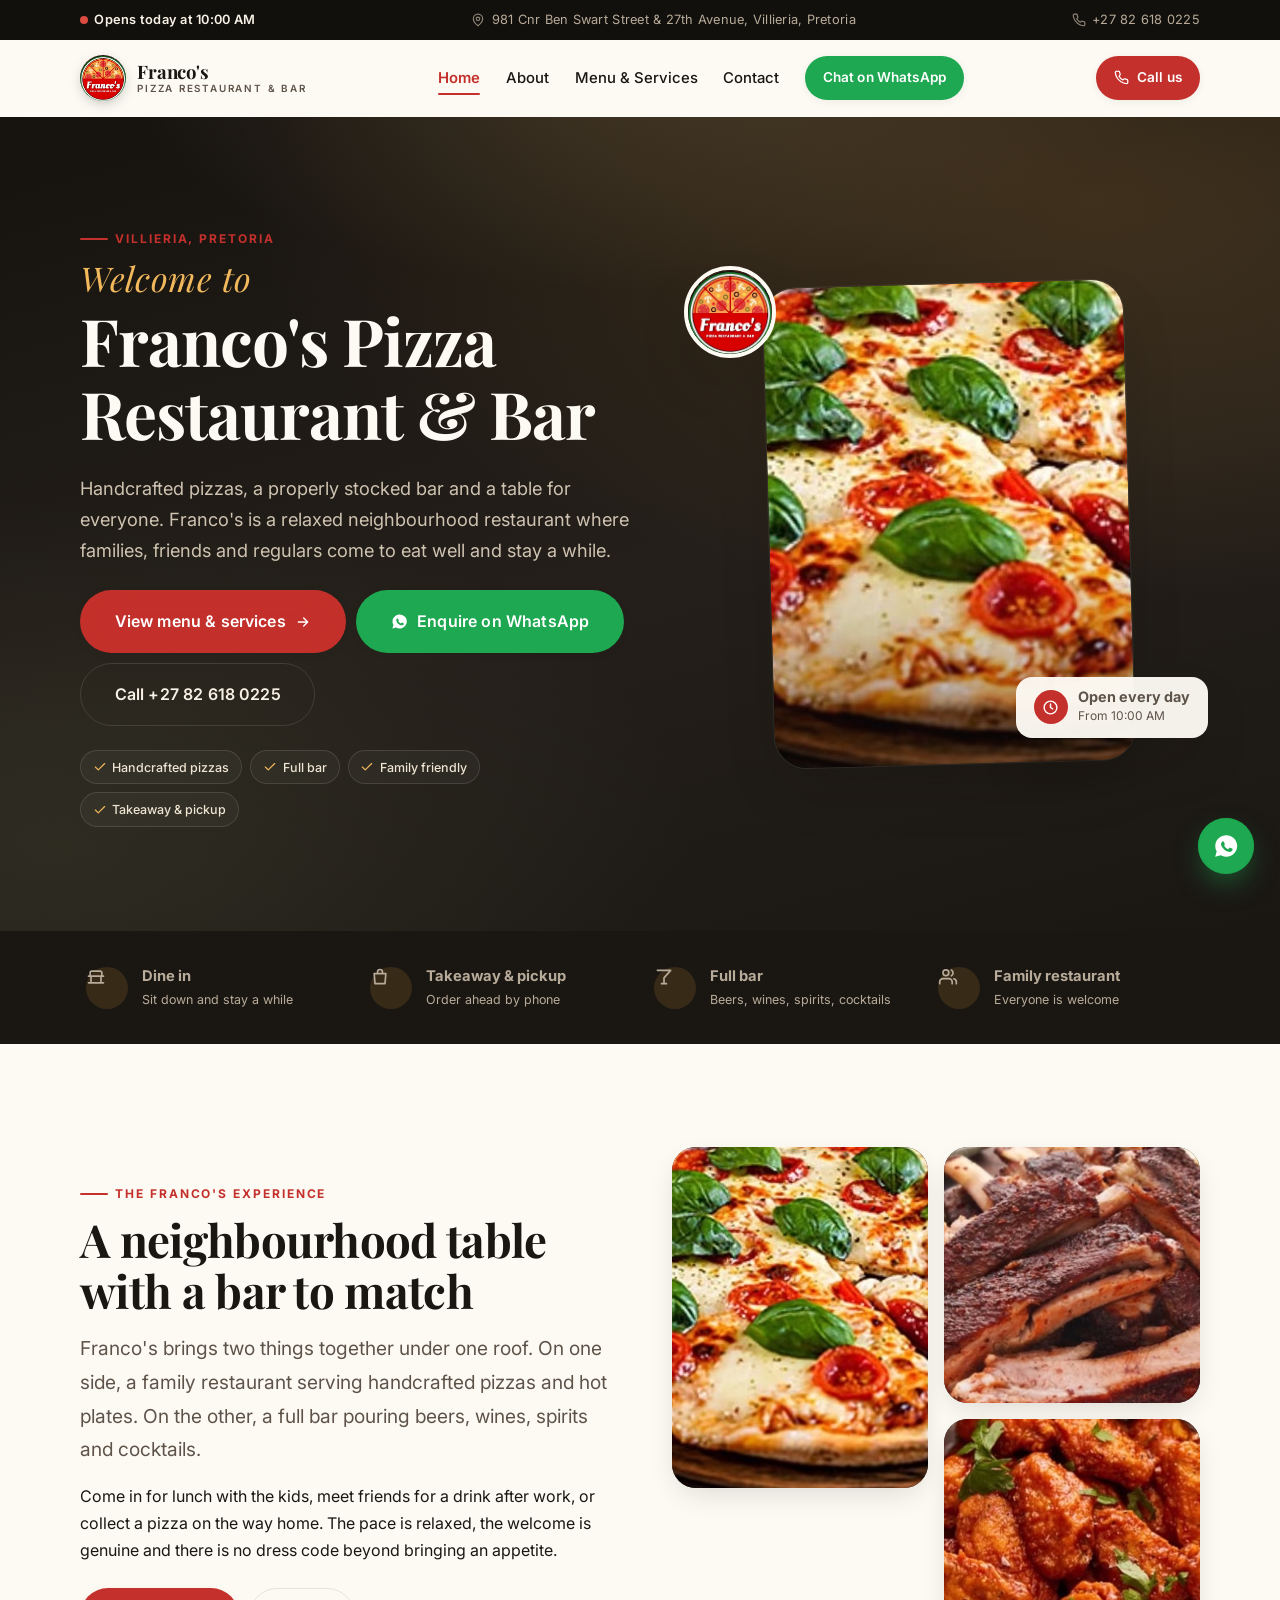
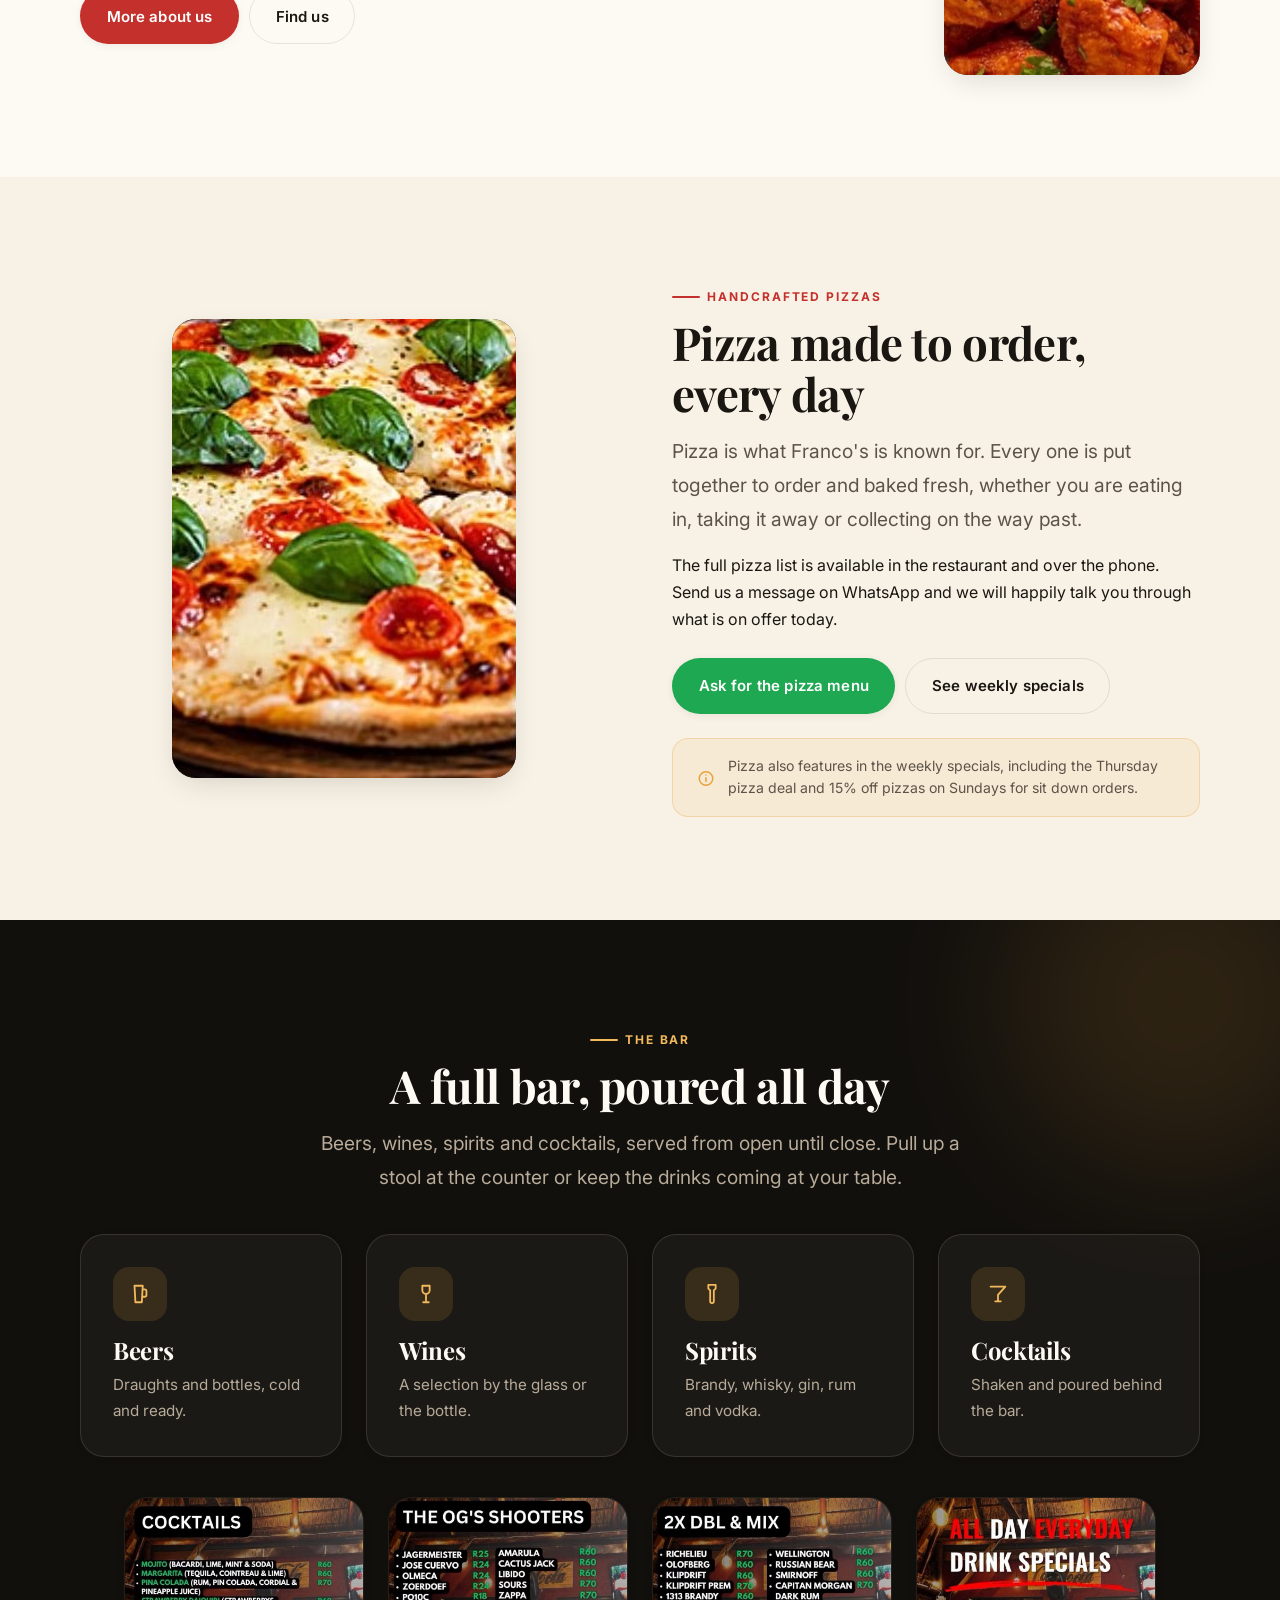
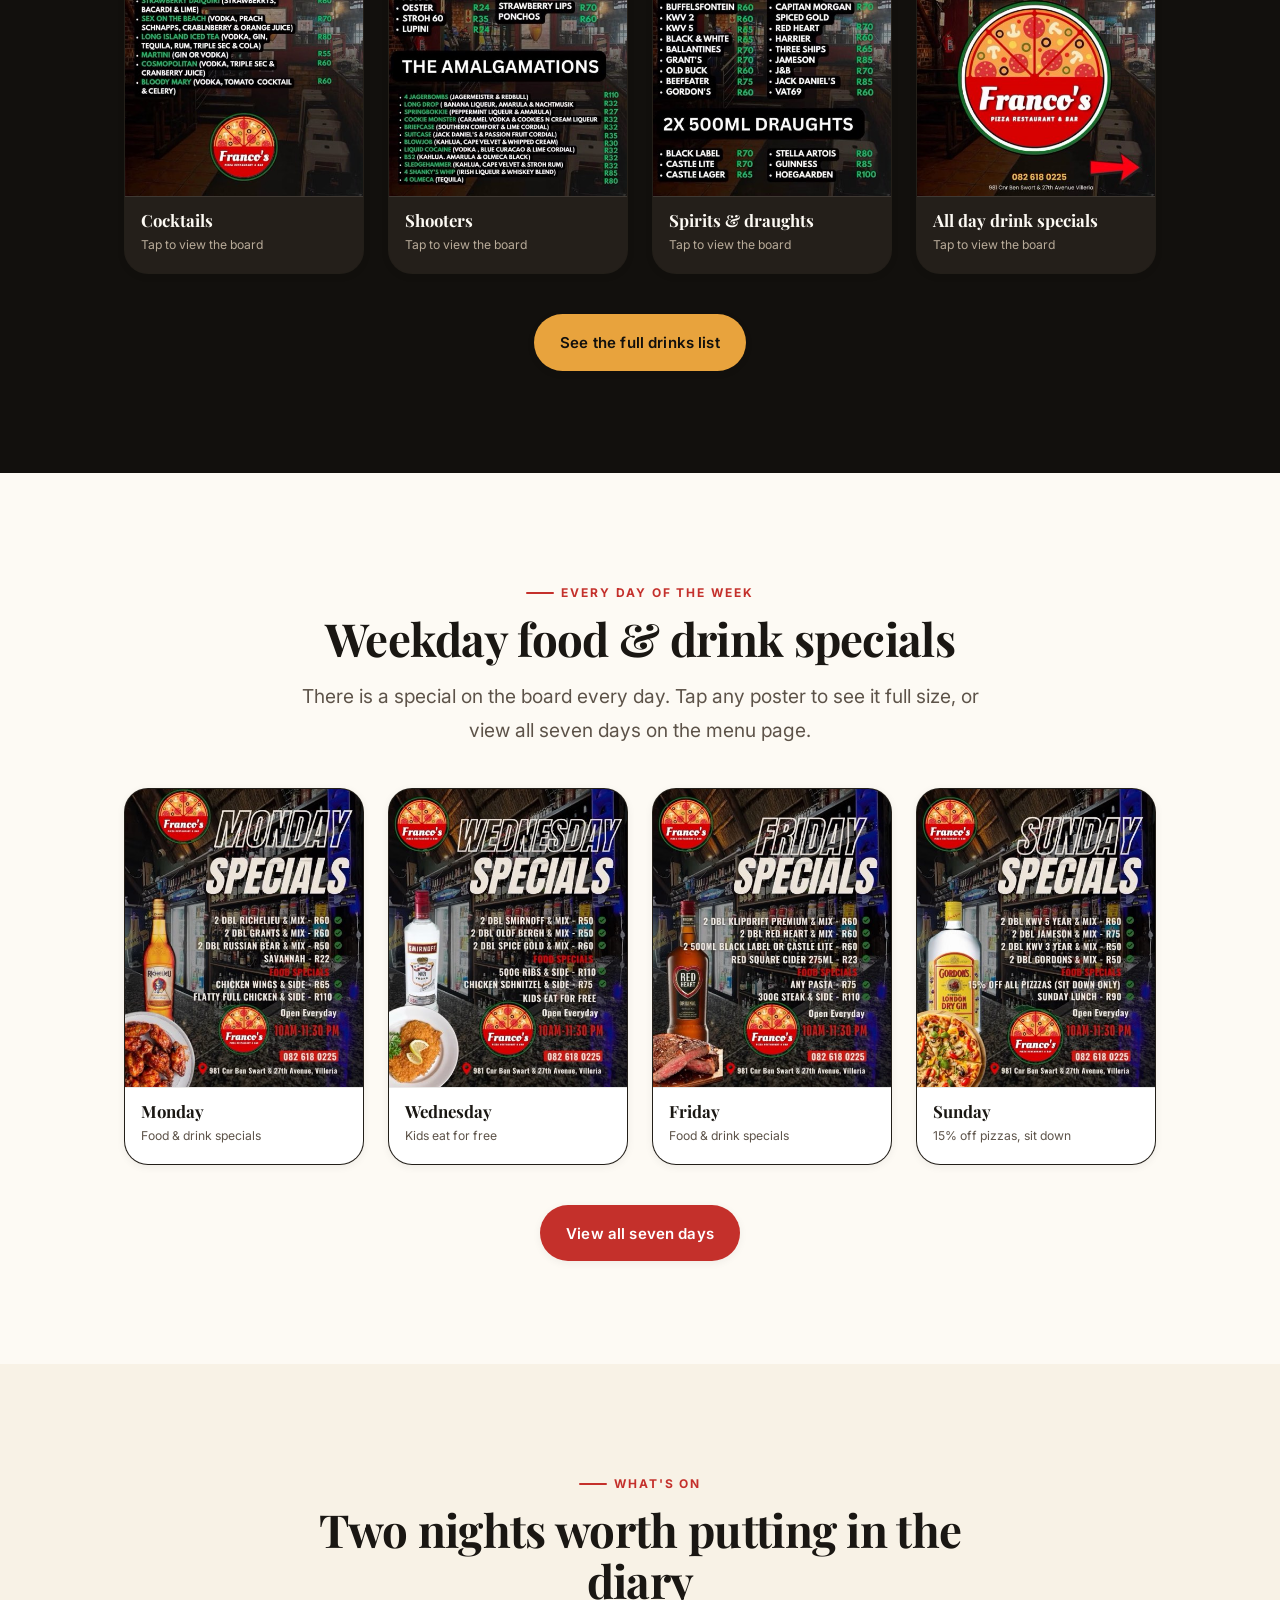
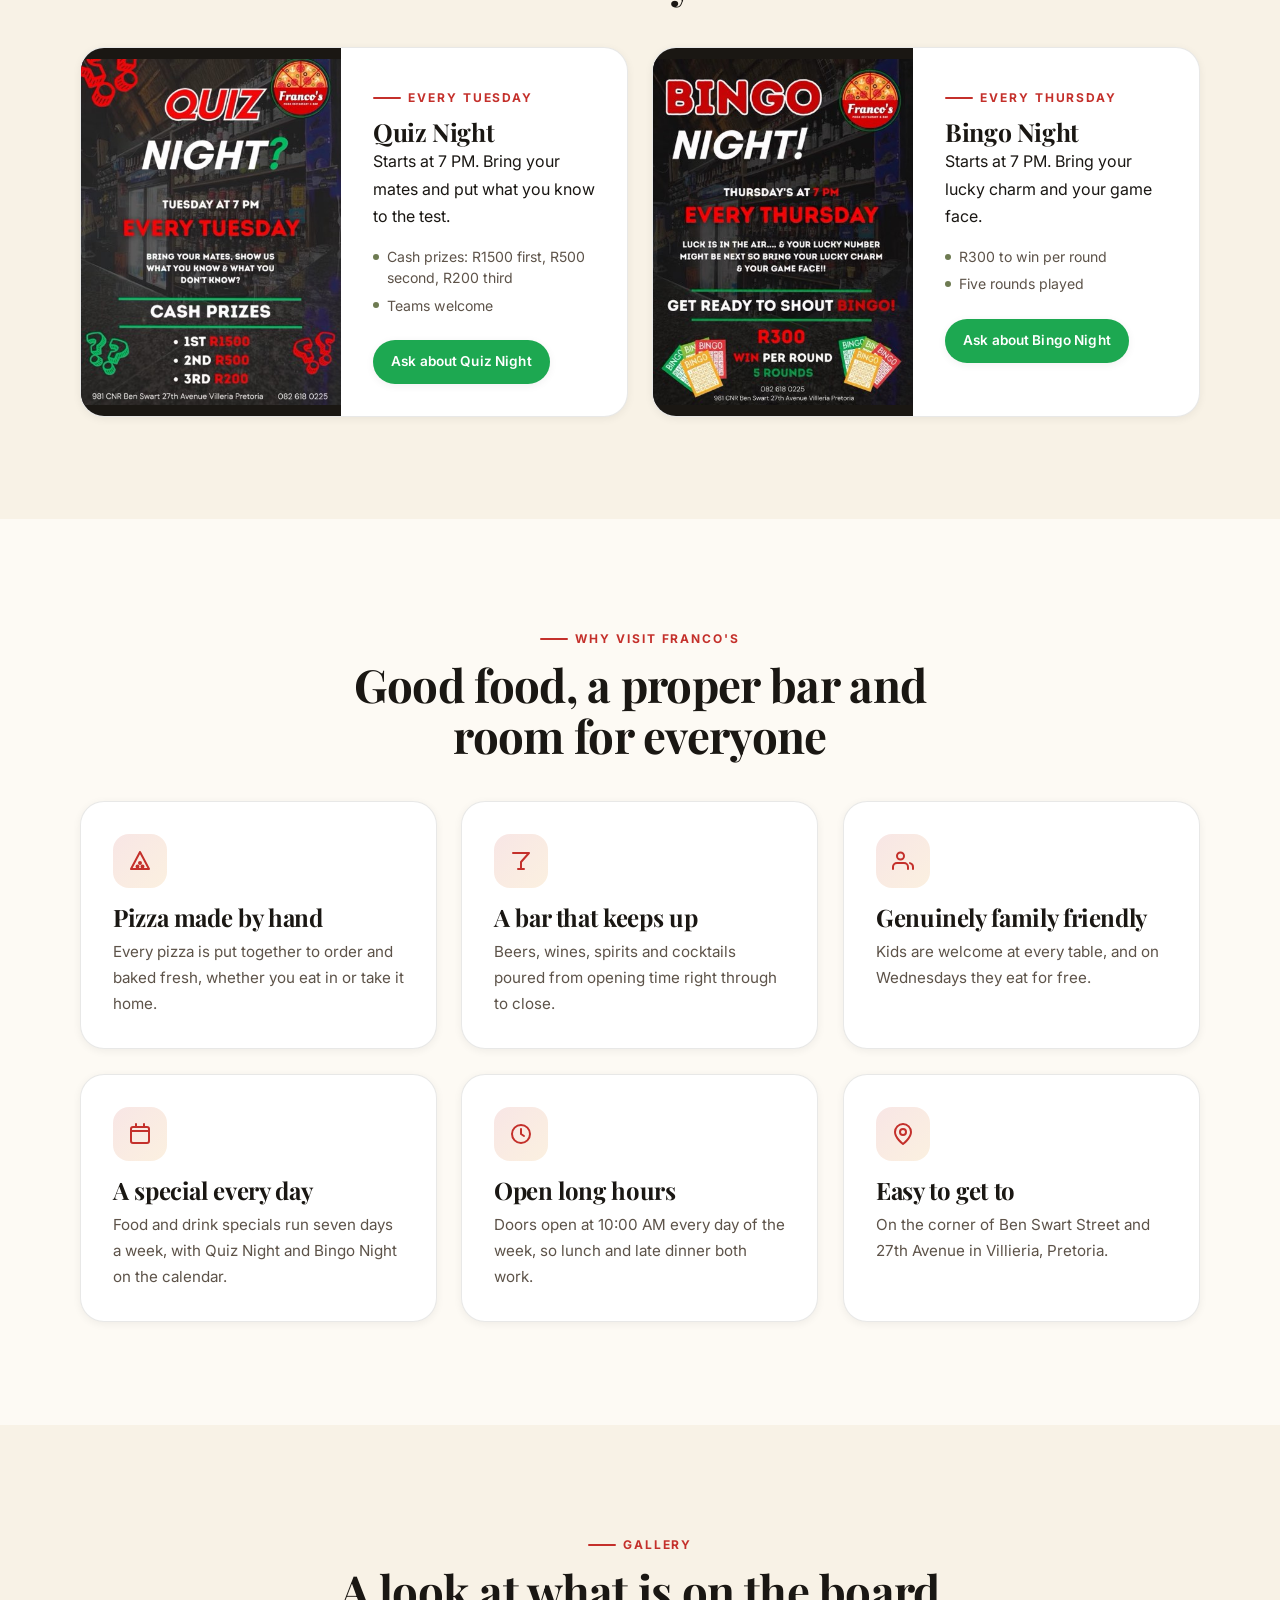
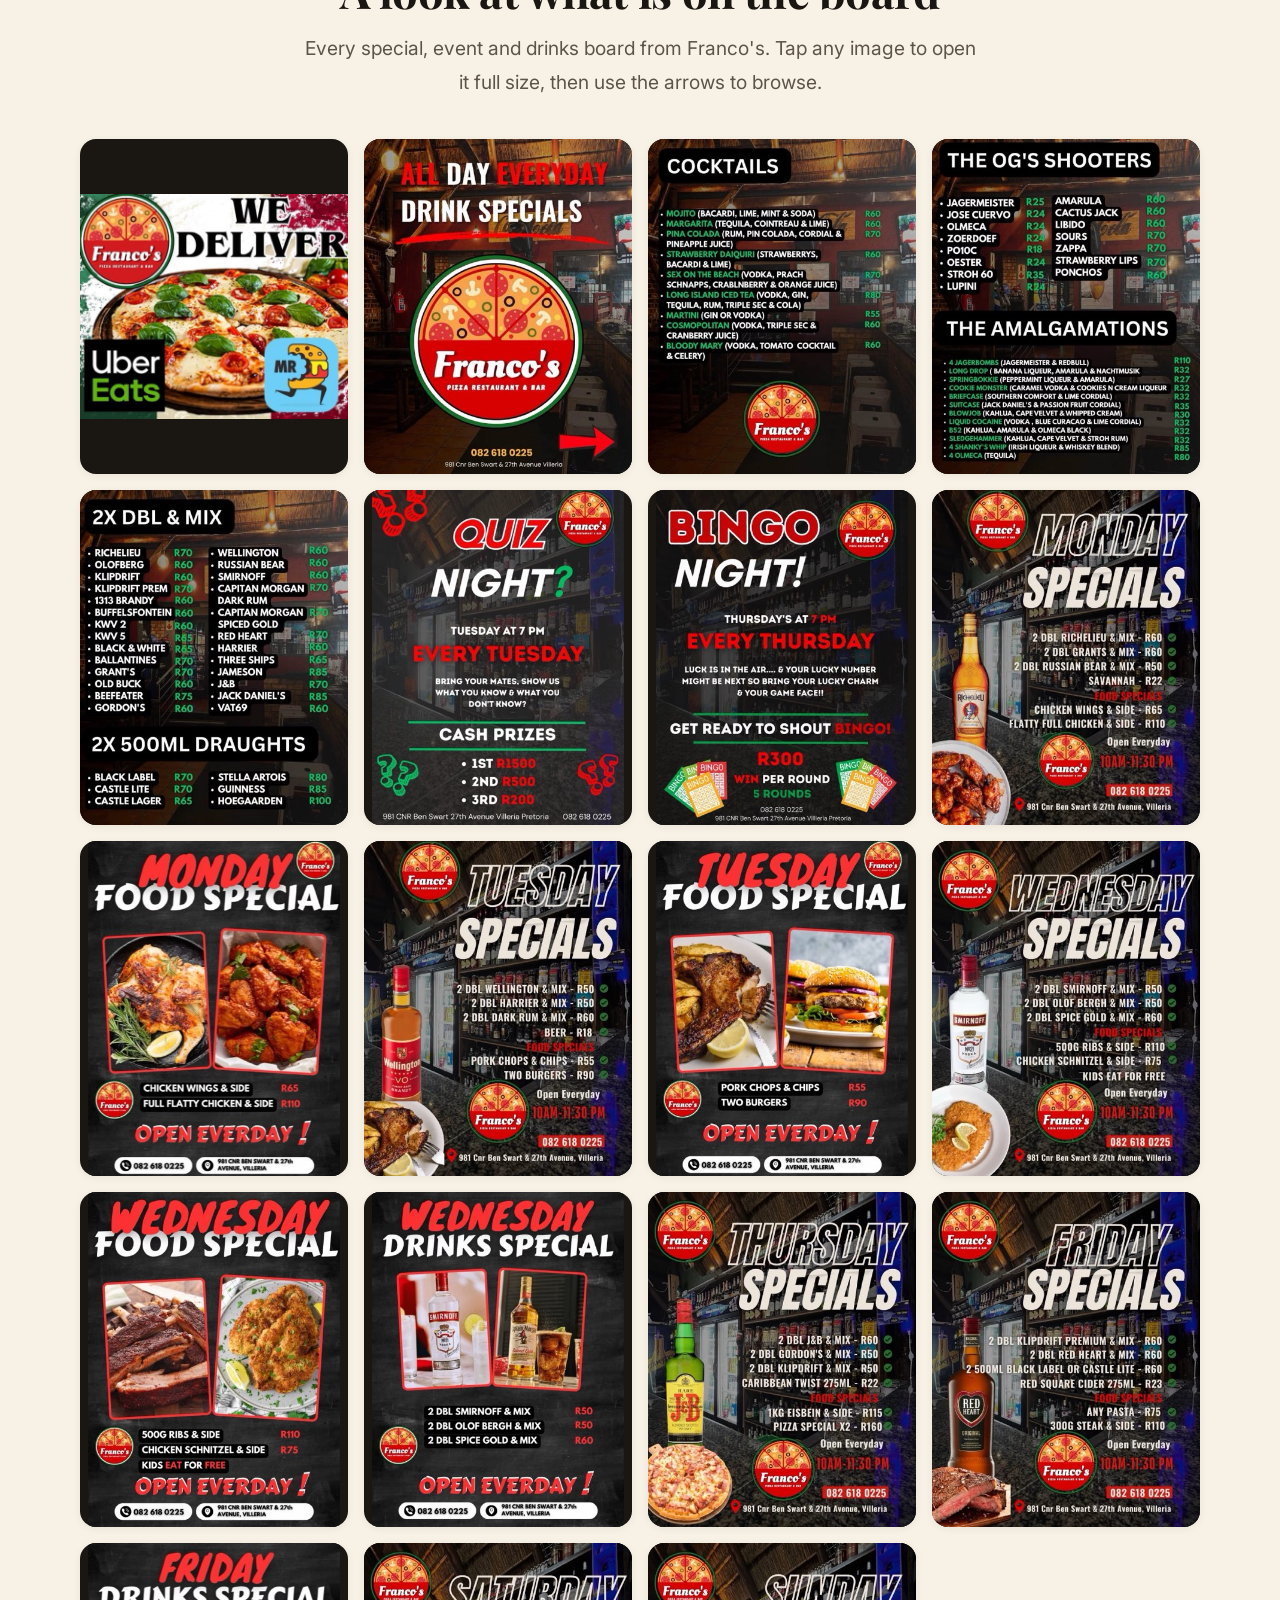
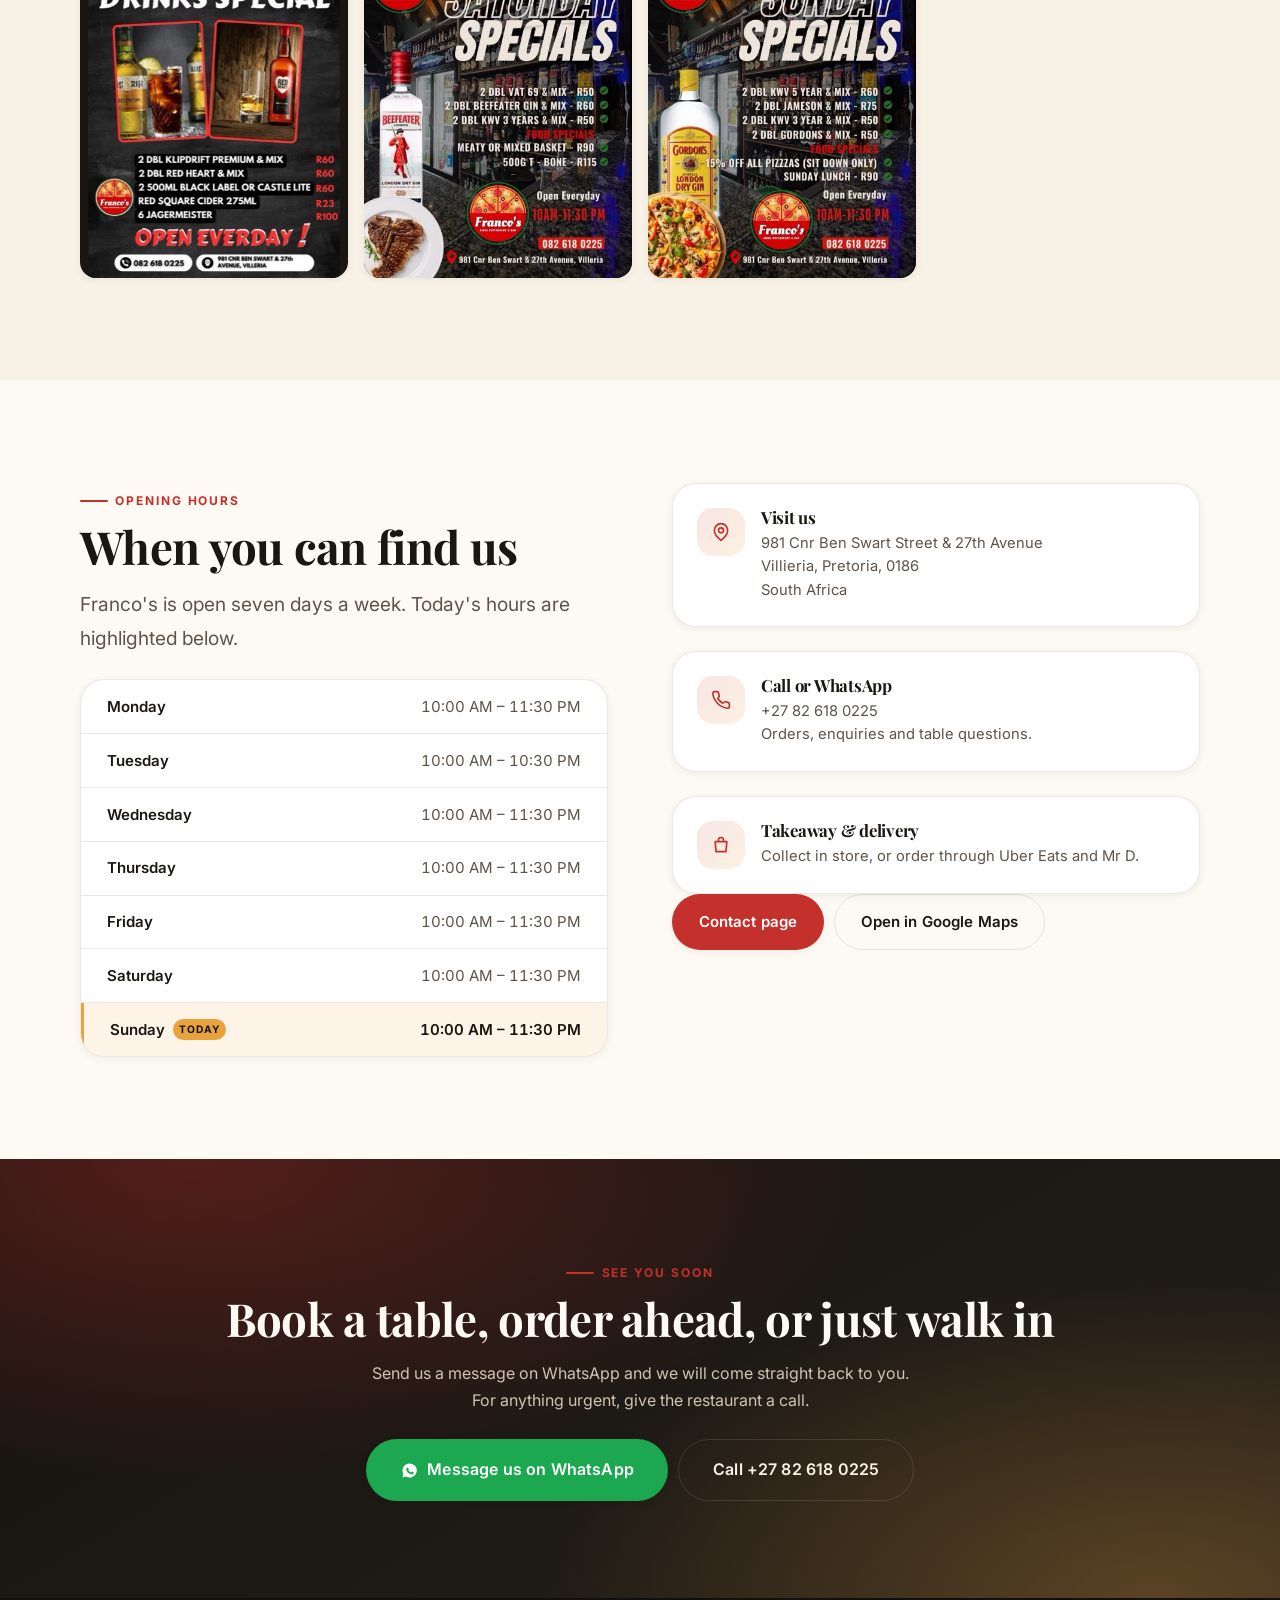
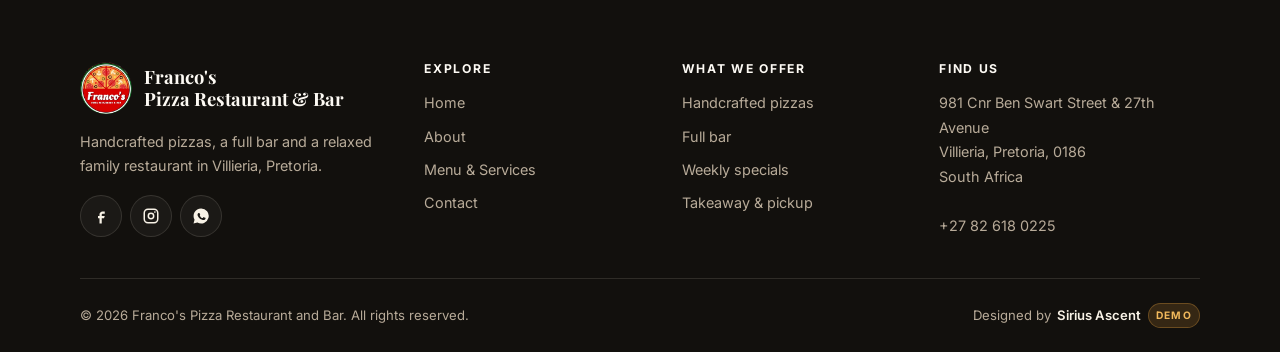
==== index.html @ 4f11724c "Franco's Pizza Restaurant and Bar demo website Four page static site built for Sirius Ascent: home, " ====
<!DOCTYPE html>
<html lang="en">
<head>
<meta charset="utf-8">
<meta name="viewport" content="width=device-width, initial-scale=1">
<title>Franco's Pizza Restaurant and Bar | Villieria, Pretoria</title>
<meta name="description" content="Franco's Pizza Restaurant and Bar in Villieria, Pretoria. Handcrafted pizzas, a full bar, weekday specials and a relaxed family restaurant. Dine in, take away or collect.">
<meta name="theme-color" content="#16130f">
<link rel="canonical" href="index.html">

<meta property="og:type" content="restaurant">
<meta property="og:title" content="Franco's Pizza Restaurant and Bar">
<meta property="og:description" content="Handcrafted pizzas, a full bar and a relaxed family restaurant in Villieria, Pretoria.">
<meta property="og:image" content="assets/img/brand/logo.jpg">

<link rel="icon" href="assets/img/brand/logo-180.png" type="image/png">
<link rel="apple-touch-icon" href="assets/img/brand/logo-180.png">

<link rel="preconnect" href="https://fonts.googleapis.com">
<link rel="preconnect" href="https://fonts.gstatic.com" crossorigin>
<link rel="preload" as="image" href="assets/img/food/pizza.jpg">
<link href="https://fonts.googleapis.com/css2?family=Inter:wght@400;500;600;700&family=Playfair+Display:ital,wght@0,600;0,700;1,500&display=swap" rel="stylesheet">
<link rel="stylesheet" href="css/style.css">
</head>
<body>
<a class="skip-link" href="#main">Skip to content</a>

<!-- ================= Top bar ================= -->
<div class="topbar">
  <div class="container topbar__inner">
    <span class="topbar__item topbar__status" data-open-status>
      <span class="status-dot" aria-hidden="true"></span>
      <span data-status-text>Open daily from 10:00 AM</span>
    </span>
    <span class="topbar__item topbar__item--address">
      <svg width="14" height="14" viewBox="0 0 24 24" fill="none" stroke="currentColor" stroke-width="2" stroke-linecap="round" stroke-linejoin="round" aria-hidden="true"><path d="M20 10c0 6-8 12-8 12s-8-6-8-12a8 8 0 0 1 16 0Z"/><circle cx="12" cy="10" r="3"/></svg>
      981 Cnr Ben Swart Street &amp; 27th Avenue, Villieria, Pretoria
    </span>
    <a class="topbar__item" href="tel:+27826180225">
      <svg width="14" height="14" viewBox="0 0 24 24" fill="none" stroke="currentColor" stroke-width="2" stroke-linecap="round" stroke-linejoin="round" aria-hidden="true"><path d="M22 16.9v3a2 2 0 0 1-2.2 2 19.8 19.8 0 0 1-8.6-3.1 19.5 19.5 0 0 1-6-6A19.8 19.8 0 0 1 2.1 4.2 2 2 0 0 1 4.1 2h3a2 2 0 0 1 2 1.7c.1 1 .4 1.9.7 2.8a2 2 0 0 1-.5 2.1L8.1 9.9a16 16 0 0 0 6 6l1.3-1.2a2 2 0 0 1 2.1-.5c.9.3 1.8.6 2.8.7a2 2 0 0 1 1.7 2Z"/></svg>
      +27 82 618 0225
    </a>
  </div>
</div>

<!-- ================= Header ================= -->
<header class="header">
  <nav class="container nav" aria-label="Main">
    <a class="brand" href="index.html">
      <img class="brand__mark" src="assets/img/brand/logo.jpg" alt="" width="46" height="46">
      <span class="brand__text">
        <span class="brand__name">Franco's</span>
        <span class="brand__sub">Pizza Restaurant &amp; Bar</span>
      </span>
    </a>

    <ul class="nav__links" id="nav-links">
      <li><a class="nav__link" href="index.html" aria-current="page">Home</a></li>
      <li><a class="nav__link" href="about.html">About</a></li>
      <li><a class="nav__link" href="menu.html">Menu &amp; Services</a></li>
      <li><a class="nav__link" href="contact.html">Contact</a></li>
      <li><a class="btn btn--whatsapp btn--sm" href="https://wa.me/27826180225?text=Hello%20Franco's%2C%20I%20would%20like%20to%20make%20an%20enquiry." target="_blank" rel="noopener">Chat on WhatsApp</a></li>
    </ul>

    <div class="nav__actions">
      <a class="btn btn--primary btn--sm btn--desktop" href="tel:+27826180225">
        <svg width="15" height="15" viewBox="0 0 24 24" fill="none" stroke="currentColor" stroke-width="2" stroke-linecap="round" stroke-linejoin="round" aria-hidden="true"><path d="M22 16.9v3a2 2 0 0 1-2.2 2 19.8 19.8 0 0 1-8.6-3.1 19.5 19.5 0 0 1-6-6A19.8 19.8 0 0 1 2.1 4.2 2 2 0 0 1 4.1 2h3a2 2 0 0 1 2 1.7c.1 1 .4 1.9.7 2.8a2 2 0 0 1-.5 2.1L8.1 9.9a16 16 0 0 0 6 6l1.3-1.2a2 2 0 0 1 2.1-.5c.9.3 1.8.6 2.8.7a2 2 0 0 1 1.7 2Z"/></svg>
        Call us
      </a>
      <button class="nav-toggle" type="button" aria-expanded="false" aria-controls="nav-links" aria-label="Open menu">
        <span class="nav-toggle__bars" aria-hidden="true"></span>
      </button>
    </div>
  </nav>
</header>

<main id="main">

  <!-- ================= Hero ================= -->
  <section class="hero">
    <!-- Easter egg: basil leaves drifting through the hero -->
    <div class="egg egg--full" aria-hidden="true">
      <svg class="basil" width="26" height="26" viewBox="0 0 24 24" fill="currentColor"><path d="M12 2C7 4 3 8 3 13a8 8 0 0 0 8 8c5 0 9-4 10-11-3 1-6 1-9 3-2 1.4-3.2 3.4-3.7 5.6C7 16 8.6 12 12 9.4 15 7 17 5.6 19 5c-2-1.6-4.6-2.6-7-3Z"/></svg>
      <svg class="basil" width="20" height="20" viewBox="0 0 24 24" fill="currentColor"><path d="M12 2C7 4 3 8 3 13a8 8 0 0 0 8 8c5 0 9-4 10-11-3 1-6 1-9 3-2 1.4-3.2 3.4-3.7 5.6C7 16 8.6 12 12 9.4 15 7 17 5.6 19 5c-2-1.6-4.6-2.6-7-3Z"/></svg>
      <svg class="basil" width="30" height="30" viewBox="0 0 24 24" fill="currentColor"><path d="M12 2C7 4 3 8 3 13a8 8 0 0 0 8 8c5 0 9-4 10-11-3 1-6 1-9 3-2 1.4-3.2 3.4-3.7 5.6C7 16 8.6 12 12 9.4 15 7 17 5.6 19 5c-2-1.6-4.6-2.6-7-3Z"/></svg>
      <svg class="basil" width="22" height="22" viewBox="0 0 24 24" fill="currentColor"><path d="M12 2C7 4 3 8 3 13a8 8 0 0 0 8 8c5 0 9-4 10-11-3 1-6 1-9 3-2 1.4-3.2 3.4-3.7 5.6C7 16 8.6 12 12 9.4 15 7 17 5.6 19 5c-2-1.6-4.6-2.6-7-3Z"/></svg>
      <svg class="basil" width="17" height="17" viewBox="0 0 24 24" fill="currentColor"><path d="M12 2C7 4 3 8 3 13a8 8 0 0 0 8 8c5 0 9-4 10-11-3 1-6 1-9 3-2 1.4-3.2 3.4-3.7 5.6C7 16 8.6 12 12 9.4 15 7 17 5.6 19 5c-2-1.6-4.6-2.6-7-3Z"/></svg>
    </div>

    <div class="container hero__inner">
      <div class="reveal is-visible">
        <span class="eyebrow">Villieria, Pretoria</span>
        <h1>
          <span class="hero__script">Welcome to</span>
          Franco's Pizza Restaurant &amp; Bar
        </h1>
        <p class="hero__copy">
          Handcrafted pizzas, a properly stocked bar and a table for everyone. Franco's is a relaxed
          neighbourhood restaurant where families, friends and regulars come to eat well and stay a while.
        </p>

        <div class="btn-row">
          <a class="btn btn--primary btn--lg btn--glow" href="menu.html">
            View menu &amp; services
            <svg width="16" height="16" viewBox="0 0 24 24" fill="none" stroke="currentColor" stroke-width="2" stroke-linecap="round" stroke-linejoin="round" aria-hidden="true"><path d="M5 12h14M13 6l6 6-6 6"/></svg>
          </a>
          <a class="btn btn--whatsapp btn--lg" href="https://wa.me/27826180225?text=Hello%20Franco's%2C%20I%20would%20like%20to%20make%20an%20enquiry." target="_blank" rel="noopener">
            <svg width="17" height="17" viewBox="0 0 24 24" fill="currentColor" aria-hidden="true"><path d="M12 2a10 10 0 0 0-8.6 15L2 22l5.2-1.4A10 10 0 1 0 12 2Zm5.6 14.2c-.2.6-1.2 1.2-1.7 1.2-.5.1-1 .1-1.6-.1-.4-.1-.9-.3-1.5-.5-2.6-1.1-4.3-3.7-4.4-3.9-.1-.2-1-1.4-1-2.6 0-1.2.6-1.8.9-2.1.2-.2.5-.3.7-.3h.5c.2 0 .4 0 .6.5l.8 1.9c.1.2 0 .4-.1.5l-.3.4c-.1.1-.3.3-.1.6.1.3.6 1.1 1.4 1.7 1 .8 1.7 1.1 2 1.2.2.1.4.1.6-.1l.8-1c.2-.2.3-.2.6-.1l1.7.8c.3.1.5.2.5.4.1.1.1.6-.1 1.2Z"/></svg>
            Enquire on WhatsApp
          </a>
          <a class="btn btn--ghost-light btn--lg" href="tel:+27826180225">Call +27 82 618 0225</a>
        </div>

        <ul class="hero__tags">
          <li class="tag"><svg width="14" height="14" viewBox="0 0 24 24" fill="none" stroke="currentColor" stroke-width="2" stroke-linecap="round" stroke-linejoin="round" aria-hidden="true"><path d="M20 6 9 17l-5-5"/></svg>Handcrafted pizzas</li>
          <li class="tag"><svg width="14" height="14" viewBox="0 0 24 24" fill="none" stroke="currentColor" stroke-width="2" stroke-linecap="round" stroke-linejoin="round" aria-hidden="true"><path d="M20 6 9 17l-5-5"/></svg>Full bar</li>
          <li class="tag"><svg width="14" height="14" viewBox="0 0 24 24" fill="none" stroke="currentColor" stroke-width="2" stroke-linecap="round" stroke-linejoin="round" aria-hidden="true"><path d="M20 6 9 17l-5-5"/></svg>Family friendly</li>
          <li class="tag"><svg width="14" height="14" viewBox="0 0 24 24" fill="none" stroke="currentColor" stroke-width="2" stroke-linecap="round" stroke-linejoin="round" aria-hidden="true"><path d="M20 6 9 17l-5-5"/></svg>Takeaway &amp; pickup</li>
        </ul>
      </div>

      <div class="hero__visual reveal is-visible">
        <div class="hero__frame">
          <img src="assets/img/food/pizza.jpg" alt="A freshly baked pizza with mozzarella, cherry tomatoes and basil on a wooden board" width="344" height="530" fetchpriority="high">
          <!-- Easter egg: steam rising off the pizza -->
          <div class="steam" aria-hidden="true"><span></span><span></span><span></span><span></span></div>
        </div>
        <img class="hero__badge" src="assets/img/brand/logo.jpg" alt="Franco's Pizza Restaurant and Bar logo" width="92" height="92">
        <div class="hero__chip">
          <span class="chip-icon" aria-hidden="true">
            <svg width="17" height="17" viewBox="0 0 24 24" fill="none" stroke="currentColor" stroke-width="2" stroke-linecap="round" stroke-linejoin="round"><circle cx="12" cy="12" r="9"/><path d="M12 7v5l3 2"/></svg>
          </span>
          <span>
            <strong>Open every day</strong>
            <span>From 10:00 AM</span>
          </span>
        </div>
      </div>
    </div>
  </section>

  <!-- ================= Quick info strip ================= -->
  <section class="info-strip">
    <div class="container info-strip__grid">
      <div class="info-item">
        <span class="info-item__icon" aria-hidden="true"><svg width="20" height="20" viewBox="0 0 24 24" fill="none" stroke="currentColor" stroke-width="2" stroke-linecap="round" stroke-linejoin="round"><path d="M3 11h18M5 11V7a2 2 0 0 1 2-2h10a2 2 0 0 1 2 2v4M6 11v8M18 11v8M3 19h18"/></svg></span>
        <span><strong>Dine in</strong><span>Sit down and stay a while</span></span>
      </div>
      <div class="info-item">
        <span class="info-item__icon" aria-hidden="true"><svg width="20" height="20" viewBox="0 0 24 24" fill="none" stroke="currentColor" stroke-width="2" stroke-linecap="round" stroke-linejoin="round"><path d="M5 8h14l-1 12H6L5 8ZM9 8V6a3 3 0 0 1 6 0v2"/></svg></span>
        <span><strong>Takeaway &amp; pickup</strong><span>Order ahead by phone</span></span>
      </div>
      <div class="info-item">
        <span class="info-item__icon" aria-hidden="true"><svg width="20" height="20" viewBox="0 0 24 24" fill="none" stroke="currentColor" stroke-width="2" stroke-linecap="round" stroke-linejoin="round"><path d="M4 4h16l-8 9v7M9 20h6"/></svg></span>
        <span><strong>Full bar</strong><span>Beers, wines, spirits, cocktails</span></span>
      </div>
      <div class="info-item">
        <span class="info-item__icon" aria-hidden="true"><svg width="20" height="20" viewBox="0 0 24 24" fill="none" stroke="currentColor" stroke-width="2" stroke-linecap="round" stroke-linejoin="round"><path d="M17 20v-2a4 4 0 0 0-4-4H6a4 4 0 0 0-4 4v2"/><circle cx="9.5" cy="7" r="3.5"/><path d="M22 20v-2a4 4 0 0 0-3-3.9M16 3.6a4 4 0 0 1 0 7"/></svg></span>
        <span><strong>Family restaurant</strong><span>Everyone is welcome</span></span>
      </div>
    </div>
  </section>

  <!-- ================= Featured dining experience ================= -->
  <section class="section hat-host is-relative">
    <div class="container split">
      <div class="reveal">
        <span class="eyebrow">The Franco's experience</span>
        <h2>A neighbourhood table with a bar to match</h2>
        <p class="lede">
          Franco's brings two things together under one roof. On one side, a family restaurant serving
          handcrafted pizzas and hot plates. On the other, a full bar pouring beers, wines, spirits and cocktails.
        </p>
        <p>
          Come in for lunch with the kids, meet friends for a drink after work, or collect a pizza on the way home.
          The pace is relaxed, the welcome is genuine and there is no dress code beyond bringing an appetite.
        </p>
        <div class="btn-row">
          <a class="btn btn--primary" href="about.html">More about us</a>
          <a class="btn btn--ghost" href="contact.html">Find us</a>
        </div>
      </div>

      <div class="media-stack reveal" data-delay="1">
        <div class="media ratio-3-4">
          <img src="assets/img/food/pizza.jpg" alt="A freshly baked pizza with mozzarella, cherry tomatoes and basil" loading="lazy" width="344" height="530">
        </div>
        <div class="media ratio-1-1">
          <img src="assets/img/food/ribs.jpg" alt="A rack of basted ribs served at Franco's" loading="lazy" width="520" height="705">
        </div>
        <div class="media ratio-1-1">
          <img src="assets/img/food/wings.jpg" alt="A basket of saucy chicken wings" loading="lazy" width="420" height="560">
        </div>
      </div>

      <!-- Easter egg: chef hat pops up on hover -->
      <svg class="chef-hat" width="42" height="42" viewBox="0 0 24 24" fill="currentColor" aria-hidden="true"><path d="M6 18h12v2a1 1 0 0 1-1 1H7a1 1 0 0 1-1-1v-2Z"/><path d="M12 3a4 4 0 0 0-3.9 3.1A3.5 3.5 0 0 0 6 13v3h12v-3a3.5 3.5 0 0 0-2.1-6.9A4 4 0 0 0 12 3Z"/></svg>
    </div>
  </section>

  <!-- ================= Handcrafted pizzas ================= -->
  <section class="section section--alt">
    <div class="container split split--reverse">
      <div class="media reveal ratio-3-4 is-relative media--constrained">
        <img src="assets/img/food/pizza.jpg" alt="Close-up of a handcrafted pizza with melted mozzarella, cherry tomatoes and fresh basil" loading="lazy" width="344" height="530">
        <div class="steam" aria-hidden="true"><span></span><span></span><span></span><span></span></div>
      </div>

      <div class="reveal" data-delay="1">
        <span class="eyebrow">Handcrafted pizzas</span>
        <h2>Pizza made to order, every day</h2>
        <p class="lede">
          Pizza is what Franco's is known for. Every one is put together to order and baked fresh,
          whether you are eating in, taking it away or collecting on the way past.
        </p>
        <p>
          The full pizza list is available in the restaurant and over the phone. Send us a message on
          WhatsApp and we will happily talk you through what is on offer today.
        </p>
        <div class="btn-row">
          <a class="btn btn--whatsapp" href="https://wa.me/27826180225?text=Hello%20Franco's%2C%20please%20could%20you%20send%20me%20the%20pizza%20menu%3F" target="_blank" rel="noopener">Ask for the pizza menu</a>
          <a class="btn btn--ghost" href="menu.html#specials">See weekly specials</a>
        </div>

        <div class="note mt-md">
          <svg width="18" height="18" viewBox="0 0 24 24" fill="none" stroke="currentColor" stroke-width="2" stroke-linecap="round" stroke-linejoin="round" aria-hidden="true"><circle cx="12" cy="12" r="9"/><path d="M12 11v5M12 7.5h.01"/></svg>
          <span>Pizza also features in the weekly specials, including the Thursday pizza deal and 15% off pizzas on Sundays for sit down orders.</span>
        </div>
      </div>
    </div>
  </section>

  <!-- ================= Bar & drinks ================= -->
  <section class="section section--dark is-clipped">
    <!-- Easter egg: cocktail sparkles -->
    <div class="sparkles" aria-hidden="true">
      <span class="sparkle"><svg viewBox="0 0 24 24" fill="currentColor"><path d="M12 0l2.6 9.4L24 12l-9.4 2.6L12 24l-2.6-9.4L0 12l9.4-2.6z"/></svg></span>
      <span class="sparkle"><svg viewBox="0 0 24 24" fill="currentColor"><path d="M12 0l2.6 9.4L24 12l-9.4 2.6L12 24l-2.6-9.4L0 12l9.4-2.6z"/></svg></span>
      <span class="sparkle"><svg viewBox="0 0 24 24" fill="currentColor"><path d="M12 0l2.6 9.4L24 12l-9.4 2.6L12 24l-2.6-9.4L0 12l9.4-2.6z"/></svg></span>
      <span class="sparkle"><svg viewBox="0 0 24 24" fill="currentColor"><path d="M12 0l2.6 9.4L24 12l-9.4 2.6L12 24l-2.6-9.4L0 12l9.4-2.6z"/></svg></span>
      <span class="sparkle"><svg viewBox="0 0 24 24" fill="currentColor"><path d="M12 0l2.6 9.4L24 12l-9.4 2.6L12 24l-2.6-9.4L0 12l9.4-2.6z"/></svg></span>
      <span class="sparkle"><svg viewBox="0 0 24 24" fill="currentColor"><path d="M12 0l2.6 9.4L24 12l-9.4 2.6L12 24l-2.6-9.4L0 12l9.4-2.6z"/></svg></span>
    </div>
    <div class="glow glow--amber glow--corner" aria-hidden="true"></div>

    <div class="container is-relative">
      <div class="section-head section-head--center reveal">
        <span class="eyebrow eyebrow--center">The bar</span>
        <h2>A full bar, poured all day</h2>
        <p class="lede">
          Beers, wines, spirits and cocktails, served from open until close. Pull up a stool at the counter or
          keep the drinks coming at your table.
        </p>
      </div>

      <div class="grid grid--4 mb-lg">
        <div class="card card--dark reveal">
          <span class="card__icon" aria-hidden="true"><svg width="22" height="22" viewBox="0 0 24 24" fill="none" stroke="currentColor" stroke-width="2" stroke-linecap="round" stroke-linejoin="round"><path d="M6 3h9l-1 18H7L6 3ZM15 7h2a2 2 0 0 1 2 2v4a2 2 0 0 1-2 2h-2"/></svg></span>
          <h3>Beers</h3>
          <p>Draughts and bottles, cold and ready.</p>
        </div>
        <div class="card card--dark reveal" data-delay="1">
          <span class="card__icon" aria-hidden="true"><svg width="22" height="22" viewBox="0 0 24 24" fill="none" stroke="currentColor" stroke-width="2" stroke-linecap="round" stroke-linejoin="round"><path d="M8 3h8v5a4 4 0 0 1-8 0V3ZM12 12v7M9 21h6"/></svg></span>
          <h3>Wines</h3>
          <p>A selection by the glass or the bottle.</p>
        </div>
        <div class="card card--dark reveal" data-delay="2">
          <span class="card__icon" aria-hidden="true"><svg width="22" height="22" viewBox="0 0 24 24" fill="none" stroke="currentColor" stroke-width="2" stroke-linecap="round" stroke-linejoin="round"><path d="M8 2h8v4l-2 2v12a2 2 0 0 1-2 2 2 2 0 0 1-2-2V8L8 6V2Z"/></svg></span>
          <h3>Spirits</h3>
          <p>Brandy, whisky, gin, rum and vodka.</p>
        </div>
        <div class="card card--dark reveal" data-delay="3">
          <span class="card__icon" aria-hidden="true"><svg width="22" height="22" viewBox="0 0 24 24" fill="none" stroke="currentColor" stroke-width="2" stroke-linecap="round" stroke-linejoin="round"><path d="M4 4h16l-8 9v7M9 20h6"/></svg></span>
          <h3>Cocktails</h3>
          <p>Shaken and poured behind the bar.</p>
        </div>
      </div>

      <div class="poster-grid reveal" data-delay="1">
        <button class="poster" type="button" data-lightbox="assets/img/specials/cocktails.jpg" data-caption="Cocktails at Franco's Pizza Restaurant and Bar">
          <span class="poster__img"><img src="assets/img/thumbs/cocktails.jpg" alt="Cocktail list at Franco's" loading="lazy" width="420" height="560"></span>
          <span class="poster__zoom" aria-hidden="true"><svg width="15" height="15" viewBox="0 0 24 24" fill="none" stroke="currentColor" stroke-width="2" stroke-linecap="round" stroke-linejoin="round"><circle cx="11" cy="11" r="7"/><path d="m20 20-3.5-3.5M11 8v6M8 11h6"/></svg></span>
          <span class="poster__label"><strong>Cocktails</strong><span>Tap to view the board</span></span>
        </button>
        <button class="poster" type="button" data-lightbox="assets/img/specials/shooters.jpg" data-caption="Shooters and mixed shots at Franco's Pizza Restaurant and Bar">
          <span class="poster__img"><img src="assets/img/thumbs/shooters.jpg" alt="Shooters list at Franco's" loading="lazy" width="420" height="560"></span>
          <span class="poster__zoom" aria-hidden="true"><svg width="15" height="15" viewBox="0 0 24 24" fill="none" stroke="currentColor" stroke-width="2" stroke-linecap="round" stroke-linejoin="round"><circle cx="11" cy="11" r="7"/><path d="m20 20-3.5-3.5M11 8v6M8 11h6"/></svg></span>
          <span class="poster__label"><strong>Shooters</strong><span>Tap to view the board</span></span>
        </button>
        <button class="poster" type="button" data-lightbox="assets/img/specials/spirits-draughts.jpg" data-caption="Spirits and draughts at Franco's Pizza Restaurant and Bar">
          <span class="poster__img"><img src="assets/img/thumbs/spirits-draughts.jpg" alt="Spirits and draughts list at Franco's" loading="lazy" width="420" height="560"></span>
          <span class="poster__zoom" aria-hidden="true"><svg width="15" height="15" viewBox="0 0 24 24" fill="none" stroke="currentColor" stroke-width="2" stroke-linecap="round" stroke-linejoin="round"><circle cx="11" cy="11" r="7"/><path d="m20 20-3.5-3.5M11 8v6M8 11h6"/></svg></span>
          <span class="poster__label"><strong>Spirits &amp; draughts</strong><span>Tap to view the board</span></span>
        </button>
        <button class="poster" type="button" data-lightbox="assets/img/specials/all-day-drinks.jpg" data-caption="All day, every day drink specials at Franco's Pizza Restaurant and Bar">
          <span class="poster__img"><img src="assets/img/thumbs/all-day-drinks.jpg" alt="All day every day drink specials poster" loading="lazy" width="420" height="560"></span>
          <span class="poster__zoom" aria-hidden="true"><svg width="15" height="15" viewBox="0 0 24 24" fill="none" stroke="currentColor" stroke-width="2" stroke-linecap="round" stroke-linejoin="round"><circle cx="11" cy="11" r="7"/><path d="m20 20-3.5-3.5M11 8v6M8 11h6"/></svg></span>
          <span class="poster__label"><strong>All day drink specials</strong><span>Tap to view the board</span></span>
        </button>
      </div>

      <div class="btn-row btn-row--center mt-lg">
        <a class="btn btn--gold" href="menu.html#drinks">See the full drinks list</a>
      </div>
    </div>
  </section>

  <!-- ================= Weekly specials preview ================= -->
  <section class="section">
    <div class="container">
      <div class="section-head section-head--center reveal">
        <span class="eyebrow eyebrow--center">Every day of the week</span>
        <h2>Weekday food &amp; drink specials</h2>
        <p class="lede">
          There is a special on the board every day. Tap any poster to see it full size, or view all
          seven days on the menu page.
        </p>
      </div>

      <div class="poster-grid reveal" data-delay="1">
        <button class="poster" type="button" data-lightbox="assets/img/specials/monday-specials.jpg" data-caption="Monday specials at Franco's Pizza Restaurant and Bar">
          <span class="poster__img"><img src="assets/img/thumbs/monday-specials.jpg" alt="Monday specials poster" loading="lazy" width="420" height="560"></span>
          <span class="poster__zoom" aria-hidden="true"><svg width="15" height="15" viewBox="0 0 24 24" fill="none" stroke="currentColor" stroke-width="2" stroke-linecap="round" stroke-linejoin="round"><circle cx="11" cy="11" r="7"/><path d="m20 20-3.5-3.5M11 8v6M8 11h6"/></svg></span>
          <span class="poster__label"><strong>Monday</strong><span>Food &amp; drink specials</span></span>
        </button>
        <button class="poster" type="button" data-lightbox="assets/img/specials/wednesday-specials.jpg" data-caption="Wednesday specials at Franco's Pizza Restaurant and Bar">
          <span class="poster__img"><img src="assets/img/thumbs/wednesday-specials.jpg" alt="Wednesday specials poster" loading="lazy" width="420" height="560"></span>
          <span class="poster__zoom" aria-hidden="true"><svg width="15" height="15" viewBox="0 0 24 24" fill="none" stroke="currentColor" stroke-width="2" stroke-linecap="round" stroke-linejoin="round"><circle cx="11" cy="11" r="7"/><path d="m20 20-3.5-3.5M11 8v6M8 11h6"/></svg></span>
          <span class="poster__label"><strong>Wednesday</strong><span>Kids eat for free</span></span>
        </button>
        <button class="poster" type="button" data-lightbox="assets/img/specials/friday-specials.jpg" data-caption="Friday specials at Franco's Pizza Restaurant and Bar">
          <span class="poster__img"><img src="assets/img/thumbs/friday-specials.jpg" alt="Friday specials poster" loading="lazy" width="420" height="560"></span>
          <span class="poster__zoom" aria-hidden="true"><svg width="15" height="15" viewBox="0 0 24 24" fill="none" stroke="currentColor" stroke-width="2" stroke-linecap="round" stroke-linejoin="round"><circle cx="11" cy="11" r="7"/><path d="m20 20-3.5-3.5M11 8v6M8 11h6"/></svg></span>
          <span class="poster__label"><strong>Friday</strong><span>Food &amp; drink specials</span></span>
        </button>
        <button class="poster" type="button" data-lightbox="assets/img/specials/sunday-specials.jpg" data-caption="Sunday specials at Franco's Pizza Restaurant and Bar">
          <span class="poster__img"><img src="assets/img/thumbs/sunday-specials.jpg" alt="Sunday specials poster" loading="lazy" width="420" height="560"></span>
          <span class="poster__zoom" aria-hidden="true"><svg width="15" height="15" viewBox="0 0 24 24" fill="none" stroke="currentColor" stroke-width="2" stroke-linecap="round" stroke-linejoin="round"><circle cx="11" cy="11" r="7"/><path d="m20 20-3.5-3.5M11 8v6M8 11h6"/></svg></span>
          <span class="poster__label"><strong>Sunday</strong><span>15% off pizzas, sit down</span></span>
        </button>
      </div>

      <div class="btn-row btn-row--center mt-lg">
        <a class="btn btn--primary" href="menu.html#specials">View all seven days</a>
      </div>
    </div>
  </section>

  <!-- ================= What's on ================= -->
  <section class="section section--alt">
    <div class="container">
      <div class="section-head section-head--center reveal">
        <span class="eyebrow eyebrow--center">What's on</span>
        <h2>Two nights worth putting in the diary</h2>
      </div>

      <div class="grid grid--2">
        <article class="day-card reveal">
          <button class="day-card__media" type="button" data-lightbox="assets/img/specials/quiz-night.jpg" data-caption="Quiz Night every Tuesday at 7 PM at Franco's Pizza Restaurant and Bar" aria-label="View the Quiz Night poster">
            <img src="assets/img/thumbs/quiz-night.jpg" alt="Quiz Night poster" loading="lazy" width="420" height="560">
          </button>
          <div class="day-card__body">
            <span class="eyebrow">Every Tuesday</span>
            <h3 class="day-card__day">Quiz Night</h3>
            <p>Starts at 7 PM. Bring your mates and put what you know to the test.</p>
            <ul class="card__list">
              <li>Cash prizes: R1500 first, R500 second, R200 third</li>
              <li>Teams welcome</li>
            </ul>
            <div class="btn-row">
              <a class="btn btn--whatsapp btn--sm" href="https://wa.me/27826180225?text=Hello%20Franco's%2C%20I%20would%20like%20to%20ask%20about%20Quiz%20Night%20on%20Tuesday." target="_blank" rel="noopener">Ask about Quiz Night</a>
            </div>
          </div>
        </article>

        <article class="day-card reveal" data-delay="1">
          <button class="day-card__media" type="button" data-lightbox="assets/img/specials/bingo-night.jpg" data-caption="Bingo Night every Thursday at 7 PM at Franco's Pizza Restaurant and Bar" aria-label="View the Bingo Night poster">
            <img src="assets/img/thumbs/bingo-night.jpg" alt="Bingo Night poster" loading="lazy" width="420" height="560">
          </button>
          <div class="day-card__body">
            <span class="eyebrow">Every Thursday</span>
            <h3 class="day-card__day">Bingo Night</h3>
            <p>Starts at 7 PM. Bring your lucky charm and your game face.</p>
            <ul class="card__list">
              <li>R300 to win per round</li>
              <li>Five rounds played</li>
            </ul>
            <div class="btn-row">
              <a class="btn btn--whatsapp btn--sm" href="https://wa.me/27826180225?text=Hello%20Franco's%2C%20I%20would%20like%20to%20ask%20about%20Bingo%20Night%20on%20Thursday." target="_blank" rel="noopener">Ask about Bingo Night</a>
            </div>
          </div>
        </article>
      </div>
    </div>
  </section>

  <!-- ================= Why visit ================= -->
  <section class="section">
    <div class="container">
      <div class="section-head section-head--center reveal">
        <span class="eyebrow eyebrow--center">Why visit Franco's</span>
        <h2>Good food, a proper bar and room for everyone</h2>
      </div>

      <div class="grid grid--3">
        <article class="card reveal">
          <span class="cutter" aria-hidden="true"><svg width="26" height="26" viewBox="0 0 24 24" fill="none" stroke="currentColor" stroke-width="1.8" stroke-linecap="round" stroke-linejoin="round"><circle cx="8" cy="15" r="5"/><circle cx="8" cy="15" r="1.2"/><path d="m12 11 7-7a1.8 1.8 0 0 1 2.6 2.6l-7 7"/></svg></span>
          <span class="card__icon" aria-hidden="true"><svg width="24" height="24" viewBox="0 0 24 24" fill="none" stroke="currentColor" stroke-width="2" stroke-linecap="round" stroke-linejoin="round"><path d="M12 3 3 20h18L12 3Z"/><circle cx="12" cy="14" r="1"/><circle cx="9.5" cy="17.5" r="1"/><circle cx="14.5" cy="17.5" r="1"/></svg></span>
          <h3>Pizza made by hand</h3>
          <p>Every pizza is put together to order and baked fresh, whether you eat in or take it home.</p>
        </article>

        <article class="card reveal" data-delay="1">
          <span class="cutter" aria-hidden="true"><svg width="26" height="26" viewBox="0 0 24 24" fill="none" stroke="currentColor" stroke-width="1.8" stroke-linecap="round" stroke-linejoin="round"><circle cx="8" cy="15" r="5"/><circle cx="8" cy="15" r="1.2"/><path d="m12 11 7-7a1.8 1.8 0 0 1 2.6 2.6l-7 7"/></svg></span>
          <span class="card__icon" aria-hidden="true"><svg width="24" height="24" viewBox="0 0 24 24" fill="none" stroke="currentColor" stroke-width="2" stroke-linecap="round" stroke-linejoin="round"><path d="M4 4h16l-8 9v7M9 20h6"/></svg></span>
          <h3>A bar that keeps up</h3>
          <p>Beers, wines, spirits and cocktails poured from opening time right through to close.</p>
        </article>

        <article class="card reveal" data-delay="2">
          <span class="cutter" aria-hidden="true"><svg width="26" height="26" viewBox="0 0 24 24" fill="none" stroke="currentColor" stroke-width="1.8" stroke-linecap="round" stroke-linejoin="round"><circle cx="8" cy="15" r="5"/><circle cx="8" cy="15" r="1.2"/><path d="m12 11 7-7a1.8 1.8 0 0 1 2.6 2.6l-7 7"/></svg></span>
          <span class="card__icon" aria-hidden="true"><svg width="24" height="24" viewBox="0 0 24 24" fill="none" stroke="currentColor" stroke-width="2" stroke-linecap="round" stroke-linejoin="round"><path d="M17 20v-2a4 4 0 0 0-4-4H6a4 4 0 0 0-4 4v2"/><circle cx="9.5" cy="7" r="3.5"/><path d="M22 20v-2a4 4 0 0 0-3-3.9"/></svg></span>
          <h3>Genuinely family friendly</h3>
          <p>Kids are welcome at every table, and on Wednesdays they eat for free.</p>
        </article>

        <article class="card reveal" data-delay="1">
          <span class="cutter" aria-hidden="true"><svg width="26" height="26" viewBox="0 0 24 24" fill="none" stroke="currentColor" stroke-width="1.8" stroke-linecap="round" stroke-linejoin="round"><circle cx="8" cy="15" r="5"/><circle cx="8" cy="15" r="1.2"/><path d="m12 11 7-7a1.8 1.8 0 0 1 2.6 2.6l-7 7"/></svg></span>
          <span class="card__icon" aria-hidden="true"><svg width="24" height="24" viewBox="0 0 24 24" fill="none" stroke="currentColor" stroke-width="2" stroke-linecap="round" stroke-linejoin="round"><path d="M8 2v3M16 2v3M3 9h18M5 5h14a2 2 0 0 1 2 2v12a2 2 0 0 1-2 2H5a2 2 0 0 1-2-2V7a2 2 0 0 1 2-2Z"/></svg></span>
          <h3>A special every day</h3>
          <p>Food and drink specials run seven days a week, with Quiz Night and Bingo Night on the calendar.</p>
        </article>

        <article class="card reveal" data-delay="2">
          <span class="cutter" aria-hidden="true"><svg width="26" height="26" viewBox="0 0 24 24" fill="none" stroke="currentColor" stroke-width="1.8" stroke-linecap="round" stroke-linejoin="round"><circle cx="8" cy="15" r="5"/><circle cx="8" cy="15" r="1.2"/><path d="m12 11 7-7a1.8 1.8 0 0 1 2.6 2.6l-7 7"/></svg></span>
          <span class="card__icon" aria-hidden="true"><svg width="24" height="24" viewBox="0 0 24 24" fill="none" stroke="currentColor" stroke-width="2" stroke-linecap="round" stroke-linejoin="round"><circle cx="12" cy="12" r="9"/><path d="M12 7v5l3 2"/></svg></span>
          <h3>Open long hours</h3>
          <p>Doors open at 10:00 AM every day of the week, so lunch and late dinner both work.</p>
        </article>

        <article class="card reveal" data-delay="3">
          <span class="cutter" aria-hidden="true"><svg width="26" height="26" viewBox="0 0 24 24" fill="none" stroke="currentColor" stroke-width="1.8" stroke-linecap="round" stroke-linejoin="round"><circle cx="8" cy="15" r="5"/><circle cx="8" cy="15" r="1.2"/><path d="m12 11 7-7a1.8 1.8 0 0 1 2.6 2.6l-7 7"/></svg></span>
          <span class="card__icon" aria-hidden="true"><svg width="24" height="24" viewBox="0 0 24 24" fill="none" stroke="currentColor" stroke-width="2" stroke-linecap="round" stroke-linejoin="round"><path d="M20 10c0 6-8 12-8 12s-8-6-8-12a8 8 0 0 1 16 0Z"/><circle cx="12" cy="10" r="3"/></svg></span>
          <h3>Easy to get to</h3>
          <p>On the corner of Ben Swart Street and 27th Avenue in Villieria, Pretoria.</p>
        </article>
      </div>
    </div>
  </section>

  <!-- ================= Gallery ================= -->
  <section class="section section--alt is-clipped">
    <div class="container">
      <div class="section-head section-head--center reveal">
        <span class="eyebrow eyebrow--center">Gallery</span>
        <h2>A look at what is on the board</h2>
        <p class="lede">
          Every special, event and drinks board from Franco's. Tap any image to open it full size,
          then use the arrows to browse.
        </p>
      </div>

      <div class="gallery reveal" data-delay="1">
        <button class="gallery__item" type="button" data-lightbox="assets/img/specials/we-deliver.jpg" data-caption="Franco's delivers through Uber Eats and Mr D">
          <img src="assets/img/thumbs/we-deliver.jpg" alt="Franco's delivery poster showing a fresh pizza" loading="lazy" width="420" height="352">
          <span class="gallery__caption">We deliver</span>
        </button>
        <button class="gallery__item" type="button" data-lightbox="assets/img/specials/all-day-drinks.jpg" data-caption="All day, every day drink specials">
          <img src="assets/img/thumbs/all-day-drinks.jpg" alt="All day every day drink specials poster" loading="lazy" width="420" height="560">
          <span class="gallery__caption">All day drink specials</span>
        </button>
        <button class="gallery__item" type="button" data-lightbox="assets/img/specials/cocktails.jpg" data-caption="Cocktails at Franco's">
          <img src="assets/img/thumbs/cocktails.jpg" alt="Cocktail list" loading="lazy" width="420" height="560">
          <span class="gallery__caption">Cocktails</span>
        </button>
        <button class="gallery__item" type="button" data-lightbox="assets/img/specials/shooters.jpg" data-caption="Shooters and mixed shots at Franco's">
          <img src="assets/img/thumbs/shooters.jpg" alt="Shooters list" loading="lazy" width="420" height="560">
          <span class="gallery__caption">Shooters</span>
        </button>
        <button class="gallery__item" type="button" data-lightbox="assets/img/specials/spirits-draughts.jpg" data-caption="Spirits and draughts at Franco's">
          <img src="assets/img/thumbs/spirits-draughts.jpg" alt="Spirits and draughts list" loading="lazy" width="420" height="560">
          <span class="gallery__caption">Spirits &amp; draughts</span>
        </button>
        <button class="gallery__item" type="button" data-lightbox="assets/img/specials/quiz-night.jpg" data-caption="Quiz Night every Tuesday at 7 PM">
          <img src="assets/img/thumbs/quiz-night.jpg" alt="Quiz Night poster" loading="lazy" width="420" height="560">
          <span class="gallery__caption">Quiz Night</span>
        </button>
        <button class="gallery__item" type="button" data-lightbox="assets/img/specials/bingo-night.jpg" data-caption="Bingo Night every Thursday at 7 PM">
          <img src="assets/img/thumbs/bingo-night.jpg" alt="Bingo Night poster" loading="lazy" width="420" height="560">
          <span class="gallery__caption">Bingo Night</span>
        </button>
        <button class="gallery__item" type="button" data-lightbox="assets/img/specials/monday-specials.jpg" data-caption="Monday specials">
          <img src="assets/img/thumbs/monday-specials.jpg" alt="Monday specials poster" loading="lazy" width="420" height="560">
          <span class="gallery__caption">Monday specials</span>
        </button>
        <button class="gallery__item" type="button" data-lightbox="assets/img/specials/monday-food.jpg" data-caption="Monday food special">
          <img src="assets/img/thumbs/monday-food.jpg" alt="Monday food special poster" loading="lazy" width="420" height="560">
          <span class="gallery__caption">Monday food</span>
        </button>
        <button class="gallery__item" type="button" data-lightbox="assets/img/specials/tuesday-specials.jpg" data-caption="Tuesday specials">
          <img src="assets/img/thumbs/tuesday-specials.jpg" alt="Tuesday specials poster" loading="lazy" width="420" height="560">
          <span class="gallery__caption">Tuesday specials</span>
        </button>
        <button class="gallery__item" type="button" data-lightbox="assets/img/specials/tuesday-food.jpg" data-caption="Tuesday food special">
          <img src="assets/img/thumbs/tuesday-food.jpg" alt="Tuesday food special poster" loading="lazy" width="420" height="560">
          <span class="gallery__caption">Tuesday food</span>
        </button>
        <button class="gallery__item" type="button" data-lightbox="assets/img/specials/wednesday-specials.jpg" data-caption="Wednesday specials">
          <img src="assets/img/thumbs/wednesday-specials.jpg" alt="Wednesday specials poster" loading="lazy" width="420" height="560">
          <span class="gallery__caption">Wednesday specials</span>
        </button>
        <button class="gallery__item" type="button" data-lightbox="assets/img/specials/wednesday-food.jpg" data-caption="Wednesday food special">
          <img src="assets/img/thumbs/wednesday-food.jpg" alt="Wednesday food special poster" loading="lazy" width="420" height="560">
          <span class="gallery__caption">Wednesday food</span>
        </button>
        <button class="gallery__item" type="button" data-lightbox="assets/img/specials/wednesday-drinks.jpg" data-caption="Wednesday drinks special">
          <img src="assets/img/thumbs/wednesday-drinks.jpg" alt="Wednesday drinks special poster" loading="lazy" width="420" height="560">
          <span class="gallery__caption">Wednesday drinks</span>
        </button>
        <button class="gallery__item" type="button" data-lightbox="assets/img/specials/thursday-specials.jpg" data-caption="Thursday specials">
          <img src="assets/img/thumbs/thursday-specials.jpg" alt="Thursday specials poster" loading="lazy" width="420" height="560">
          <span class="gallery__caption">Thursday specials</span>
        </button>
        <button class="gallery__item" type="button" data-lightbox="assets/img/specials/friday-specials.jpg" data-caption="Friday specials">
          <img src="assets/img/thumbs/friday-specials.jpg" alt="Friday specials poster" loading="lazy" width="420" height="560">
          <span class="gallery__caption">Friday specials</span>
        </button>
        <button class="gallery__item" type="button" data-lightbox="assets/img/specials/friday-drinks.jpg" data-caption="Friday drinks special">
          <img src="assets/img/thumbs/friday-drinks.jpg" alt="Friday drinks special poster" loading="lazy" width="420" height="560">
          <span class="gallery__caption">Friday drinks</span>
        </button>
        <button class="gallery__item" type="button" data-lightbox="assets/img/specials/saturday-specials.jpg" data-caption="Saturday specials">
          <img src="assets/img/thumbs/saturday-specials.jpg" alt="Saturday specials poster" loading="lazy" width="420" height="560">
          <span class="gallery__caption">Saturday specials</span>
        </button>
        <button class="gallery__item" type="button" data-lightbox="assets/img/specials/sunday-specials.jpg" data-caption="Sunday specials">
          <img src="assets/img/thumbs/sunday-specials.jpg" alt="Sunday specials poster" loading="lazy" width="420" height="560">
          <span class="gallery__caption">Sunday specials</span>
        </button>
      </div>
    </div>

    <!-- Easter egg: a pizza peeks in once you reach the end of the gallery -->
    <svg class="gallery-peek" width="76" height="76" viewBox="0 0 24 24" fill="currentColor" aria-hidden="true"><path d="M12 2C7.9 2 4.2 4 2 7.2L12 22 22 7.2C19.8 4 16.1 2 12 2Zm0 2c3 0 5.7 1.3 7.5 3.4L12 18.2 4.5 7.4C6.3 5.3 9 4 12 4Z"/><circle cx="12" cy="8.5" r="1.3"/><circle cx="9.4" cy="11.6" r="1.1"/><circle cx="14.4" cy="12" r="1.1"/></svg>
  </section>

  <!-- ================= Hours & contact preview ================= -->
  <section class="section" id="hours">
    <div class="container split split--top">
      <div class="reveal">
        <span class="eyebrow">Opening hours</span>
        <h2>When you can find us</h2>
        <p class="lede mb-md">
          Franco's is open seven days a week. Today's hours are highlighted below.
        </p>

        <div class="hours">
          <div class="hours__row" data-day="1"><span class="hours__day">Monday</span><span class="hours__time">10:00 AM &ndash; 11:30 PM</span></div>
          <div class="hours__row" data-day="2"><span class="hours__day">Tuesday</span><span class="hours__time">10:00 AM &ndash; 10:30 PM</span></div>
          <div class="hours__row" data-day="3"><span class="hours__day">Wednesday</span><span class="hours__time">10:00 AM &ndash; 11:30 PM</span></div>
          <div class="hours__row" data-day="4"><span class="hours__day">Thursday</span><span class="hours__time">10:00 AM &ndash; 11:30 PM</span></div>
          <div class="hours__row" data-day="5"><span class="hours__day">Friday</span><span class="hours__time">10:00 AM &ndash; 11:30 PM</span></div>
          <div class="hours__row" data-day="6"><span class="hours__day">Saturday</span><span class="hours__time">10:00 AM &ndash; 11:30 PM</span></div>
          <div class="hours__row" data-day="0"><span class="hours__day">Sunday</span><span class="hours__time">10:00 AM &ndash; 11:30 PM</span></div>
        </div>
      </div>

      <div class="stack-md reveal" data-delay="1">
        <div class="contact-card">
          <span class="contact-card__icon" aria-hidden="true"><svg width="20" height="20" viewBox="0 0 24 24" fill="none" stroke="currentColor" stroke-width="2" stroke-linecap="round" stroke-linejoin="round"><path d="M20 10c0 6-8 12-8 12s-8-6-8-12a8 8 0 0 1 16 0Z"/><circle cx="12" cy="10" r="3"/></svg></span>
          <div>
            <h3>Visit us</h3>
            <address>981 Cnr Ben Swart Street &amp; 27th Avenue<br>Villieria, Pretoria, 0186<br>South Africa</address>
          </div>
        </div>

        <div class="contact-card">
          <span class="contact-card__icon" aria-hidden="true"><svg width="20" height="20" viewBox="0 0 24 24" fill="none" stroke="currentColor" stroke-width="2" stroke-linecap="round" stroke-linejoin="round"><path d="M22 16.9v3a2 2 0 0 1-2.2 2 19.8 19.8 0 0 1-8.6-3.1 19.5 19.5 0 0 1-6-6A19.8 19.8 0 0 1 2.1 4.2 2 2 0 0 1 4.1 2h3a2 2 0 0 1 2 1.7c.1 1 .4 1.9.7 2.8a2 2 0 0 1-.5 2.1L8.1 9.9a16 16 0 0 0 6 6l1.3-1.2a2 2 0 0 1 2.1-.5c.9.3 1.8.6 2.8.7a2 2 0 0 1 1.7 2Z"/></svg></span>
          <div>
            <h3>Call or WhatsApp</h3>
            <p><a href="tel:+27826180225">+27 82 618 0225</a><br>Orders, enquiries and table questions.</p>
          </div>
        </div>

        <div class="contact-card">
          <span class="contact-card__icon" aria-hidden="true"><svg width="20" height="20" viewBox="0 0 24 24" fill="none" stroke="currentColor" stroke-width="2" stroke-linecap="round" stroke-linejoin="round"><path d="M5 8h14l-1 12H6L5 8ZM9 8V6a3 3 0 0 1 6 0v2"/></svg></span>
          <div>
            <h3>Takeaway &amp; delivery</h3>
            <p>Collect in store, or order through Uber Eats and Mr D.</p>
          </div>
        </div>

        <div class="btn-row mt-0">
          <a class="btn btn--primary" href="contact.html">Contact page</a>
          <a class="btn btn--ghost" href="https://www.google.com/maps/search/?api=1&amp;query=981%20Cnr%20Ben%20Swart%20Street%20%26%2027th%20Avenue%2C%20Villieria%2C%20Pretoria%2C%200186" target="_blank" rel="noopener">Open in Google Maps</a>
        </div>
      </div>
    </div>
  </section>

  <!-- ================= Closing CTA ================= -->
  <section class="cta-band">
    <div class="container reveal">
      <span class="eyebrow eyebrow--center">See you soon</span>
      <h2>Book a table, order ahead, or just walk in</h2>
      <p>
        Send us a message on WhatsApp and we will come straight back to you. For anything urgent,
        give the restaurant a call.
      </p>
      <div class="btn-row btn-row--center">
        <a class="btn btn--whatsapp btn--lg btn--glow" href="https://wa.me/27826180225?text=Hello%20Franco's%2C%20I%20would%20like%20to%20make%20an%20enquiry." target="_blank" rel="noopener">
          <svg width="17" height="17" viewBox="0 0 24 24" fill="currentColor" aria-hidden="true"><path d="M12 2a10 10 0 0 0-8.6 15L2 22l5.2-1.4A10 10 0 1 0 12 2Zm5.6 14.2c-.2.6-1.2 1.2-1.7 1.2-.5.1-1 .1-1.6-.1-.4-.1-.9-.3-1.5-.5-2.6-1.1-4.3-3.7-4.4-3.9-.1-.2-1-1.4-1-2.6 0-1.2.6-1.8.9-2.1.2-.2.5-.3.7-.3h.5c.2 0 .4 0 .6.5l.8 1.9c.1.2 0 .4-.1.5l-.3.4c-.1.1-.3.3-.1.6.1.3.6 1.1 1.4 1.7 1 .8 1.7 1.1 2 1.2.2.1.4.1.6-.1l.8-1c.2-.2.3-.2.6-.1l1.7.8c.3.1.5.2.5.4.1.1.1.6-.1 1.2Z"/></svg>
          Message us on WhatsApp
        </a>
        <a class="btn btn--ghost-light btn--lg" href="tel:+27826180225">Call +27 82 618 0225</a>
      </div>
    </div>
  </section>

</main>

<!-- ================= Footer ================= -->
<footer class="footer">
  <div class="container">
    <div class="footer__grid">
      <div>
        <div class="footer__brand">
          <img src="assets/img/brand/logo.jpg" alt="" width="52" height="52">
          <strong>Franco's<br>Pizza Restaurant &amp; Bar</strong>
        </div>
        <p>Handcrafted pizzas, a full bar and a relaxed family restaurant in Villieria, Pretoria.</p>
        <div class="socials">
          <a class="social-btn" href="#" data-placeholder="Facebook page link to be added before launch." aria-label="Franco's on Facebook">
            <svg width="18" height="18" viewBox="0 0 24 24" fill="currentColor" aria-hidden="true"><path d="M14 9h3V6h-3c-2.2 0-4 1.8-4 4v2H8v3h2v7h3v-7h3l1-3h-4v-2c0-.6.4-1 1-1Z"/></svg>
          </a>
          <a class="social-btn" href="#" data-placeholder="Instagram profile link to be added before launch." aria-label="Franco's on Instagram">
            <svg width="18" height="18" viewBox="0 0 24 24" fill="none" stroke="currentColor" stroke-width="2" aria-hidden="true"><rect x="3" y="3" width="18" height="18" rx="5"/><circle cx="12" cy="12" r="3.6"/><circle cx="17.2" cy="6.8" r="1.1" fill="currentColor" stroke="none"/></svg>
          </a>
          <a class="social-btn" href="https://wa.me/27826180225" target="_blank" rel="noopener" aria-label="Franco's on WhatsApp">
            <svg width="18" height="18" viewBox="0 0 24 24" fill="currentColor" aria-hidden="true"><path d="M12 2a10 10 0 0 0-8.6 15L2 22l5.2-1.4A10 10 0 1 0 12 2Zm5.6 14.2c-.2.6-1.2 1.2-1.7 1.2-.5.1-1 .1-1.6-.1-.4-.1-.9-.3-1.5-.5-2.6-1.1-4.3-3.7-4.4-3.9-.1-.2-1-1.4-1-2.6 0-1.2.6-1.8.9-2.1.2-.2.5-.3.7-.3h.5c.2 0 .4 0 .6.5l.8 1.9c.1.2 0 .4-.1.5l-.3.4c-.1.1-.3.3-.1.6.1.3.6 1.1 1.4 1.7 1 .8 1.7 1.1 2 1.2.2.1.4.1.6-.1l.8-1c.2-.2.3-.2.6-.1l1.7.8c.3.1.5.2.5.4.1.1.1.6-.1 1.2Z"/></svg>
          </a>
        </div>
      </div>

      <div>
        <h4>Explore</h4>
        <ul class="footer__links">
          <li><a href="index.html">Home</a></li>
          <li><a href="about.html">About</a></li>
          <li><a href="menu.html">Menu &amp; Services</a></li>
          <li><a href="contact.html">Contact</a></li>
        </ul>
      </div>

      <div>
        <h4>What we offer</h4>
        <ul class="footer__links">
          <li><a href="menu.html#services">Handcrafted pizzas</a></li>
          <li><a href="menu.html#drinks">Full bar</a></li>
          <li><a href="menu.html#specials">Weekly specials</a></li>
          <li><a href="menu.html#services">Takeaway &amp; pickup</a></li>
        </ul>
      </div>

      <div>
        <h4>Find us</h4>
        <address>
          981 Cnr Ben Swart Street &amp; 27th Avenue<br>
          Villieria, Pretoria, 0186<br>
          South Africa<br><br>
          <a href="tel:+27826180225">+27 82 618 0225</a>
        </address>
      </div>
    </div>

    <div class="footer__bottom">
      <span>&copy; <span data-year>2026</span> Franco's Pizza Restaurant and Bar. All rights reserved.</span>
      <span class="footer__credit">
        Designed by <strong>Sirius Ascent</strong>
        <span class="badge-demo">Demo</span>
      </span>
    </div>
  </div>
</footer>

<!-- Floating WhatsApp button -->
<a class="fab" href="https://wa.me/27826180225?text=Hello%20Franco's%2C%20I%20would%20like%20to%20make%20an%20enquiry." target="_blank" rel="noopener" aria-label="Chat with Franco's on WhatsApp">
  <svg width="26" height="26" viewBox="0 0 24 24" fill="currentColor" aria-hidden="true"><path d="M12 2a10 10 0 0 0-8.6 15L2 22l5.2-1.4A10 10 0 1 0 12 2Zm5.6 14.2c-.2.6-1.2 1.2-1.7 1.2-.5.1-1 .1-1.6-.1-.4-.1-.9-.3-1.5-.5-2.6-1.1-4.3-3.7-4.4-3.9-.1-.2-1-1.4-1-2.6 0-1.2.6-1.8.9-2.1.2-.2.5-.3.7-.3h.5c.2 0 .4 0 .6.5l.8 1.9c.1.2 0 .4-.1.5l-.3.4c-.1.1-.3.3-.1.6.1.3.6 1.1 1.4 1.7 1 .8 1.7 1.1 2 1.2.2.1.4.1.6-.1l.8-1c.2-.2.3-.2.6-.1l1.7.8c.3.1.5.2.5.4.1.1.1.6-.1 1.2Z"/></svg>
</a>

<button class="to-top" type="button" aria-label="Back to top">
  <svg width="18" height="18" viewBox="0 0 24 24" fill="none" stroke="currentColor" stroke-width="2" stroke-linecap="round" stroke-linejoin="round" aria-hidden="true"><path d="M12 19V5M6 11l6-6 6 6"/></svg>
</button>

<!-- Easter egg: a pizza slice spins into the corner, then heads off -->
<svg class="slice-greeting" width="46" height="46" viewBox="0 0 24 24" fill="currentColor" aria-hidden="true"><path d="M12 2C7.9 2 4.2 4 2 7.2L12 22 22 7.2C19.8 4 16.1 2 12 2Zm0 2c3 0 5.7 1.3 7.5 3.4L12 18.2 4.5 7.4C6.3 5.3 9 4 12 4Z"/><circle cx="12" cy="8.5" r="1.3"/><circle cx="9.4" cy="11.6" r="1.1"/><circle cx="14.4" cy="12" r="1.1"/></svg>

<!-- Lightbox -->
<div class="lightbox" role="dialog" aria-modal="true" aria-label="Image viewer" aria-hidden="true">
  <button class="lightbox__btn lightbox__close" type="button" aria-label="Close image viewer">
    <svg width="20" height="20" viewBox="0 0 24 24" fill="none" stroke="currentColor" stroke-width="2" stroke-linecap="round" aria-hidden="true"><path d="M18 6 6 18M6 6l12 12"/></svg>
  </button>
  <button class="lightbox__btn lightbox__prev" type="button" aria-label="Previous image">
    <svg width="20" height="20" viewBox="0 0 24 24" fill="none" stroke="currentColor" stroke-width="2" stroke-linecap="round" stroke-linejoin="round" aria-hidden="true"><path d="m15 18-6-6 6-6"/></svg>
  </button>
  <button class="lightbox__btn lightbox__next" type="button" aria-label="Next image">
    <svg width="20" height="20" viewBox="0 0 24 24" fill="none" stroke="currentColor" stroke-width="2" stroke-linecap="round" stroke-linejoin="round" aria-hidden="true"><path d="m9 18 6-6-6-6"/></svg>
  </button>
  <figure class="lightbox__figure">
    <img class="lightbox__img" src="" alt="">
    <figcaption class="lightbox__caption"></figcaption>
  </figure>
</div>

<div class="toast-wrap" role="status" aria-live="polite"></div>

<script src="js/main.js" defer></script>
</body>
</html>
---- css/style.css ----
/* ==========================================================================
   Franco's Pizza Restaurant and Bar
   Design system + site styles
   Built by Sirius Ascent
   --------------------------------------------------------------------------
   Contents
   01. Tokens
   02. Reset & base
   03. Typography
   04. Layout primitives
   05. Buttons
   06. Header & navigation
   07. Hero
   08. Sections & cards
   09. Menu / services
   10. Gallery & lightbox
   11. Hours & contact
   12. Forms
   13. Footer
   14. Easter eggs & decorations
   15. Motion & reveal
   16. Responsive
   ========================================================================== */

/* ==========================================================================
   01. Tokens
   ========================================================================== */
:root {
  /* Brand palette */
  --charcoal-900: #12100d;
  --charcoal-800: #1a1713;
  --charcoal-700: #241f1a;
  --charcoal-600: #322b24;
  --charcoal-500: #4a4038;

  --cream-50:  #fdfaf4;
  --cream-100: #f8f2e6;
  --cream-200: #efe5d3;
  --cream-300: #e2d4bc;

  --red-600: #a8241f;
  --red-500: #c4302b;
  --red-400: #dc4b40;

  --olive-600: #5b6840;
  --olive-500: #6e7b52;
  --olive-400: #8a9668;

  --amber-500: #e8a33d;
  --amber-400: #f2b95c;

  /* Semantic */
  --bg:            var(--cream-50);
  --bg-alt:        var(--cream-100);
  --bg-dark:       var(--charcoal-900);
  --surface:       #ffffff;
  --surface-dark:  var(--charcoal-700);
  --text:          var(--charcoal-800);
  --text-muted:    #5d5349;
  --text-invert:   var(--cream-100);
  --text-invert-muted: #b8ab99;
  --border:        rgba(36, 31, 26, 0.10);
  --border-dark:   rgba(248, 242, 230, 0.12);
  --accent:        var(--red-500);
  --accent-strong: var(--red-600);
  --highlight:     var(--amber-500);

  /* Type */
  --font-display: "Playfair Display", "Iowan Old Style", Georgia, "Times New Roman", serif;
  --font-body: "Inter", -apple-system, BlinkMacSystemFont, "Segoe UI", Roboto, "Helvetica Neue", Arial, sans-serif;

  /* Space */
  --space-2xs: 0.375rem;
  --space-xs:  0.625rem;
  --space-sm:  1rem;
  --space-md:  1.5rem;
  --space-lg:  2.5rem;
  --space-xl:  4rem;
  --space-2xl: 6rem;

  /* Radius */
  --radius-sm: 10px;
  --radius-md: 16px;
  --radius-lg: 24px;
  --radius-xl: 32px;
  --radius-pill: 999px;

  /* Shadow */
  --shadow-sm: 0 2px 8px rgba(18, 16, 13, 0.06);
  --shadow-md: 0 10px 30px -8px rgba(18, 16, 13, 0.16);
  --shadow-lg: 0 26px 60px -16px rgba(18, 16, 13, 0.26);
  --shadow-glow: 0 12px 34px -10px rgba(196, 48, 43, 0.55);

  /* Motion */
  --ease: cubic-bezier(0.22, 0.61, 0.36, 1);
  --ease-out: cubic-bezier(0.16, 1, 0.3, 1);
  --dur: 0.4s;

  --header-h: 76px;
  --container: 1200px;
}

/* ==========================================================================
   02. Reset & base
   ========================================================================== */
*, *::before, *::after { box-sizing: border-box; }

html {
  scroll-behavior: smooth;
  scroll-padding-top: calc(var(--header-h) + 20px);
  -webkit-text-size-adjust: 100%;
  text-size-adjust: 100%;
}

body {
  margin: 0;
  background: var(--bg);
  color: var(--text);
  font-family: var(--font-body);
  font-size: 1rem;
  line-height: 1.7;
  -webkit-font-smoothing: antialiased;
  -moz-osx-font-smoothing: grayscale;
  overflow-x: hidden;
}

/* Prevent any child from forcing horizontal scroll */
body, main { max-width: 100%; }

img, svg, video {
  max-width: 100%;
  height: auto;
  display: block;
}

a { color: inherit; text-decoration: none; }

button, input, textarea, select {
  font: inherit;
  color: inherit;
}

ul, ol { margin: 0; padding: 0; list-style: none; }

:focus-visible {
  outline: 3px solid var(--amber-500);
  outline-offset: 3px;
  border-radius: 4px;
}

::selection { background: var(--red-500); color: #fff; }

.skip-link {
  position: absolute;
  left: -9999px;
  top: 0;
  z-index: 200;
  background: var(--charcoal-900);
  color: var(--cream-100);
  padding: 12px 20px;
  border-radius: 0 0 var(--radius-sm) 0;
}
.skip-link:focus { left: 0; }

.visually-hidden {
  position: absolute !important;
  width: 1px; height: 1px;
  padding: 0; margin: -1px;
  overflow: hidden;
  clip: rect(0 0 0 0);
  white-space: nowrap;
  border: 0;
}

/* ==========================================================================
   03. Typography
   ========================================================================== */
h1, h2, h3, h4 {
  font-family: var(--font-display);
  font-weight: 700;
  line-height: 1.12;
  margin: 0 0 var(--space-sm);
  letter-spacing: -0.015em;
}

h1 { font-size: clamp(2.4rem, 6vw, 4.1rem); }
h2 { font-size: clamp(1.9rem, 4vw, 2.85rem); }
h3 { font-size: clamp(1.2rem, 2.2vw, 1.5rem); }
h4 { font-size: 1.05rem; }

p { margin: 0 0 var(--space-sm); }
p:last-child { margin-bottom: 0; }

.lede {
  font-size: clamp(1.05rem, 1.6vw, 1.2rem);
  color: var(--text-muted);
  line-height: 1.75;
}

.eyebrow {
  display: inline-flex;
  align-items: center;
  gap: 0.6em;
  font-size: 0.75rem;
  font-weight: 700;
  letter-spacing: 0.16em;
  text-transform: uppercase;
  color: var(--accent);
  margin-bottom: var(--space-xs);
}
.eyebrow::before {
  content: "";
  width: 28px;
  height: 2px;
  background: currentColor;
  border-radius: 2px;
}
.eyebrow--center { justify-content: center; }
.on-dark .eyebrow, .section--dark .eyebrow { color: var(--amber-400); }

.section-head {
  max-width: 680px;
  margin-bottom: var(--space-lg);
}
.section-head--center {
  margin-left: auto;
  margin-right: auto;
  text-align: center;
}

.text-accent { color: var(--accent); }

/* ==========================================================================
   04. Layout primitives
   ========================================================================== */
.container {
  width: 100%;
  max-width: var(--container);
  margin-inline: auto;
  padding-inline: clamp(20px, 5vw, 40px);
}
.container--narrow { max-width: 880px; }

.section {
  position: relative;
  padding-block: clamp(3.5rem, 8vw, 6.5rem);
}
.section--tight { padding-block: clamp(2.5rem, 5vw, 4rem); }
.section--alt { background: var(--bg-alt); }

.section--dark {
  background: var(--bg-dark);
  color: var(--text-invert);
}
.section--dark h1,
.section--dark h2,
.section--dark h3 { color: var(--cream-50); }
.section--dark .lede,
.section--dark p { color: var(--text-invert-muted); }

.grid { display: grid; gap: var(--space-md); }
.grid--2 { grid-template-columns: repeat(auto-fit, minmax(min(100%, 320px), 1fr)); }
.grid--3 { grid-template-columns: repeat(auto-fit, minmax(min(100%, 280px), 1fr)); }
.grid--4 { grid-template-columns: repeat(auto-fit, minmax(min(100%, 220px), 1fr)); }
.grid > * { min-width: 0; }

.split {
  display: grid;
  grid-template-columns: 1fr 1fr;
  gap: clamp(2rem, 5vw, 4.5rem);
  align-items: center;
}
.split > * { min-width: 0; }
.split--top { align-items: start; }

.stack-sm > * + * { margin-top: var(--space-sm); }
.stack-md > * + * { margin-top: var(--space-md); }

.divider {
  height: 1px;
  background: var(--border);
  border: 0;
  margin: 0;
}

/* Decorative top/bottom edge for dark sections */
.edge-top {
  position: absolute;
  inset-inline: 0;
  top: -1px;
  height: 60px;
  background: inherit;
  clip-path: ellipse(75% 100% at 50% 0%);
  display: none;
}

/* ==========================================================================
   05. Buttons
   ========================================================================== */
.btn {
  --btn-bg: var(--accent);
  --btn-fg: #fff;
  position: relative;
  display: inline-flex;
  align-items: center;
  justify-content: center;
  gap: 0.6em;
  padding: 0.95em 1.7em;
  background: var(--btn-bg);
  color: var(--btn-fg);
  border: 1px solid transparent;
  border-radius: var(--radius-pill);
  font-size: 0.94rem;
  font-weight: 600;
  letter-spacing: 0.01em;
  cursor: pointer;
  text-align: center;
  transition: transform var(--dur) var(--ease-out),
              box-shadow var(--dur) var(--ease-out),
              background-color var(--dur) var(--ease),
              color var(--dur) var(--ease),
              border-color var(--dur) var(--ease);
  box-shadow: var(--shadow-sm);
  overflow: hidden;
  isolation: isolate;
}

/* Soft sweeping shine on hover */
.btn::after {
  content: "";
  position: absolute;
  inset: 0;
  z-index: -1;
  background: linear-gradient(110deg, transparent 25%, rgba(255,255,255,0.28) 50%, transparent 75%);
  transform: translateX(-120%);
  transition: transform 0.75s var(--ease-out);
}
.btn:hover::after, .btn:focus-visible::after { transform: translateX(120%); }

.btn:hover, .btn:focus-visible {
  transform: translateY(-2px);
  box-shadow: var(--shadow-glow);
}
.btn:active { transform: translateY(0); }

.btn--primary { --btn-bg: var(--accent); --btn-fg: #fff; }
.btn--primary:hover { --btn-bg: var(--accent-strong); }

.btn--whatsapp { --btn-bg: #1da851; --btn-fg: #fff; }
.btn--whatsapp:hover { --btn-bg: #17924a; box-shadow: 0 12px 34px -10px rgba(29,168,81,0.6); }

.btn--gold { --btn-bg: var(--amber-500); --btn-fg: var(--charcoal-900); }
.btn--gold:hover { --btn-bg: var(--amber-400); box-shadow: 0 12px 34px -10px rgba(232,163,61,0.6); }

.btn--ghost {
  --btn-bg: transparent;
  --btn-fg: var(--text);
  border-color: var(--border);
  box-shadow: none;
}
.btn--ghost:hover {
  --btn-bg: var(--charcoal-800);
  --btn-fg: var(--cream-50);
  border-color: var(--charcoal-800);
  box-shadow: var(--shadow-md);
}

.btn--ghost-light {
  --btn-bg: transparent;
  --btn-fg: var(--cream-100);
  border-color: var(--border-dark);
  box-shadow: none;
}
.btn--ghost-light:hover {
  --btn-bg: var(--cream-50);
  --btn-fg: var(--charcoal-900);
  border-color: var(--cream-50);
}

.btn--sm { padding: 0.7em 1.25em; font-size: 0.85rem; }
.btn--lg { padding: 1.05em 2.1em; font-size: 1rem; }
.btn--block { width: 100%; }

.btn-row {
  display: flex;
  flex-wrap: wrap;
  gap: var(--space-xs);
  margin-top: var(--space-md);
}
.btn-row--center { justify-content: center; }

/* Pulsing halo for the key CTA */
.btn--glow { position: relative; }
.btn--glow::before {
  content: "";
  position: absolute;
  inset: -4px;
  border-radius: inherit;
  background: inherit;
  opacity: 0.45;
  filter: blur(12px);
  z-index: -2;
  animation: haloPulse 3.2s var(--ease) infinite;
}
@keyframes haloPulse {
  0%, 100% { opacity: 0.3; transform: scale(0.98); }
  50%      { opacity: 0.6; transform: scale(1.04); }
}

/* Text link with animated underline */
.link-arrow {
  display: inline-flex;
  align-items: center;
  gap: 0.45em;
  font-weight: 600;
  font-size: 0.92rem;
  color: var(--accent);
  padding-bottom: 2px;
  background-image: linear-gradient(currentColor, currentColor);
  background-size: 0% 1.5px;
  background-position: 0 100%;
  background-repeat: no-repeat;
  transition: background-size var(--dur) var(--ease-out);
}
.link-arrow svg { transition: transform var(--dur) var(--ease-out); }
.link-arrow:hover { background-size: 100% 1.5px; }
.link-arrow:hover svg { transform: translateX(4px); }
.section--dark .link-arrow { color: var(--amber-400); }

/* ==========================================================================
   06. Header & navigation
   ========================================================================== */
.topbar {
  background: var(--charcoal-900);
  color: var(--text-invert-muted);
  font-size: 0.8rem;
  letter-spacing: 0.02em;
}
.topbar__inner {
  display: flex;
  align-items: center;
  justify-content: space-between;
  gap: var(--space-sm);
  min-height: 40px;
  padding-block: 8px;
  flex-wrap: wrap;
}
.topbar__item {
  display: inline-flex;
  align-items: center;
  gap: 0.5em;
  white-space: nowrap;
}
.topbar__item svg { flex: none; opacity: 0.75; }
.topbar a:hover { color: var(--amber-400); }
.topbar__status {
  display: inline-flex;
  align-items: center;
  gap: 0.5em;
  font-weight: 600;
  color: var(--cream-100);
}
.status-dot {
  width: 8px; height: 8px;
  border-radius: 50%;
  background: #35c46b;
  box-shadow: 0 0 0 0 rgba(53, 196, 107, 0.7);
  animation: statusPing 2.4s var(--ease) infinite;
  flex: none;
}
.status-dot[data-state="closed"] {
  background: var(--red-400);
  animation: none;
}
@keyframes statusPing {
  0%   { box-shadow: 0 0 0 0 rgba(53,196,107,0.6); }
  70%  { box-shadow: 0 0 0 7px rgba(53,196,107,0); }
  100% { box-shadow: 0 0 0 0 rgba(53,196,107,0); }
}

.header {
  position: sticky;
  top: 0;
  z-index: 100;
  background: rgba(253, 250, 244, 0.88);
  -webkit-backdrop-filter: saturate(180%) blur(14px);
  backdrop-filter: saturate(180%) blur(14px);
  border-bottom: 1px solid transparent;
  transition: box-shadow var(--dur) var(--ease), border-color var(--dur) var(--ease), background-color var(--dur) var(--ease);
}
.header.is-stuck {
  box-shadow: 0 4px 24px -8px rgba(18,16,13,0.18);
  border-bottom-color: var(--border);
}

.nav {
  display: flex;
  align-items: center;
  justify-content: space-between;
  gap: var(--space-md);
  min-height: var(--header-h);
}

.brand {
  display: inline-flex;
  align-items: center;
  gap: 0.7rem;
  flex: none;
  transition: transform var(--dur) var(--ease-out);
}
.brand:hover { transform: translateY(-1px); }
.brand__mark {
  width: 46px;
  height: 46px;
  border-radius: 50%;
  object-fit: cover;
  box-shadow: 0 4px 14px -4px rgba(18,16,13,0.35);
  flex: none;
}
.brand__text { display: flex; flex-direction: column; line-height: 1.1; }
.brand__name {
  font-family: var(--font-display);
  font-weight: 700;
  font-size: 1.16rem;
  letter-spacing: -0.01em;
}
.brand__sub {
  font-size: 0.62rem;
  letter-spacing: 0.18em;
  text-transform: uppercase;
  color: var(--text-muted);
  font-weight: 600;
}

.nav__links {
  display: flex;
  align-items: center;
  gap: clamp(0.5rem, 2vw, 1.75rem);
}
.nav__link {
  position: relative;
  font-size: 0.93rem;
  font-weight: 500;
  padding: 0.4em 0;
  color: var(--text);
  transition: color var(--dur) var(--ease);
  white-space: nowrap;
}
.nav__link::after {
  content: "";
  position: absolute;
  left: 0; right: 0; bottom: -2px;
  height: 2px;
  border-radius: 2px;
  background: var(--accent);
  transform: scaleX(0);
  transform-origin: left;
  transition: transform var(--dur) var(--ease-out);
}
.nav__link:hover { color: var(--accent); }
.nav__link:hover::after { transform: scaleX(1); }
.nav__link[aria-current="page"] { color: var(--accent); font-weight: 600; }
.nav__link[aria-current="page"]::after { transform: scaleX(1); }

.nav__actions { display: flex; align-items: center; gap: var(--space-xs); flex: none; }

.nav-toggle {
  display: none;
  width: 46px; height: 46px;
  align-items: center;
  justify-content: center;
  background: transparent;
  border: 1px solid var(--border);
  border-radius: 50%;
  cursor: pointer;
  flex: none;
}
.nav-toggle__bars {
  position: relative;
  width: 19px; height: 2px;
  background: var(--text);
  border-radius: 2px;
  transition: background-color 0.2s var(--ease);
}
.nav-toggle__bars::before,
.nav-toggle__bars::after {
  content: "";
  position: absolute;
  left: 0;
  width: 19px; height: 2px;
  background: var(--text);
  border-radius: 2px;
  transition: transform var(--dur) var(--ease-out), top var(--dur) var(--ease-out);
}
.nav-toggle__bars::before { top: -6px; }
.nav-toggle__bars::after  { top: 6px; }
.nav-toggle[aria-expanded="true"] .nav-toggle__bars { background: transparent; }
.nav-toggle[aria-expanded="true"] .nav-toggle__bars::before { top: 0; transform: rotate(45deg); }
.nav-toggle[aria-expanded="true"] .nav-toggle__bars::after  { top: 0; transform: rotate(-45deg); }

/* ==========================================================================
   07. Hero
   ========================================================================== */
.hero {
  position: relative;
  overflow: hidden;
  background:
    radial-gradient(120% 90% at 85% 10%, rgba(232,163,61,0.16), transparent 55%),
    radial-gradient(90% 80% at 5% 90%, rgba(110,123,82,0.16), transparent 55%),
    linear-gradient(165deg, #16130f 0%, #241f1a 55%, #1a1713 100%);
  color: var(--cream-100);
  padding-block: clamp(3.5rem, 9vw, 6.5rem);
}
.hero::before {
  /* subtle warm light from top */
  content: "";
  position: absolute;
  inset: 0;
  background: radial-gradient(60% 45% at 50% -10%, rgba(255, 214, 150, 0.14), transparent 70%);
  pointer-events: none;
}
.hero__inner {
  position: relative;
  display: grid;
  grid-template-columns: 1.05fr 0.95fr;
  gap: clamp(2rem, 5vw, 4.5rem);
  align-items: center;
}
.hero__inner > * { min-width: 0; }

.hero h1 { color: var(--cream-50); margin-bottom: var(--space-md); }
.hero h1 .hero__script {
  display: block;
  color: var(--amber-400);
  font-style: italic;
  font-size: 0.52em;
  font-weight: 400;
  letter-spacing: 0.02em;
  margin-bottom: 0.15em;
}
.hero__copy { color: #cfc3b1; font-size: clamp(1rem, 1.5vw, 1.14rem); max-width: 52ch; }

.hero__tags {
  display: flex;
  flex-wrap: wrap;
  gap: 0.5rem;
  margin-top: var(--space-md);
}
.tag {
  display: inline-flex;
  align-items: center;
  gap: 0.45em;
  padding: 0.45em 0.95em;
  border: 1px solid var(--border-dark);
  border-radius: var(--radius-pill);
  font-size: 0.78rem;
  font-weight: 500;
  color: var(--cream-200);
  background: rgba(255,255,255,0.035);
  transition: border-color var(--dur) var(--ease), background-color var(--dur) var(--ease), transform var(--dur) var(--ease-out);
}
.tag:hover { border-color: var(--amber-500); background: rgba(232,163,61,0.1); transform: translateY(-2px); }
.tag svg { color: var(--amber-400); flex: none; }

/* Hero visual */
.hero__visual {
  position: relative;
  display: flex;
  justify-content: center;
}
.hero__frame {
  position: relative;
  width: min(100%, 360px);
  aspect-ratio: 3 / 4;
  border-radius: var(--radius-xl);
  overflow: hidden;
  box-shadow: var(--shadow-lg), 0 0 0 1px rgba(255,255,255,0.08);
  transform: rotate(-1.6deg);
  transition: transform 0.7s var(--ease-out);
}
.hero__frame:hover { transform: rotate(0deg) scale(1.015); }
.hero__frame img {
  width: 100%;
  height: 100%;
  object-fit: cover;
  transition: transform 1.1s var(--ease-out);
}
.hero__frame:hover img { transform: scale(1.06); }
.hero__frame::after {
  content: "";
  position: absolute;
  inset: 0;
  background: linear-gradient(to top, rgba(18,16,13,0.42), transparent 45%);
  pointer-events: none;
}

.hero__badge {
  position: absolute;
  top: -18px;
  left: -14px;
  width: 92px;
  height: 92px;
  border-radius: 50%;
  object-fit: cover;
  border: 4px solid var(--cream-50);
  box-shadow: var(--shadow-lg);
  animation: floatY 6s ease-in-out infinite;
  z-index: 2;
}

.hero__chip {
  position: absolute;
  right: -8px;
  bottom: 26px;
  z-index: 2;
  display: flex;
  align-items: center;
  gap: 0.65rem;
  padding: 0.7rem 1.1rem;
  background: rgba(253, 250, 244, 0.96);
  color: var(--charcoal-800);
  border-radius: var(--radius-md);
  box-shadow: var(--shadow-lg);
  animation: floatY 6s ease-in-out infinite 1.2s;
  max-width: calc(100% - 24px);
}
.hero__chip strong { display: block; font-size: 0.9rem; line-height: 1.3; }
.hero__chip span { display: block; font-size: 0.75rem; color: var(--text-muted); }
.hero__chip .chip-icon {
  width: 34px; height: 34px;
  display: grid; place-items: center;
  background: var(--red-500);
  color: #fff;
  border-radius: 50%;
  flex: none;
}

@keyframes floatY {
  0%, 100% { transform: translateY(0); }
  50%      { transform: translateY(-9px); }
}

/* Page hero for interior pages */
.page-hero {
  position: relative;
  overflow: hidden;
  background:
    radial-gradient(100% 80% at 80% 0%, rgba(232,163,61,0.14), transparent 60%),
    linear-gradient(160deg, #16130f, #241f1a);
  color: var(--cream-100);
  padding-block: clamp(3rem, 7vw, 5rem);
  text-align: center;
}
.page-hero h1 { color: var(--cream-50); }
.page-hero p { color: #cfc3b1; max-width: 62ch; margin-inline: auto; }
.breadcrumb {
  display: flex;
  justify-content: center;
  gap: 0.5em;
  font-size: 0.8rem;
  color: var(--text-invert-muted);
  margin-top: var(--space-sm);
}
.breadcrumb a:hover { color: var(--amber-400); }
.breadcrumb span[aria-hidden] { opacity: 0.5; }

/* ==========================================================================
   08. Sections & cards
   ========================================================================== */
.info-strip {
  background: var(--charcoal-800);
  color: var(--cream-100);
  padding-block: var(--space-md);
}
.info-strip__grid {
  display: grid;
  grid-template-columns: repeat(auto-fit, minmax(min(100%, 200px), 1fr));
  gap: var(--space-sm);
}
.info-item {
  display: flex;
  align-items: center;
  gap: 0.85rem;
  padding: 0.6rem 0.4rem;
  border-radius: var(--radius-md);
  transition: background-color var(--dur) var(--ease), transform var(--dur) var(--ease-out);
}
.info-item:hover { background: rgba(255,255,255,0.05); transform: translateY(-2px); }
.info-item__icon {
  width: 42px; height: 42px;
  display: grid; place-items: center;
  border-radius: 50%;
  background: rgba(232,163,61,0.14);
  color: var(--amber-400);
  flex: none;
}
.info-item strong { display: block; font-size: 0.92rem; }
.info-item span { display: block; font-size: 0.78rem; color: var(--text-invert-muted); }

.card {
  position: relative;
  background: var(--surface);
  border: 1px solid var(--border);
  border-radius: var(--radius-lg);
  padding: clamp(1.4rem, 3vw, 2rem);
  box-shadow: var(--shadow-sm);
  transition: transform var(--dur) var(--ease-out), box-shadow var(--dur) var(--ease-out), border-color var(--dur) var(--ease);
  overflow: hidden;
  height: 100%;
}
.card:hover {
  transform: translateY(-6px);
  box-shadow: var(--shadow-md);
  border-color: rgba(196,48,43,0.22);
}
.card__icon {
  width: 54px; height: 54px;
  display: grid; place-items: center;
  border-radius: var(--radius-md);
  background: linear-gradient(135deg, rgba(196,48,43,0.12), rgba(232,163,61,0.16));
  color: var(--accent);
  margin-bottom: var(--space-sm);
  transition: transform var(--dur) var(--ease-out);
}
.card:hover .card__icon { transform: scale(1.08) rotate(-4deg); }
.card h3 { margin-bottom: 0.5rem; }
.card p { color: var(--text-muted); font-size: 0.95rem; }

.card--dark {
  background: rgba(255,255,255,0.04);
  border-color: var(--border-dark);
  color: var(--cream-100);
}
.card--dark:hover { border-color: rgba(232,163,61,0.35); background: rgba(255,255,255,0.06); }
.card--dark h3 { color: var(--cream-50); }
.card--dark p { color: var(--text-invert-muted); }
.card--dark .card__icon {
  background: rgba(232,163,61,0.14);
  color: var(--amber-400);
}

.card__list {
  margin-top: var(--space-sm);
  display: grid;
  gap: 0.4rem;
  font-size: 0.88rem;
  color: var(--text-muted);
}
.card__list li {
  display: flex;
  align-items: flex-start;
  gap: 0.55em;
  line-height: 1.5;
}
.card__list li::before {
  content: "";
  width: 6px; height: 6px;
  margin-top: 0.55em;
  border-radius: 50%;
  background: var(--olive-500);
  flex: none;
}
.card--dark .card__list { color: var(--text-invert-muted); }
.card--dark .card__list li::before { background: var(--amber-500); }

.card__cta { margin-top: var(--space-md); }

/* Feature media block */
.media {
  position: relative;
  border-radius: var(--radius-lg);
  overflow: hidden;
  box-shadow: var(--shadow-md);
  background: var(--charcoal-700);
}
.media img {
  width: 100%;
  height: 100%;
  object-fit: cover;
  transition: transform 0.9s var(--ease-out);
}
.media:hover img { transform: scale(1.05); }
.media--tall { aspect-ratio: 3 / 4; }
.media--constrained { max-width: 400px; margin-inline: auto; }
.media--wide { aspect-ratio: 16 / 10; }
.media--band { aspect-ratio: 4 / 1; }

.media-stack {
  display: grid;
  grid-template-columns: 1fr 1fr;
  gap: var(--space-sm);
}
.media-stack > *:first-child { grid-row: span 2; }

/* Stat / highlight row */
.stats {
  display: grid;
  grid-template-columns: repeat(auto-fit, minmax(min(100%, 160px), 1fr));
  gap: var(--space-sm);
  margin-top: var(--space-lg);
}
.stat {
  padding: var(--space-md) var(--space-sm);
  border-radius: var(--radius-md);
  background: var(--surface);
  border: 1px solid var(--border);
  text-align: center;
  transition: transform var(--dur) var(--ease-out), box-shadow var(--dur) var(--ease-out);
}
.stat:hover { transform: translateY(-4px); box-shadow: var(--shadow-md); }
.stat strong {
  display: block;
  font-family: var(--font-display);
  font-size: 1.7rem;
  color: var(--accent);
  line-height: 1.1;
}
.stat span { font-size: 0.82rem; color: var(--text-muted); }
.section--dark .stat {
  background: rgba(255,255,255,0.04);
  border-color: var(--border-dark);
}
.section--dark .stat strong { color: var(--amber-400); }
.section--dark .stat span { color: var(--text-invert-muted); }

/* Poster cards (weekly specials / events) */
.poster-grid {
  display: grid;
  grid-template-columns: repeat(auto-fit, minmax(190px, 240px));
  justify-content: center;
  gap: var(--space-md);
}
@media (max-width: 430px) {
  .poster-grid { grid-template-columns: minmax(0, 260px); }
}
.poster {
  position: relative;
  display: block;
  border-radius: var(--radius-lg);
  overflow: hidden;
  background: var(--charcoal-700);
  box-shadow: var(--shadow-sm);
  border: 1px solid var(--border);
  cursor: zoom-in;
  transition: transform var(--dur) var(--ease-out), box-shadow var(--dur) var(--ease-out);
  width: 100%;
  padding: 0;
  text-align: left;
  color: inherit;
}
.poster:hover, .poster:focus-visible {
  transform: translateY(-6px);
  box-shadow: var(--shadow-lg);
}
.poster__img {
  display: block;
  aspect-ratio: 4 / 5;
  overflow: hidden;
  background: var(--charcoal-800);
}
.poster__img img {
  width: 100%;
  height: 100%;
  object-fit: contain;
  transition: transform 0.8s var(--ease-out);
}
.poster:hover .poster__img img { transform: scale(1.06); }
.poster__label {
  display: block;
  position: relative;
  padding: 0.85rem 1rem 1rem;
  background: var(--surface);
  border-top: 1px solid var(--border);
  color: var(--text);
  pointer-events: none;
}
.section--dark .poster__label {
  background: var(--charcoal-700);
  border-top-color: var(--border-dark);
  color: var(--cream-50);
}
.poster__label strong {
  display: block;
  font-family: var(--font-display);
  font-size: 1.05rem;
  line-height: 1.2;
}
.poster__label span { font-size: 0.76rem; color: var(--text-muted); }
.section--dark .poster__label span { color: var(--text-invert-muted); }
.poster__img img { display: block; }

.poster__zoom {
  position: absolute;
  top: 12px; right: 12px;
  width: 34px; height: 34px;
  display: grid; place-items: center;
  border-radius: 50%;
  background: rgba(253,250,244,0.92);
  color: var(--charcoal-800);
  opacity: 0;
  transform: scale(0.8);
  transition: opacity var(--dur) var(--ease), transform var(--dur) var(--ease-out);
  pointer-events: none;
}
.poster:hover .poster__zoom, .poster:focus-visible .poster__zoom { opacity: 1; transform: scale(1); }

/* Day pill navigation */
.day-nav {
  display: flex;
  flex-wrap: wrap;
  gap: 0.5rem;
  margin-bottom: var(--space-lg);
}
.day-pill {
  padding: 0.55em 1.15em;
  border-radius: var(--radius-pill);
  border: 1px solid var(--border);
  background: var(--surface);
  font-size: 0.86rem;
  font-weight: 600;
  cursor: pointer;
  transition: all var(--dur) var(--ease);
  white-space: nowrap;
}
.day-pill:hover { border-color: var(--accent); color: var(--accent); transform: translateY(-2px); }
.day-pill[aria-selected="true"] {
  background: var(--accent);
  border-color: var(--accent);
  color: #fff;
  box-shadow: var(--shadow-glow);
}

.day-panel[hidden] { display: none; }

/* ==========================================================================
   09. Menu / services
   ========================================================================== */
.menu-board {
  background: var(--surface);
  border: 1px solid var(--border);
  border-radius: var(--radius-lg);
  padding: clamp(1.4rem, 3.5vw, 2.4rem);
  box-shadow: var(--shadow-sm);
  height: 100%;
}
.section--dark .menu-board {
  background: rgba(255,255,255,0.04);
  border-color: var(--border-dark);
}
.menu-board__head {
  display: flex;
  align-items: center;
  gap: 0.8rem;
  padding-bottom: var(--space-sm);
  margin-bottom: var(--space-sm);
  border-bottom: 1px dashed var(--border);
}
.section--dark .menu-board__head { border-bottom-color: var(--border-dark); }
.menu-board__head h3 { margin: 0; }
.menu-board__head .card__icon { margin: 0; width: 44px; height: 44px; }

.menu-list { display: grid; gap: 0.15rem; }
.menu-row {
  display: grid;
  grid-template-columns: 1fr auto;
  gap: 0.75rem;
  align-items: baseline;
  padding: 0.5rem 0.4rem;
  border-radius: var(--radius-sm);
  transition: background-color var(--dur) var(--ease);
}
.menu-row:hover { background: rgba(196,48,43,0.05); }
.section--dark .menu-row:hover { background: rgba(232,163,61,0.08); }
.menu-row__name { font-weight: 600; font-size: 0.94rem; }
.menu-row__desc {
  display: block;
  font-weight: 400;
  font-size: 0.8rem;
  color: var(--text-muted);
  line-height: 1.45;
}
.section--dark .menu-row__desc { color: var(--text-invert-muted); }
.menu-row__price {
  font-family: var(--font-display);
  font-weight: 700;
  font-size: 1rem;
  color: var(--accent);
  white-space: nowrap;
}
.section--dark .menu-row__price { color: var(--amber-400); }

.menu-cols {
  display: grid;
  grid-template-columns: repeat(auto-fit, minmax(min(100%, 240px), 1fr));
  gap: 0 var(--space-lg);
}

.note {
  display: flex;
  gap: 0.8rem;
  padding: var(--space-sm) var(--space-md);
  border-radius: var(--radius-md);
  background: rgba(232,163,61,0.1);
  border: 1px solid rgba(232,163,61,0.3);
  font-size: 0.88rem;
  color: var(--text-muted);
  line-height: 1.6;
}
.note svg { flex: none; color: var(--amber-500); margin-top: 0.15em; }
.section--dark .note { color: var(--text-invert-muted); background: rgba(232,163,61,0.08); }

/* Specials day card */
.day-card {
  background: var(--surface);
  border: 1px solid var(--border);
  border-radius: var(--radius-lg);
  overflow: hidden;
  box-shadow: var(--shadow-sm);
  display: grid;
  grid-template-columns: minmax(0, 260px) 1fr;
  align-items: stretch;
  transition: box-shadow var(--dur) var(--ease-out);
}
.day-card:hover { box-shadow: var(--shadow-md); }
.day-card > * { min-width: 0; }
.day-card__media {
  position: relative;
  overflow: hidden;
  background: var(--charcoal-800);
  cursor: zoom-in;
  border: 0;
  padding: 0;
  min-height: 300px;
}
.day-card__media img {
  position: absolute;
  inset: 0;
  width: 100%; height: 100%;
  object-fit: contain;
  transition: transform 0.9s var(--ease-out);
}
.day-card__media:hover img { transform: scale(1.06); }
.day-card__body { padding: clamp(1.3rem, 3vw, 2rem); }
.day-card__day {
  font-family: var(--font-display);
  font-size: 1.55rem;
  font-weight: 700;
  margin-bottom: 0.15rem;
}

/* ==========================================================================
   10. Gallery & lightbox
   ========================================================================== */
.gallery {
  display: grid;
  grid-template-columns: repeat(auto-fill, minmax(min(100%, 220px), 1fr));
  gap: var(--space-sm);
}
.gallery__item {
  position: relative;
  border: 0;
  padding: 0;
  border-radius: var(--radius-md);
  overflow: hidden;
  background: var(--charcoal-800);
  aspect-ratio: 4 / 5;
  cursor: zoom-in;
  box-shadow: var(--shadow-sm);
  transition: transform var(--dur) var(--ease-out), box-shadow var(--dur) var(--ease-out);
}
.gallery__item:hover, .gallery__item:focus-visible {
  transform: translateY(-5px) scale(1.01);
  box-shadow: var(--shadow-lg);
  z-index: 2;
}
.gallery__item img {
  width: 100%; height: 100%;
  object-fit: contain;
  transition: transform 0.85s var(--ease-out), filter var(--dur) var(--ease);
}
.gallery__item:hover img { transform: scale(1.08); }
.gallery__item::after {
  content: "";
  position: absolute;
  inset: 0;
  background: linear-gradient(to top, rgba(18,16,13,0.85), transparent 45%);
  opacity: 0;
  transition: opacity var(--dur) var(--ease);
  pointer-events: none;
}
.gallery__item:hover::after { opacity: 1; }
.gallery__caption {
  position: absolute;
  left: 0; right: 0; bottom: 0;
  padding: 1.5rem 0.85rem 0.75rem;
  color: var(--cream-50);
  font-size: 0.78rem;
  font-weight: 600;
  text-align: left;
  transform: translateY(8px);
  opacity: 0;
  transition: transform var(--dur) var(--ease-out), opacity var(--dur) var(--ease);
  z-index: 1;
  pointer-events: none;
}
.gallery__item:hover .gallery__caption,
.gallery__item:focus-visible .gallery__caption { transform: translateY(0); opacity: 1; }

/* Filters */
.filters {
  display: flex;
  flex-wrap: wrap;
  gap: 0.5rem;
  justify-content: center;
  margin-bottom: var(--space-lg);
}

/* Lightbox */
.lightbox {
  position: fixed;
  inset: 0;
  z-index: 300;
  display: grid;
  place-items: center;
  padding: clamp(12px, 3vw, 40px);
  background: rgba(10, 9, 7, 0.92);
  -webkit-backdrop-filter: blur(8px);
  backdrop-filter: blur(8px);
  opacity: 0;
  visibility: hidden;
  transition: opacity 0.35s var(--ease), visibility 0.35s;
}
.lightbox.is-open { opacity: 1; visibility: visible; }
.lightbox__figure {
  margin: 0;
  max-width: min(100%, 640px);
  max-height: 100%;
  display: flex;
  flex-direction: column;
  gap: 0.75rem;
  transform: scale(0.94);
  transition: transform 0.4s var(--ease-out);
}
.lightbox.is-open .lightbox__figure { transform: scale(1); }
.lightbox__figure img {
  max-height: calc(100vh - 140px);
  width: auto;
  max-width: 100%;
  margin-inline: auto;
  border-radius: var(--radius-md);
  box-shadow: var(--shadow-lg);
  object-fit: contain;
}
.lightbox__caption {
  color: var(--cream-100);
  font-size: 0.88rem;
  text-align: center;
}
.lightbox__btn {
  position: absolute;
  width: 46px; height: 46px;
  display: grid; place-items: center;
  border-radius: 50%;
  border: 1px solid rgba(255,255,255,0.18);
  background: rgba(255,255,255,0.08);
  color: var(--cream-50);
  cursor: pointer;
  transition: background-color var(--dur) var(--ease), transform var(--dur) var(--ease-out);
}
.lightbox__btn:hover { background: rgba(255,255,255,0.2); transform: scale(1.08); }
.lightbox__close { top: clamp(12px, 3vw, 28px); right: clamp(12px, 3vw, 28px); }
.lightbox__prev { left: clamp(8px, 2vw, 28px); top: 50%; transform: translateY(-50%); }
.lightbox__next { right: clamp(8px, 2vw, 28px); top: 50%; transform: translateY(-50%); }
.lightbox__prev:hover { transform: translateY(-50%) scale(1.08); }
.lightbox__next:hover { transform: translateY(-50%) scale(1.08); }

body.is-locked { overflow: hidden; }

/* ==========================================================================
   11. Hours & contact
   ========================================================================== */
.hours {
  border-radius: var(--radius-lg);
  overflow: hidden;
  border: 1px solid var(--border);
  background: var(--surface);
  box-shadow: var(--shadow-sm);
}
.section--dark .hours { background: rgba(255,255,255,0.04); border-color: var(--border-dark); }

.hours__row {
  display: flex;
  justify-content: space-between;
  align-items: center;
  gap: var(--space-sm);
  padding: 0.85rem clamp(1rem, 3vw, 1.6rem);
  border-bottom: 1px solid var(--border);
  font-size: 0.94rem;
  transition: background-color var(--dur) var(--ease);
}
.section--dark .hours__row { border-bottom-color: var(--border-dark); }
.hours__row:last-child { border-bottom: 0; }
.hours__row:hover { background: rgba(196,48,43,0.04); }
.section--dark .hours__row:hover { background: rgba(232,163,61,0.06); }
.hours__day { font-weight: 600; display: flex; align-items: center; gap: 0.5rem; }
.hours__time { color: var(--text-muted); font-variant-numeric: tabular-nums; white-space: nowrap; }
.section--dark .hours__time { color: var(--text-invert-muted); }

.hours__row.is-today {
  background: rgba(232,163,61,0.12);
  border-left: 3px solid var(--amber-500);
}
.hours__row.is-today .hours__time { color: var(--text); font-weight: 600; }
.section--dark .hours__row.is-today .hours__time { color: var(--cream-50); }
.today-flag {
  font-size: 0.64rem;
  font-weight: 700;
  letter-spacing: 0.1em;
  text-transform: uppercase;
  background: var(--amber-500);
  color: var(--charcoal-900);
  padding: 0.2em 0.6em;
  border-radius: var(--radius-pill);
}

.contact-card {
  display: flex;
  gap: 1rem;
  padding: var(--space-md);
  background: var(--surface);
  border: 1px solid var(--border);
  border-radius: var(--radius-lg);
  box-shadow: var(--shadow-sm);
  transition: transform var(--dur) var(--ease-out), box-shadow var(--dur) var(--ease-out), border-color var(--dur) var(--ease);
  height: 100%;
}
.contact-card:hover {
  transform: translateY(-4px);
  box-shadow: var(--shadow-md);
  border-color: rgba(196,48,43,0.22);
}
.stack-md > .contact-card,
.stack-sm > .contact-card { height: auto; }
.contact-card__icon {
  width: 48px; height: 48px;
  display: grid; place-items: center;
  border-radius: var(--radius-md);
  background: linear-gradient(135deg, rgba(196,48,43,0.12), rgba(232,163,61,0.16));
  color: var(--accent);
  flex: none;
}
.contact-card h3 { font-size: 1.05rem; margin-bottom: 0.3rem; }
.contact-card p, .contact-card address {
  font-style: normal;
  font-size: 0.92rem;
  color: var(--text-muted);
  line-height: 1.6;
  margin: 0;
}
.contact-card a:hover { color: var(--accent); }

.map-placeholder {
  position: relative;
  border-radius: var(--radius-lg);
  overflow: hidden;
  border: 1px solid var(--border);
  background:
    linear-gradient(135deg, rgba(110,123,82,0.10), rgba(232,163,61,0.10)),
    var(--cream-100);
  min-height: 420px;
  display: grid;
  place-items: center;
  text-align: center;
  padding: var(--space-lg) var(--space-md);
  box-shadow: var(--shadow-sm);
}
/* faux street grid so the area never looks empty */
.map-placeholder::before {
  content: "";
  position: absolute;
  inset: 0;
  background-image:
    linear-gradient(rgba(36,31,26,0.07) 1.5px, transparent 1.5px),
    linear-gradient(90deg, rgba(36,31,26,0.07) 1.5px, transparent 1.5px),
    linear-gradient(rgba(36,31,26,0.04) 1px, transparent 1px),
    linear-gradient(90deg, rgba(36,31,26,0.04) 1px, transparent 1px);
  background-size: 120px 120px, 120px 120px, 30px 30px, 30px 30px;
  pointer-events: none;
}
.map-placeholder::after {
  content: "";
  position: absolute;
  inset: 0;
  background: radial-gradient(circle at 50% 46%, rgba(196,48,43,0.14), transparent 42%);
  pointer-events: none;
}
.map-placeholder__inner { position: relative; z-index: 1; max-width: 380px; }
.map-pin {
  width: 62px; height: 62px;
  margin: 0 auto var(--space-sm);
  display: grid; place-items: center;
  border-radius: 50%;
  background: var(--red-500);
  color: #fff;
  box-shadow: 0 12px 30px -8px rgba(196,48,43,0.6);
  animation: pinBob 3s ease-in-out infinite;
}
@keyframes pinBob {
  0%, 100% { transform: translateY(0); }
  50%      { transform: translateY(-8px); }
}
.map-placeholder address {
  font-style: normal;
  color: var(--text-muted);
  font-size: 0.94rem;
  margin-bottom: var(--space-sm);
}

/* ==========================================================================
   12. Forms
   ========================================================================== */
.form {
  background: var(--surface);
  border: 1px solid var(--border);
  border-radius: var(--radius-lg);
  padding: clamp(1.4rem, 3.5vw, 2.4rem);
  box-shadow: var(--shadow-md);
}
.form__grid {
  display: grid;
  grid-template-columns: repeat(auto-fit, minmax(min(100%, 220px), 1fr));
  gap: var(--space-sm);
}
.field { display: flex; flex-direction: column; gap: 0.35rem; min-width: 0; }
.field--full { grid-column: 1 / -1; }
.field label {
  font-size: 0.82rem;
  font-weight: 600;
  letter-spacing: 0.02em;
}
.field .req { color: var(--accent); }
.field input,
.field textarea,
.field select {
  width: 100%;
  padding: 0.8rem 1rem;
  background: var(--cream-50);
  border: 1px solid var(--border);
  border-radius: var(--radius-sm);
  font-size: 0.94rem;
  transition: border-color var(--dur) var(--ease), box-shadow var(--dur) var(--ease), background-color var(--dur) var(--ease);
  font-family: inherit;
}
.field textarea { resize: vertical; min-height: 130px; }
.field input:focus,
.field textarea:focus,
.field select:focus {
  outline: none;
  background: #fff;
  border-color: var(--accent);
  box-shadow: 0 0 0 4px rgba(196,48,43,0.12);
}
.field input::placeholder, .field textarea::placeholder { color: #a89c8d; }

.field .error {
  font-size: 0.76rem;
  color: var(--red-500);
  min-height: 1em;
  opacity: 0;
  transform: translateY(-3px);
  transition: opacity 0.2s var(--ease), transform 0.2s var(--ease);
}
.field.has-error input,
.field.has-error textarea,
.field.has-error select {
  border-color: var(--red-500);
  background: rgba(196,48,43,0.04);
}
.field.has-error .error { opacity: 1; transform: translateY(0); }

.form__foot {
  margin-top: var(--space-md);
  display: flex;
  flex-wrap: wrap;
  align-items: center;
  gap: var(--space-sm);
}
.form__hint {
  font-size: 0.8rem;
  color: var(--text-muted);
  display: flex;
  align-items: center;
  gap: 0.5em;
  line-height: 1.5;
}
.form__hint svg { flex: none; color: #1da851; }

/* Toast */
.toast-wrap {
  position: fixed;
  left: 50%;
  bottom: 24px;
  transform: translateX(-50%);
  z-index: 400;
  display: flex;
  flex-direction: column;
  gap: 0.5rem;
  align-items: center;
  width: min(92vw, 420px);
  pointer-events: none;
}
.toast {
  display: flex;
  align-items: center;
  gap: 0.7rem;
  width: 100%;
  padding: 0.85rem 1.1rem;
  background: var(--charcoal-800);
  color: var(--cream-100);
  border: 1px solid var(--border-dark);
  border-radius: var(--radius-md);
  box-shadow: var(--shadow-lg);
  font-size: 0.87rem;
  line-height: 1.45;
  opacity: 0;
  transform: translateY(14px);
  animation: toastIn 0.4s var(--ease-out) forwards;
  pointer-events: auto;
}
.toast svg { flex: none; color: var(--amber-400); }
.toast.is-out { animation: toastOut 0.35s var(--ease) forwards; }
@keyframes toastIn  { to { opacity: 1; transform: translateY(0); } }
@keyframes toastOut { to { opacity: 0; transform: translateY(14px); } }

/* CTA band */
.cta-band {
  position: relative;
  overflow: hidden;
  background:
    radial-gradient(90% 120% at 15% 0%, rgba(196,48,43,0.35), transparent 60%),
    radial-gradient(80% 120% at 90% 100%, rgba(232,163,61,0.28), transparent 60%),
    linear-gradient(150deg, #16130f, #241f1a);
  color: var(--cream-100);
  text-align: center;
  padding-block: clamp(3.5rem, 8vw, 6rem);
}
.cta-band h2 { color: var(--cream-50); }
.cta-band p { color: #cfc3b1; max-width: 56ch; margin-inline: auto; }

/* ==========================================================================
   13. Footer
   ========================================================================== */
.footer {
  background: var(--charcoal-900);
  color: var(--text-invert-muted);
  padding-block: var(--space-xl) var(--space-md);
  font-size: 0.9rem;
}
.footer__grid {
  display: grid;
  grid-template-columns: 1.4fr 1fr 1fr 1.2fr;
  gap: var(--space-lg);
  padding-bottom: var(--space-lg);
}
.footer__grid > * { min-width: 0; }
.footer h4 {
  color: var(--cream-50);
  font-family: var(--font-body);
  font-size: 0.76rem;
  font-weight: 700;
  letter-spacing: 0.14em;
  text-transform: uppercase;
  margin-bottom: var(--space-sm);
}
.footer a { transition: color var(--dur) var(--ease); }
.footer a:hover { color: var(--amber-400); }
.footer__links { display: grid; gap: 0.55rem; }
.footer__brand { display: flex; align-items: center; gap: 0.75rem; margin-bottom: var(--space-sm); }
.footer__brand img { width: 52px; height: 52px; border-radius: 50%; object-fit: cover; flex: none; }
.footer__brand strong {
  font-family: var(--font-display);
  font-size: 1.15rem;
  color: var(--cream-50);
  line-height: 1.2;
}
.footer address { font-style: normal; line-height: 1.7; }

.socials { display: flex; gap: 0.5rem; margin-top: var(--space-sm); }
.social-btn {
  width: 42px; height: 42px;
  display: grid; place-items: center;
  border-radius: 50%;
  border: 1px solid var(--border);
  background: var(--cream-100);
  color: var(--charcoal-800);
  cursor: pointer;
  transition: all var(--dur) var(--ease-out);
}
/* On dark surfaces the buttons invert. */
.footer .social-btn,
.section--dark .social-btn {
  border-color: var(--border-dark);
  background: rgba(255,255,255,0.04);
  color: var(--cream-100);
}
.social-btn:hover {
  background: var(--accent);
  border-color: var(--accent);
  color: #fff;
  transform: translateY(-3px);
}

.footer__bottom {
  border-top: 1px solid var(--border-dark);
  padding-top: var(--space-md);
  display: flex;
  flex-wrap: wrap;
  gap: var(--space-xs) var(--space-md);
  justify-content: space-between;
  align-items: center;
  font-size: 0.82rem;
}
.footer__credit { display: inline-flex; align-items: center; gap: 0.5em; }
.footer__credit strong { color: var(--cream-100); font-weight: 600; }
.badge-demo {
  font-size: 0.64rem;
  font-weight: 700;
  letter-spacing: 0.12em;
  text-transform: uppercase;
  padding: 0.25em 0.7em;
  border-radius: var(--radius-pill);
  background: rgba(232,163,61,0.16);
  color: var(--amber-400);
  border: 1px solid rgba(232,163,61,0.3);
}

/* Floating WhatsApp action button */
.fab {
  position: fixed;
  right: clamp(14px, 3vw, 26px);
  bottom: clamp(14px, 3vw, 26px);
  z-index: 90;
  width: 56px; height: 56px;
  display: grid; place-items: center;
  border-radius: 50%;
  background: #1da851;
  color: #fff;
  box-shadow: 0 12px 30px -8px rgba(29,168,81,0.65);
  transition: transform var(--dur) var(--ease-out), box-shadow var(--dur) var(--ease-out);
}
.fab:hover { transform: scale(1.08) translateY(-2px); box-shadow: 0 16px 38px -8px rgba(29,168,81,0.8); }
.fab::before {
  content: "";
  position: absolute;
  inset: 0;
  border-radius: 50%;
  border: 2px solid rgba(29,168,81,0.6);
  animation: fabPing 2.6s var(--ease) infinite;
}
@keyframes fabPing {
  0%   { transform: scale(1); opacity: 0.8; }
  70%  { transform: scale(1.45); opacity: 0; }
  100% { transform: scale(1.45); opacity: 0; }
}

/* Back to top */
.to-top {
  position: fixed;
  right: clamp(14px, 3vw, 26px);
  bottom: calc(clamp(14px, 3vw, 26px) + 68px);
  z-index: 89;
  width: 44px; height: 44px;
  display: grid; place-items: center;
  border-radius: 50%;
  border: 1px solid var(--border);
  background: var(--surface);
  color: var(--text);
  cursor: pointer;
  box-shadow: var(--shadow-md);
  opacity: 0;
  visibility: hidden;
  transform: translateY(10px);
  transition: all var(--dur) var(--ease-out);
}
.to-top.is-visible { opacity: 1; visibility: visible; transform: translateY(0); }
.to-top:hover { background: var(--charcoal-800); color: var(--cream-50); border-color: var(--charcoal-800); }

/* ==========================================================================
   14. Easter eggs & decorations
   ========================================================================== */
.egg { pointer-events: none; position: absolute; }

/* Floating basil leaves in the hero */
.basil {
  position: absolute;
  top: 0;
  color: var(--olive-400);
  opacity: 0;
  animation: basilDrift 17s linear infinite;
  will-change: transform, opacity;
}
.basil:nth-child(1) { left: 8%;  animation-delay: 0s;    animation-duration: 19s; }
.basil:nth-child(2) { left: 32%; animation-delay: 4.5s;  animation-duration: 22s; }
.basil:nth-child(3) { left: 58%; animation-delay: 9s;    animation-duration: 17s; }
.basil:nth-child(4) { left: 78%; animation-delay: 13.5s; animation-duration: 24s; }
.basil:nth-child(5) { left: 92%; animation-delay: 6.5s;  animation-duration: 20s; }
@keyframes basilDrift {
  0%   { transform: translate3d(0, -8vh, 0) rotate(0deg);      opacity: 0; }
  12%  { opacity: 0.5; }
  85%  { opacity: 0.35; }
  100% { transform: translate3d(70px, 108vh, 0) rotate(420deg); opacity: 0; }
}

/* Spinning pizza slice greeting, bottom-left, then gone */
.slice-greeting {
  position: fixed;
  left: 22px;
  bottom: 22px;
  z-index: 80;
  color: var(--amber-500);
  opacity: 0;
  animation: sliceHello 6s var(--ease) 1.6s 1 forwards;
  pointer-events: none;
}
@keyframes sliceHello {
  0%   { opacity: 0; transform: translateY(28px) rotate(-25deg) scale(0.6); }
  14%  { opacity: 1; transform: translateY(0) rotate(0deg) scale(1); }
  75%  { opacity: 1; transform: translateY(0) rotate(360deg) scale(1); }
  100% { opacity: 0; transform: translateY(-18px) rotate(400deg) scale(0.7); }
}

/* Chef hat bounce on the about block */
.chef-hat {
  position: absolute;
  top: -14px;
  right: 8px;
  color: var(--cream-200);
  opacity: 0;
  transform: translateY(10px) scale(0.7);
  transition: opacity 0.35s var(--ease), transform 0.45s var(--ease-out);
  pointer-events: none;
  z-index: 3;
}
.hat-host:hover .chef-hat,
.hat-host:focus-within .chef-hat {
  opacity: 1;
  transform: translateY(0) scale(1);
  animation: hatBounce 1.1s var(--ease) 0.25s infinite;
}
@keyframes hatBounce {
  0%, 100% { transform: translateY(0) rotate(-4deg); }
  50%      { transform: translateY(-9px) rotate(4deg); }
}

/* Steam rising off the featured pizza */
.steam {
  position: absolute;
  bottom: 62%;
  left: 50%;
  width: 130px;
  height: 130px;
  transform: translateX(-50%);
  pointer-events: none;
  z-index: 2;
}
.steam span {
  position: absolute;
  bottom: 0;
  width: 12px;
  height: 12px;
  border-radius: 50%;
  background: rgba(255,255,255,0.55);
  filter: blur(6px);
  opacity: 0;
  animation: steamRise 4.5s ease-in-out infinite;
}
.steam span:nth-child(1) { left: 18%; animation-delay: 0s; }
.steam span:nth-child(2) { left: 42%; animation-delay: 1.1s; }
.steam span:nth-child(3) { left: 62%; animation-delay: 2.2s; }
.steam span:nth-child(4) { left: 80%; animation-delay: 3.1s; }
@keyframes steamRise {
  0%   { opacity: 0;    transform: translateY(0) scale(0.7); }
  22%  { opacity: 0.55; }
  100% { opacity: 0;    transform: translateY(-92px) scale(2.1); }
}

/* Pizza cutter rotates when hovering a service card */
.cutter {
  position: absolute;
  top: 14px;
  right: 14px;
  color: var(--olive-500);
  opacity: 0;
  transform: rotate(-25deg) scale(0.75);
  transition: opacity 0.35s var(--ease), transform 0.55s var(--ease-out);
  pointer-events: none;
}
.card:hover .cutter,
.card:focus-within .cutter {
  opacity: 0.6;
  transform: rotate(18deg) scale(1);
}
.card--dark:hover .cutter { color: var(--amber-500); }

/* Cocktail sparkles in the bar section */
.sparkles { position: absolute; inset: 0; pointer-events: none; overflow: hidden; }
.sparkle {
  position: absolute;
  width: 6px; height: 6px;
  color: var(--amber-400);
  opacity: 0;
  animation: sparkleTwinkle 4.5s var(--ease) infinite;
}
.sparkle svg { width: 100%; height: 100%; }
.sparkle:nth-child(1) { top: 18%; left: 12%; animation-delay: 0s;   }
.sparkle:nth-child(2) { top: 62%; left: 24%; animation-delay: 0.9s; width: 9px; height: 9px; }
.sparkle:nth-child(3) { top: 32%; left: 78%; animation-delay: 1.8s; width: 8px; height: 8px; }
.sparkle:nth-child(4) { top: 74%; left: 88%; animation-delay: 2.6s; }
.sparkle:nth-child(5) { top: 12%; left: 55%; animation-delay: 3.4s; width: 7px; height: 7px; }
.sparkle:nth-child(6) { top: 86%; left: 44%; animation-delay: 1.3s; }
@keyframes sparkleTwinkle {
  0%, 100% { opacity: 0; transform: scale(0.4) rotate(0deg); }
  45%      { opacity: 0.9; transform: scale(1.15) rotate(90deg); }
}

/* Hidden pizza that peeks in once the gallery has been scrolled through */
.gallery-peek {
  position: absolute;
  right: clamp(8px, 4vw, 44px);
  bottom: -34px;
  color: var(--red-400);
  opacity: 0;
  transform: translateY(30px) rotate(-18deg);
  transition: opacity 0.6s var(--ease), transform 0.8s var(--ease-out);
  pointer-events: none;
  z-index: 3;
}
.gallery-peek.is-revealed {
  opacity: 0.9;
  transform: translateY(-8px) rotate(6deg);
  animation: peekWobble 3.4s var(--ease) 0.9s infinite;
}
@keyframes peekWobble {
  0%, 100% { transform: translateY(-8px) rotate(6deg); }
  50%      { transform: translateY(-16px) rotate(-6deg); }
}

/* Soft ambient glow blobs */
.glow {
  position: absolute;
  border-radius: 50%;
  filter: blur(70px);
  pointer-events: none;
  opacity: 0.5;
}
.glow--red   { background: rgba(196,48,43,0.30); }
.glow--amber { background: rgba(232,163,61,0.26); }
.glow--olive { background: rgba(110,123,82,0.26); }

/* --------------------------------------------------------------------------
   Utilities
   -------------------------------------------------------------------------- */
.is-relative { position: relative; }
.is-clipped  { position: relative; overflow: hidden; }
.egg--full   { inset: 0; overflow: hidden; }

.ratio-1-1 { aspect-ratio: 1 / 1; }
.ratio-3-4 { aspect-ratio: 3 / 4; }
.ratio-4-5 { aspect-ratio: 4 / 5; }

.mt-0  { margin-top: 0; }
.mt-md { margin-top: var(--space-md); }
.mt-lg { margin-top: var(--space-lg); }
.mb-md { margin-bottom: var(--space-md); }
.mb-lg { margin-bottom: var(--space-lg); }

.glow--corner {
  width: 340px;
  height: 340px;
  top: -90px;
  right: -70px;
}
.glow--bottom-left {
  width: 300px;
  height: 300px;
  bottom: -80px;
  left: -60px;
}

/* ==========================================================================
   15. Motion & reveal
   ========================================================================== */
.reveal {
  opacity: 0;
  transform: translateY(24px);
  transition: opacity 0.7s var(--ease-out), transform 0.7s var(--ease-out);
  will-change: opacity, transform;
}
.reveal.is-visible { opacity: 1; transform: none; }
.reveal[data-delay="1"] { transition-delay: 0.09s; }
.reveal[data-delay="2"] { transition-delay: 0.18s; }
.reveal[data-delay="3"] { transition-delay: 0.27s; }
.reveal[data-delay="4"] { transition-delay: 0.36s; }
.reveal[data-delay="5"] { transition-delay: 0.45s; }

@media (prefers-reduced-motion: reduce) {
  html { scroll-behavior: auto; }
  *, *::before, *::after {
    animation-duration: 0.001ms !important;
    animation-iteration-count: 1 !important;
    transition-duration: 0.001ms !important;
  }
  .reveal { opacity: 1; transform: none; }
  .basil, .slice-greeting, .steam, .sparkles, .gallery-peek, .chef-hat, .fab::before { display: none; }
}

/* ==========================================================================
   16. Responsive
   ========================================================================== */
@media (max-width: 1024px) {
  .footer__grid { grid-template-columns: 1fr 1fr; gap: var(--space-md) var(--space-lg); }
  .day-card { grid-template-columns: 240px 1fr; }
}

@media (max-width: 900px) {
  .hero__inner { grid-template-columns: 1fr; }
  .hero__visual { order: -1; }
  .hero__frame { width: min(100%, 340px); aspect-ratio: 1 / 1; }
  .hero__badge { width: 74px; height: 74px; top: -14px; left: -8px; }
  .split { grid-template-columns: 1fr; }
  .split--reverse .media { order: -1; }
}

@media (max-width: 820px) {
  .nav__links {
    position: fixed;
    inset: var(--header-h) 0 auto 0;
    flex-direction: column;
    align-items: stretch;
    gap: 0;
    background: var(--cream-50);
    border-bottom: 1px solid var(--border);
    box-shadow: var(--shadow-lg);
    padding: var(--space-xs) clamp(20px, 5vw, 40px) var(--space-md);
    max-height: calc(100dvh - var(--header-h));
    overflow-y: auto;
    transform: translateY(-8px);
    opacity: 0;
    visibility: hidden;
    transition: opacity 0.3s var(--ease), transform 0.3s var(--ease-out), visibility 0.3s;
  }
  .nav__links.is-open { opacity: 1; visibility: visible; transform: translateY(0); }
  .nav__link {
    padding: 0.95rem 0;
    border-bottom: 1px solid var(--border);
    font-size: 1rem;
  }
  .nav__link::after { display: none; }
  .nav-toggle { display: inline-flex; }
  .nav__actions .btn--desktop { display: none; }
  .nav__links .btn { margin-top: var(--space-sm); }
  .day-card { grid-template-columns: 1fr; }
  .day-card__media { min-height: 300px; }
}

@media (max-width: 720px) {
  .topbar__inner { justify-content: center; font-size: 0.75rem; row-gap: 4px; }
  .topbar__item--address { display: none; }
  .media-stack { gap: var(--space-xs); }
  .lightbox__prev, .lightbox__next { top: auto; bottom: 14px; transform: none; }
  .lightbox__prev:hover, .lightbox__next:hover { transform: scale(1.08); }
  .lightbox__figure img { max-height: calc(100vh - 190px); }
  .footer__grid { grid-template-columns: 1fr; }
  .to-top { display: none; }
}

@media (max-width: 520px) {
  :root { --header-h: 68px; }
  .brand__mark { width: 40px; height: 40px; }
  .brand__name { font-size: 1.02rem; }
  .brand__sub { font-size: 0.56rem; letter-spacing: 0.14em; }
  .hero__chip { right: 4px; bottom: 12px; padding: 0.6rem 0.85rem; }
  .hero__chip strong { font-size: 0.82rem; }
  .btn-row .btn { flex: 1 1 100%; }
  .gallery { grid-template-columns: repeat(auto-fill, minmax(min(100%, 145px), 1fr)); }
  .slice-greeting { left: 14px; bottom: 84px; }
}

@media print {
  .header, .topbar, .fab, .to-top, .lightbox, .egg, .basil, .slice-greeting { display: none !important; }
  body { background: #fff; color: #000; }
}
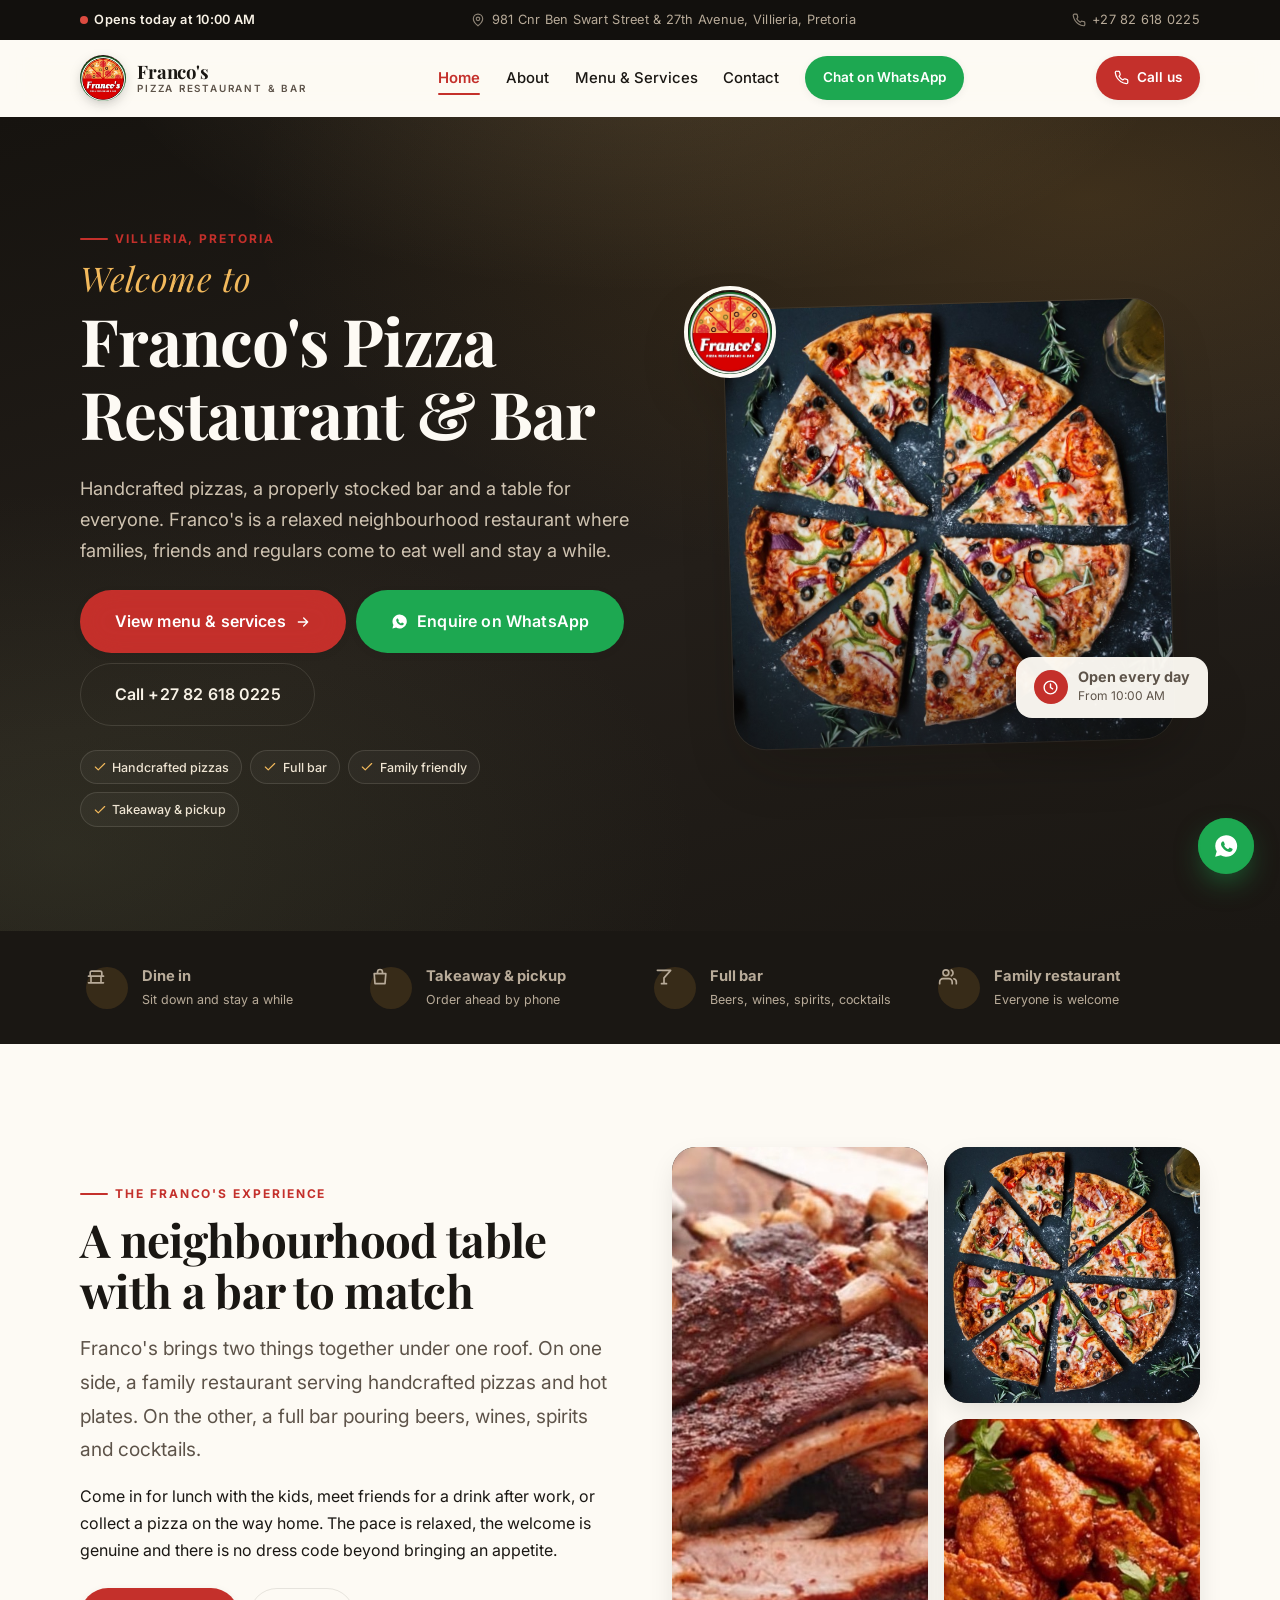
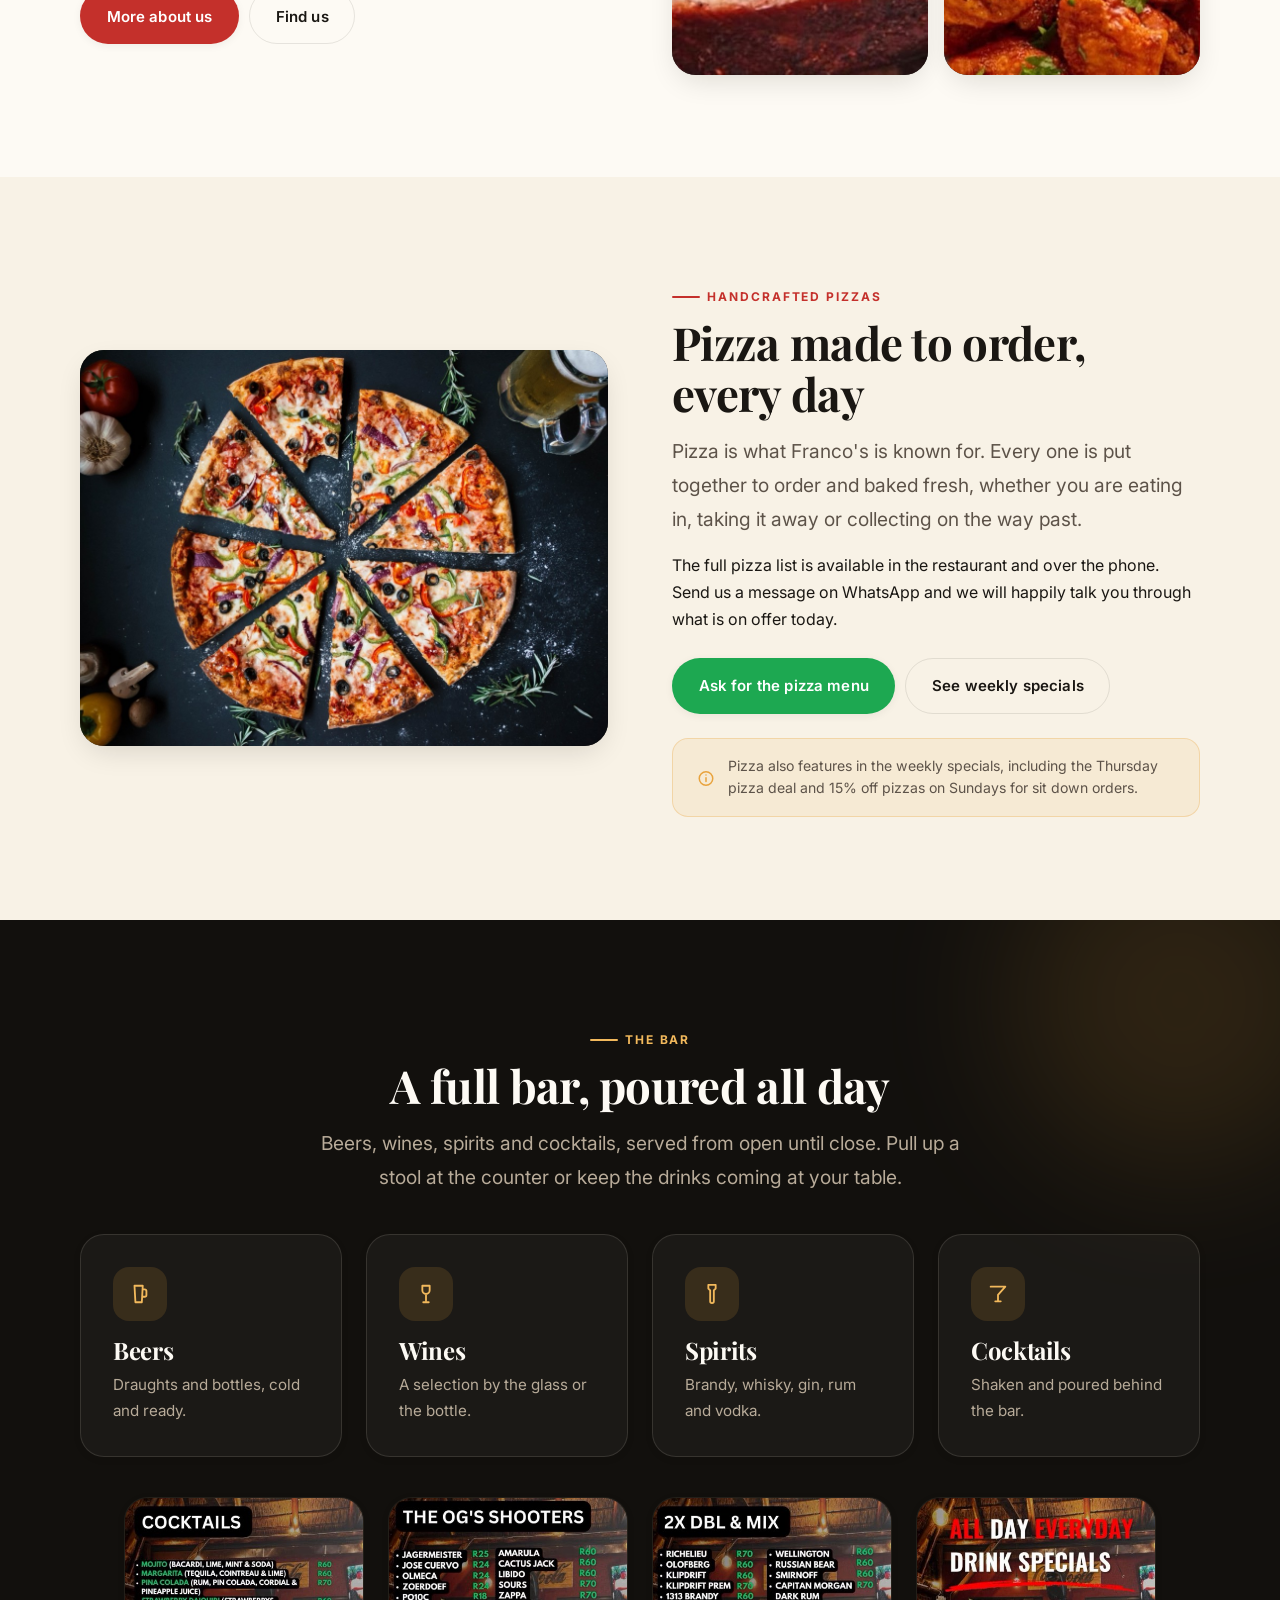
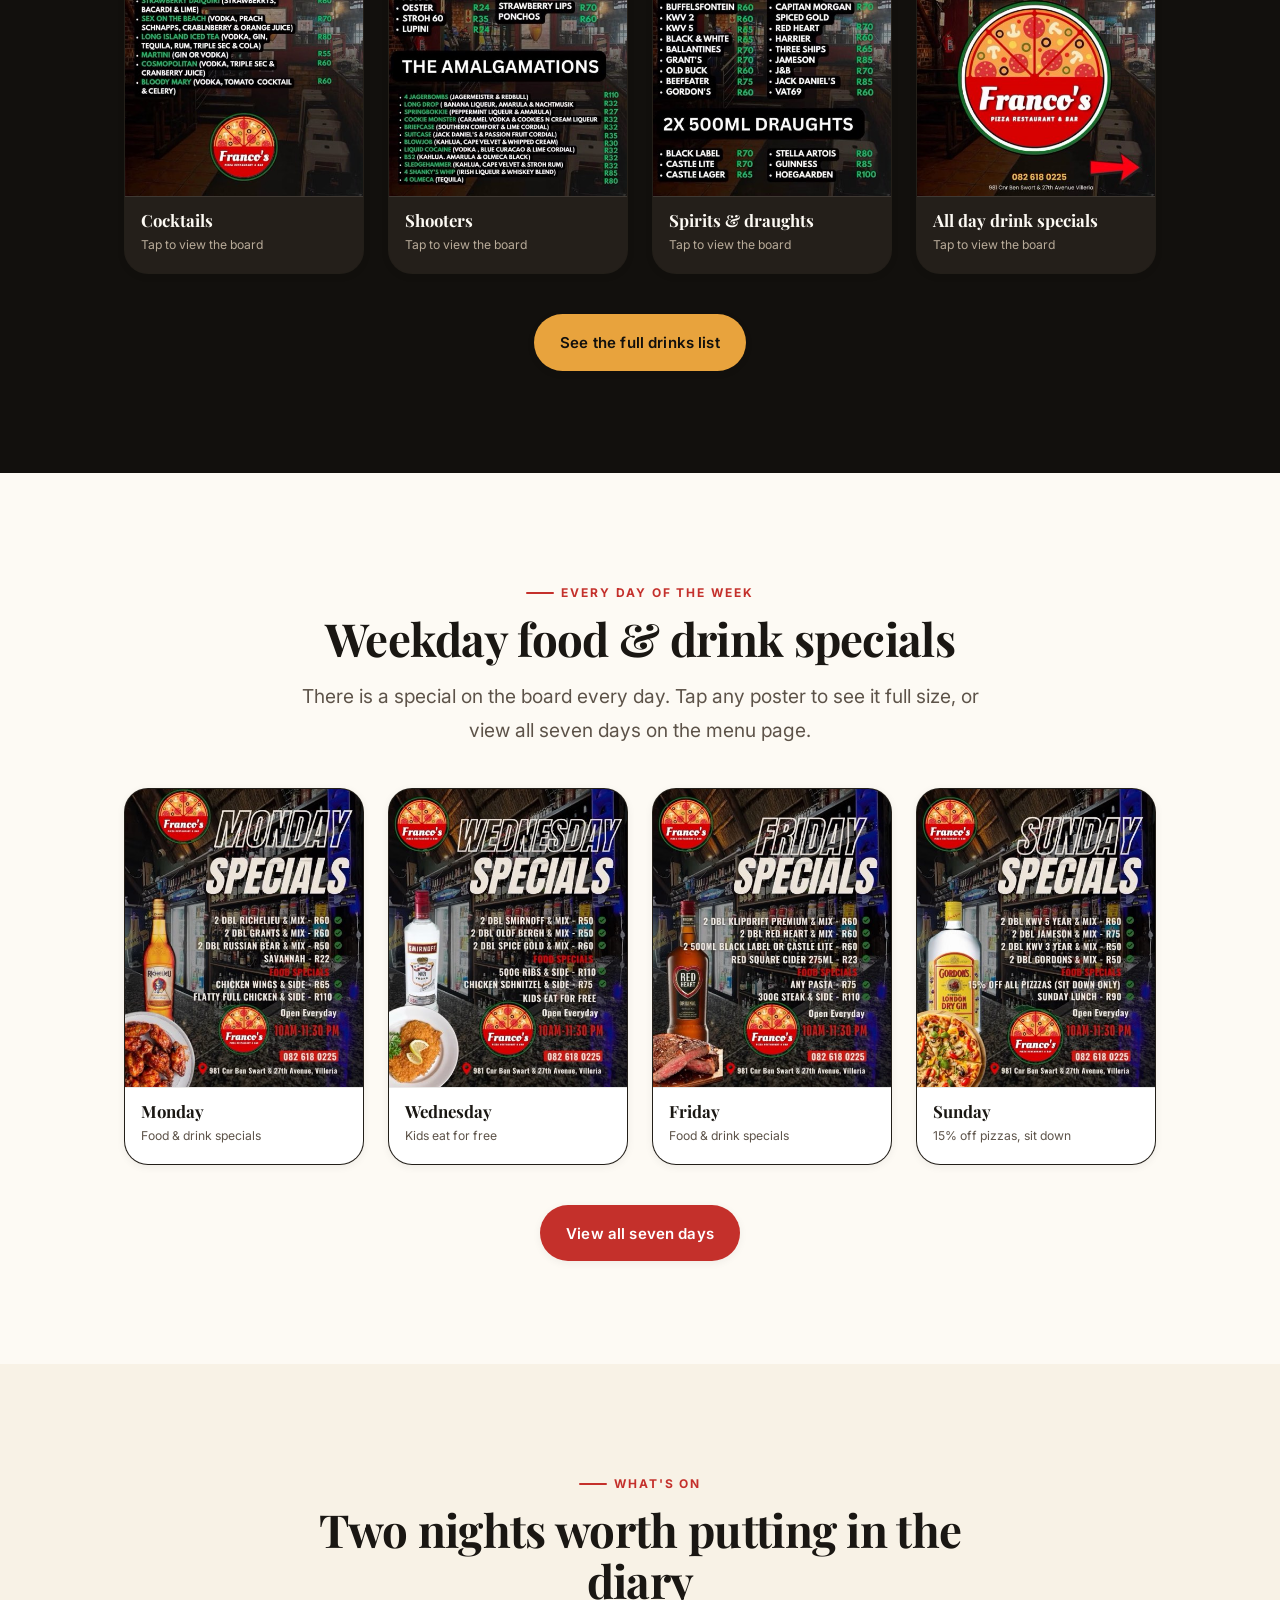
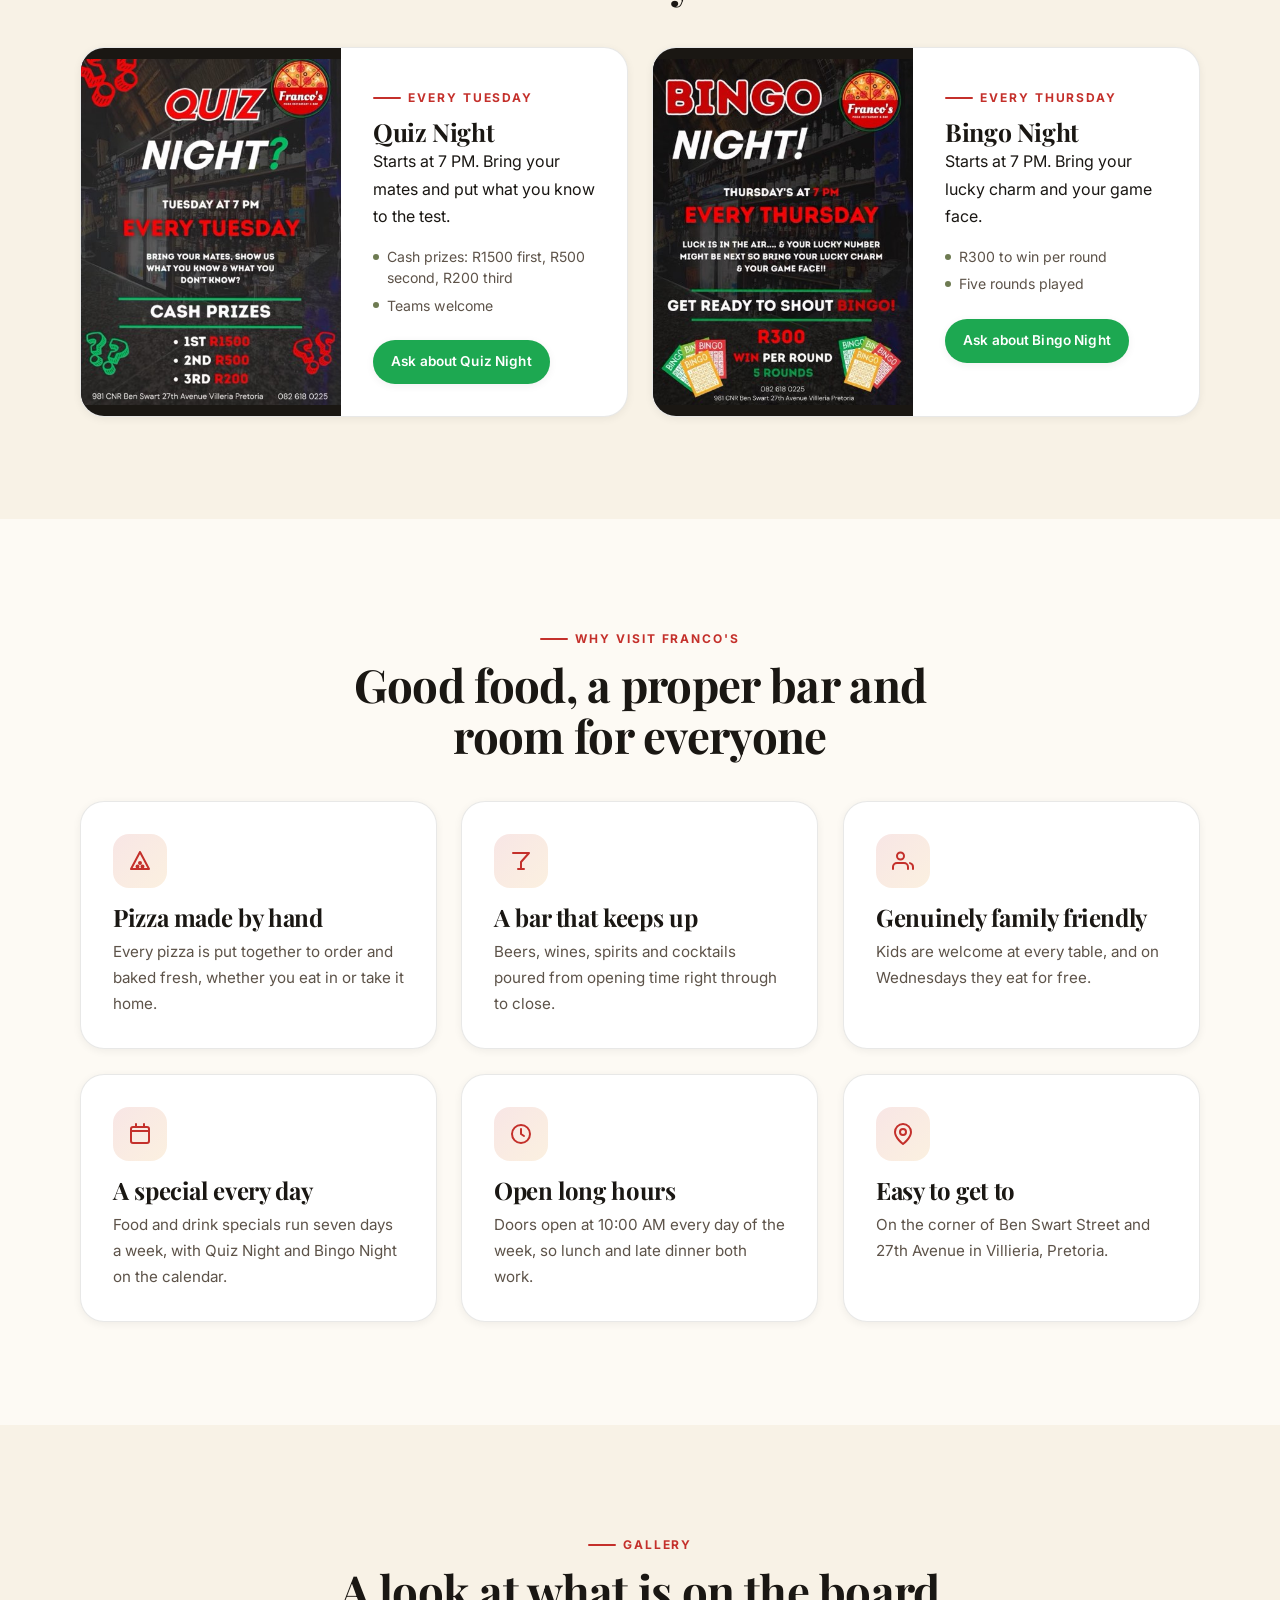
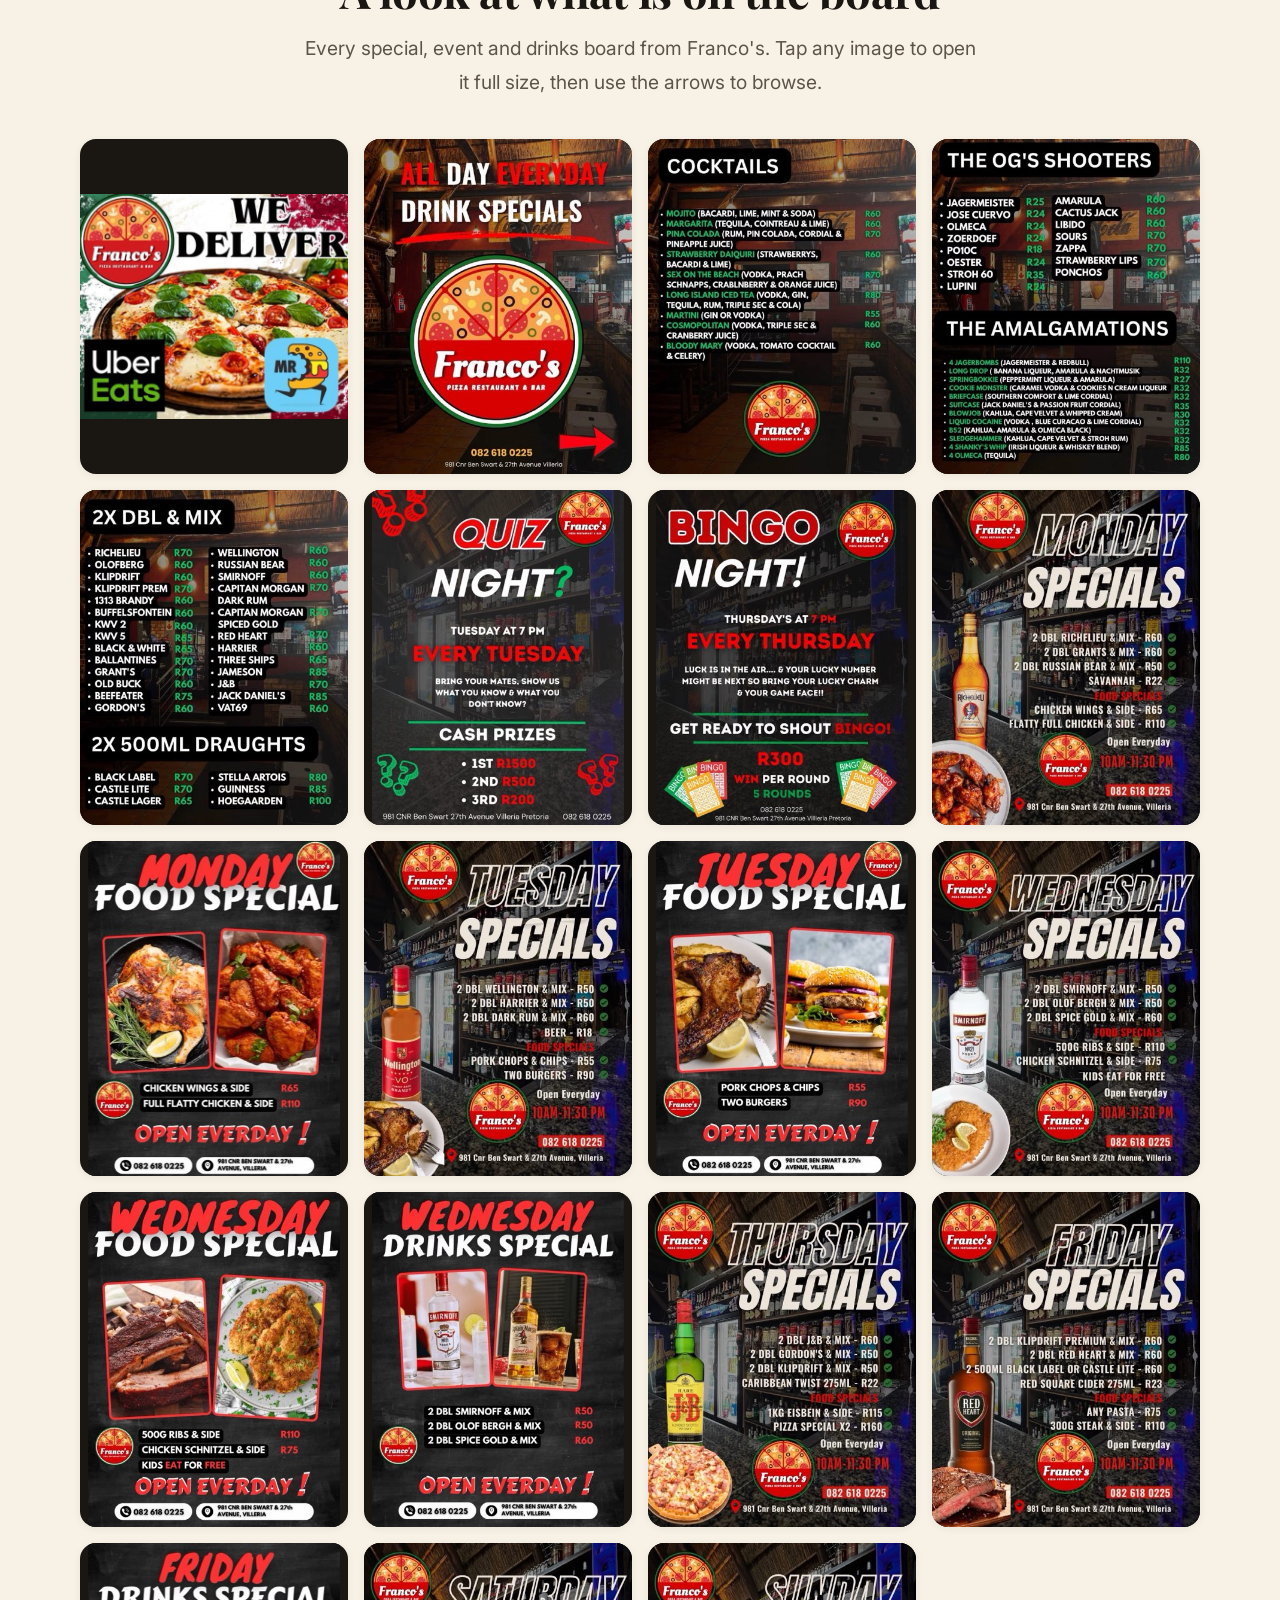
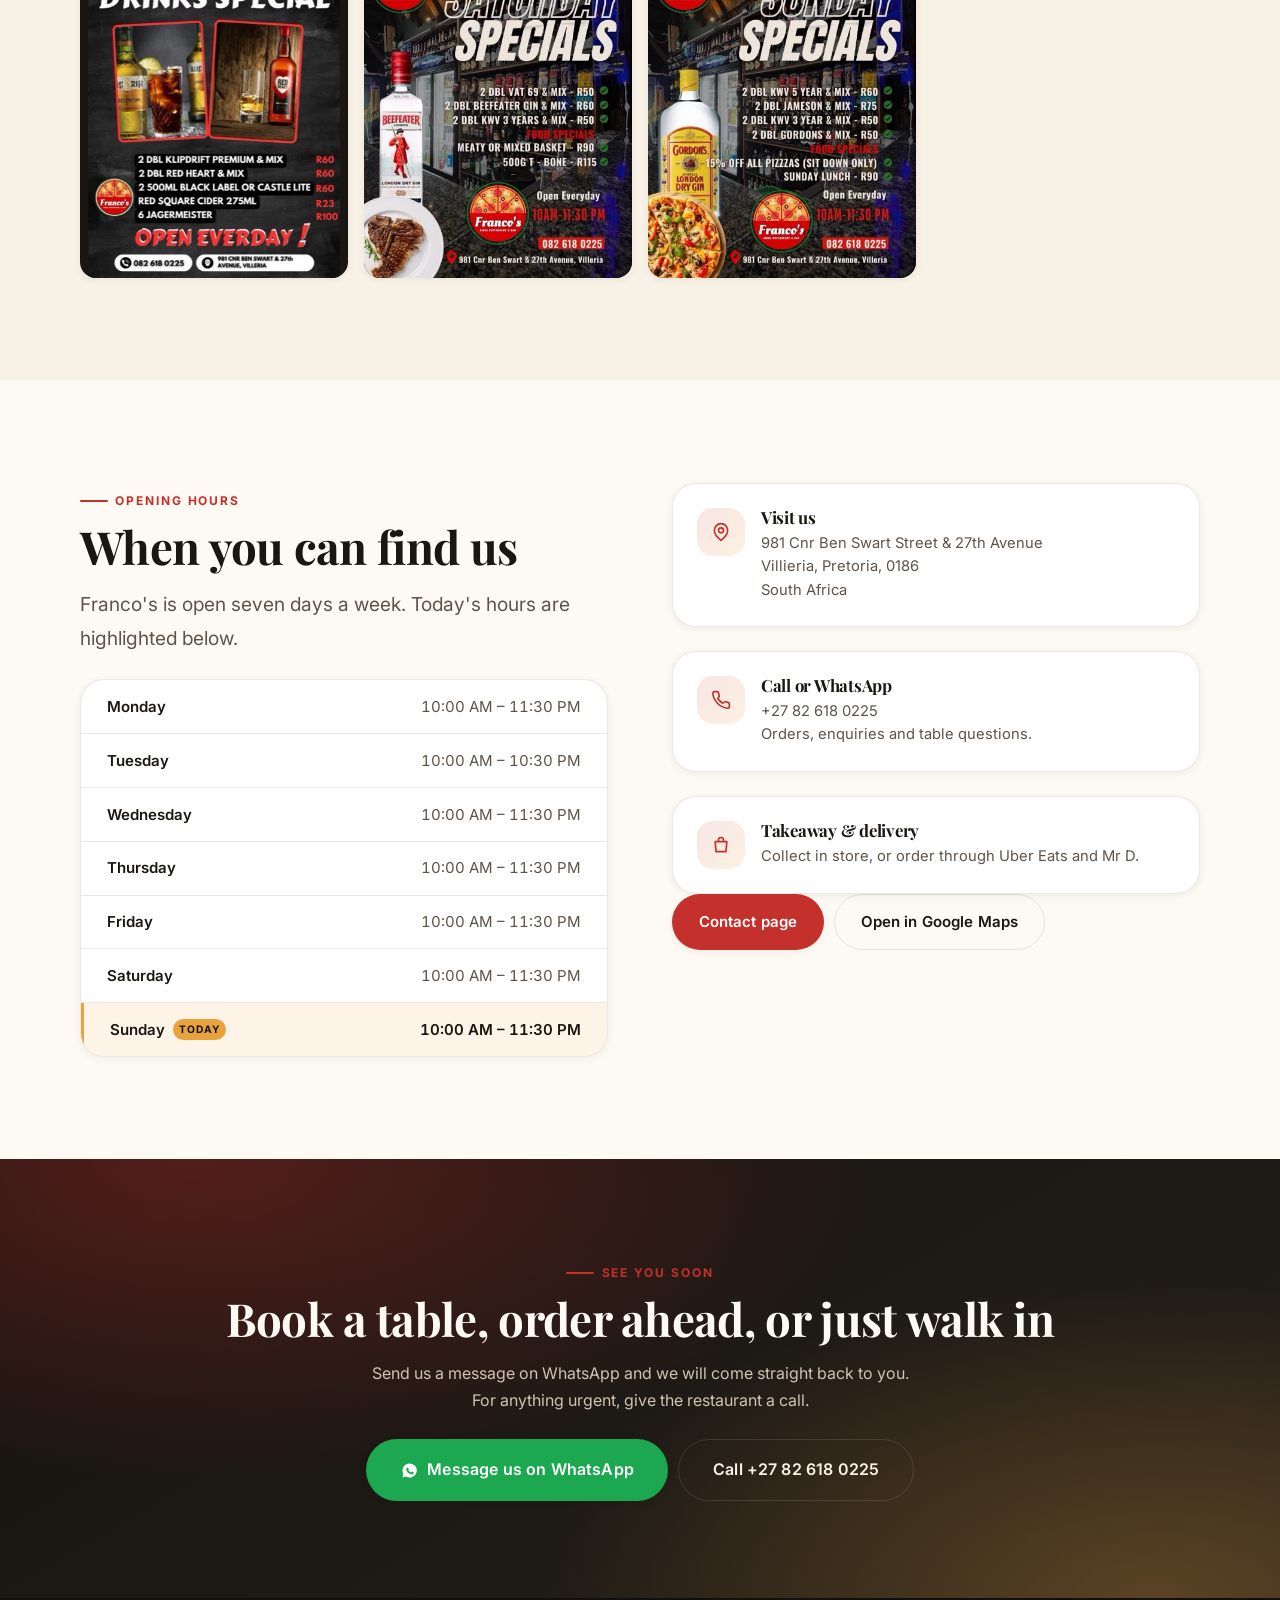
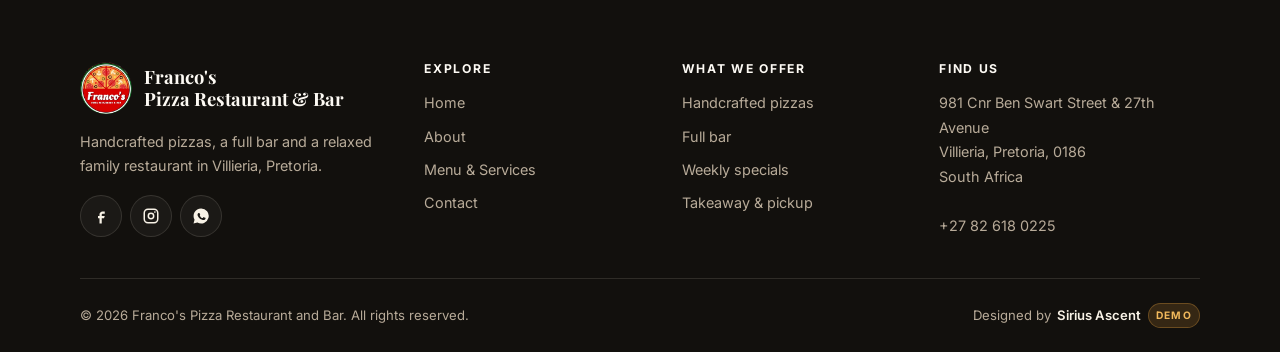
==== commit 0f4b429b: "Replace pizza imagery with the supplied high resolution photograph Swaps the low resolution pizza cr" ====
--- a/index.html
+++ b/index.html
@@ -121,7 +121,7 @@
 
       <div class="hero__visual reveal is-visible">
         <div class="hero__frame">
-          <img src="assets/img/food/pizza.jpg" alt="A freshly baked pizza with mozzarella, cherry tomatoes and basil on a wooden board" width="344" height="530" fetchpriority="high">
+          <img src="assets/img/food/pizza.jpg" alt="A handcrafted pizza sliced into eight, topped with peppers, black olives and red onion" width="900" height="900" fetchpriority="high">
           <!-- Easter egg: steam rising off the pizza -->
           <div class="steam" aria-hidden="true"><span></span><span></span><span></span><span></span></div>
         </div>
@@ -183,10 +183,10 @@
 
       <div class="media-stack reveal" data-delay="1">
         <div class="media ratio-3-4">
-          <img src="assets/img/food/pizza.jpg" alt="A freshly baked pizza with mozzarella, cherry tomatoes and basil" loading="lazy" width="344" height="530">
+          <img src="assets/img/food/ribs.jpg" alt="A rack of basted ribs served at Franco's" loading="lazy" width="520" height="705">
         </div>
         <div class="media ratio-1-1">
-          <img src="assets/img/food/ribs.jpg" alt="A rack of basted ribs served at Franco's" loading="lazy" width="520" height="705">
+          <img src="assets/img/food/pizza.jpg" alt="A handcrafted pizza sliced into eight, topped with peppers, black olives and red onion" loading="lazy" width="900" height="900">
         </div>
         <div class="media ratio-1-1">
           <img src="assets/img/food/wings.jpg" alt="A basket of saucy chicken wings" loading="lazy" width="420" height="560">
@@ -201,8 +201,8 @@
   <!-- ================= Handcrafted pizzas ================= -->
   <section class="section section--alt">
     <div class="container split split--reverse">
-      <div class="media reveal ratio-3-4 is-relative media--constrained">
-        <img src="assets/img/food/pizza.jpg" alt="Close-up of a handcrafted pizza with melted mozzarella, cherry tomatoes and fresh basil" loading="lazy" width="344" height="530">
+      <div class="media reveal ratio-4-3 is-relative">
+        <img src="assets/img/food/pizza-wide.jpg" alt="A handcrafted pizza sliced into eight, topped with peppers, black olives and red onion, served with a cold beer" loading="lazy" width="1200" height="800">
         <div class="steam" aria-hidden="true"><span></span><span></span><span></span><span></span></div>
       </div>
 
--- a/css/style.css
+++ b/css/style.css
@@ -670,8 +670,8 @@
 }
 .hero__frame {
   position: relative;
-  width: min(100%, 360px);
-  aspect-ratio: 3 / 4;
+  width: min(100%, 440px);
+  aspect-ratio: 1 / 1;
   border-radius: var(--radius-xl);
   overflow: hidden;
   box-shadow: var(--shadow-lg), 0 0 0 1px rgba(255,255,255,0.08);
@@ -890,7 +890,13 @@
   grid-template-columns: 1fr 1fr;
   gap: var(--space-sm);
 }
-.media-stack > *:first-child { grid-row: span 2; }
+/* The tall tile spans both rows, so it fills that height rather than
+   keeping its own aspect ratio and leaving a gap underneath. */
+.media-stack > *:first-child {
+  grid-row: span 2;
+  height: 100%;
+  aspect-ratio: auto;
+}
 
 /* Stat / highlight row */
 .stats {
@@ -1867,6 +1873,7 @@
 .ratio-1-1 { aspect-ratio: 1 / 1; }
 .ratio-3-4 { aspect-ratio: 3 / 4; }
 .ratio-4-5 { aspect-ratio: 4 / 5; }
+.ratio-4-3 { aspect-ratio: 4 / 3; }
 
 .mt-0  { margin-top: 0; }
 .mt-md { margin-top: var(--space-md); }
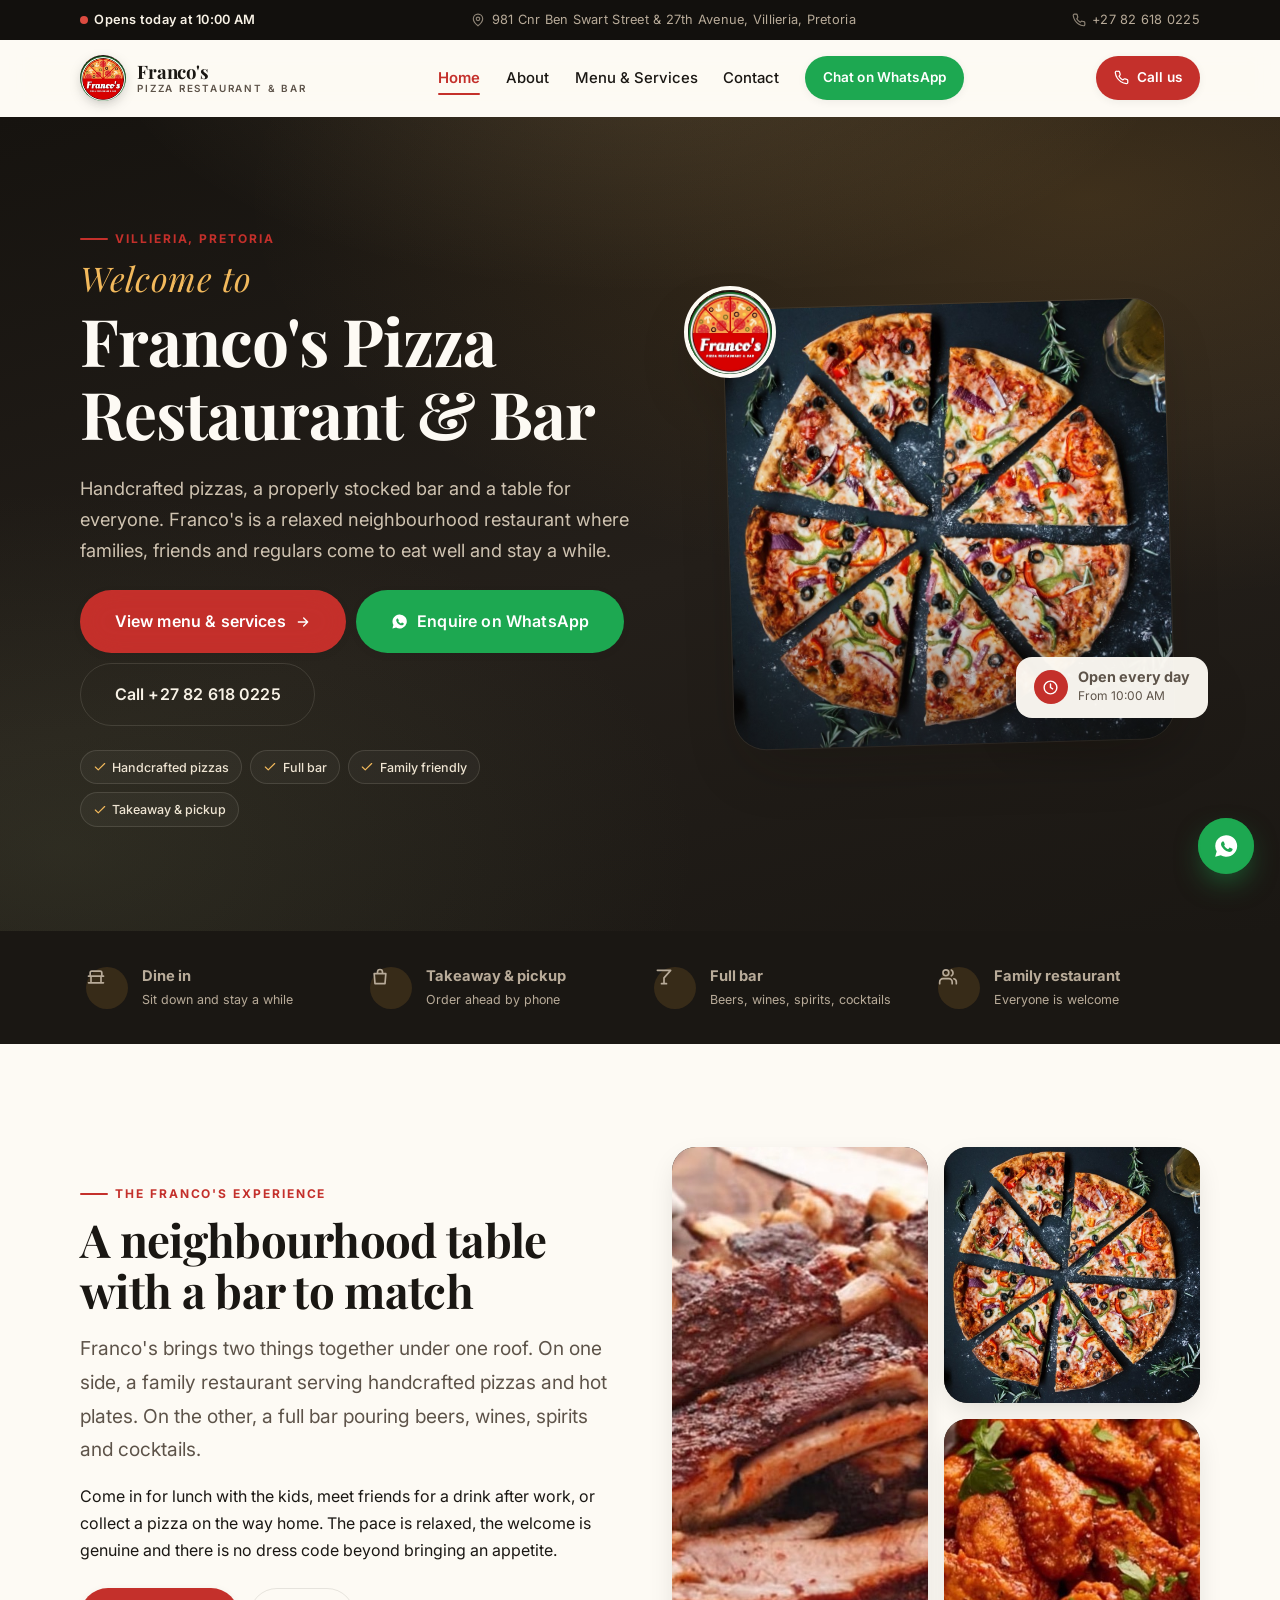
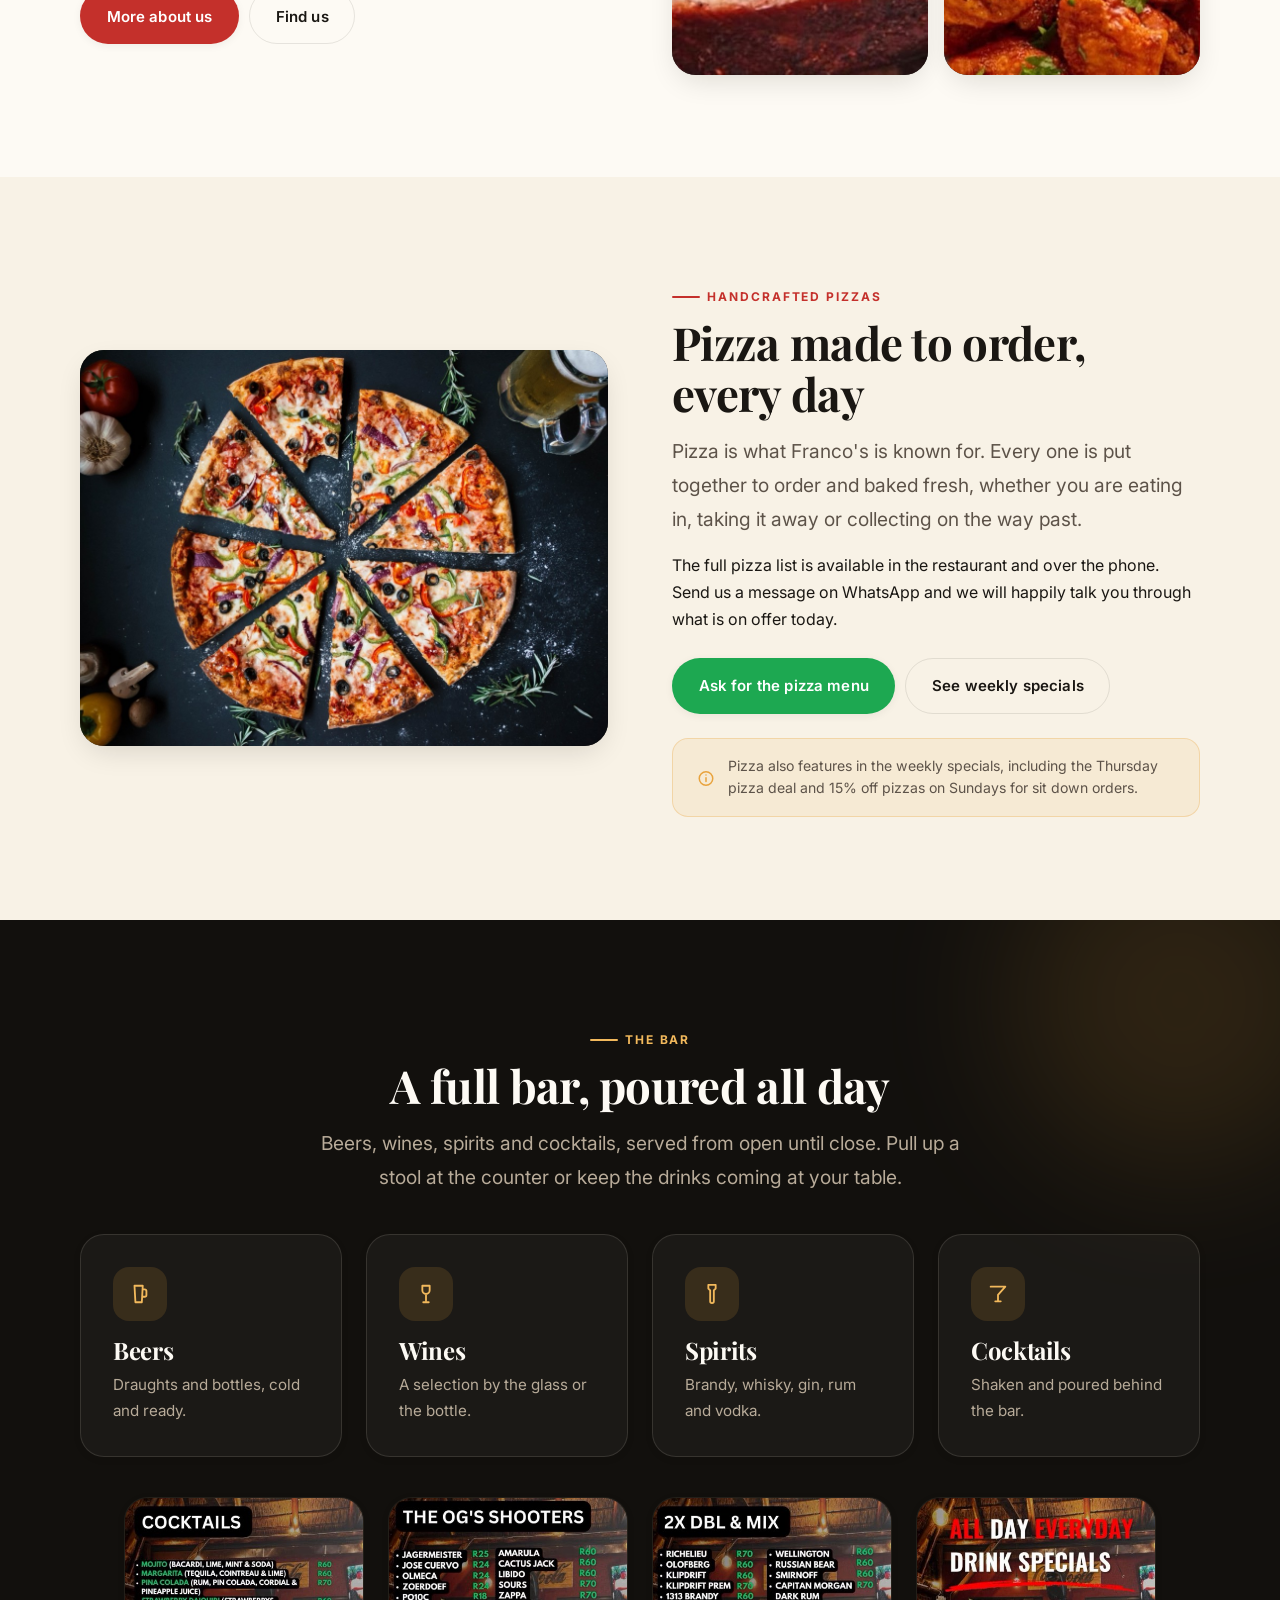
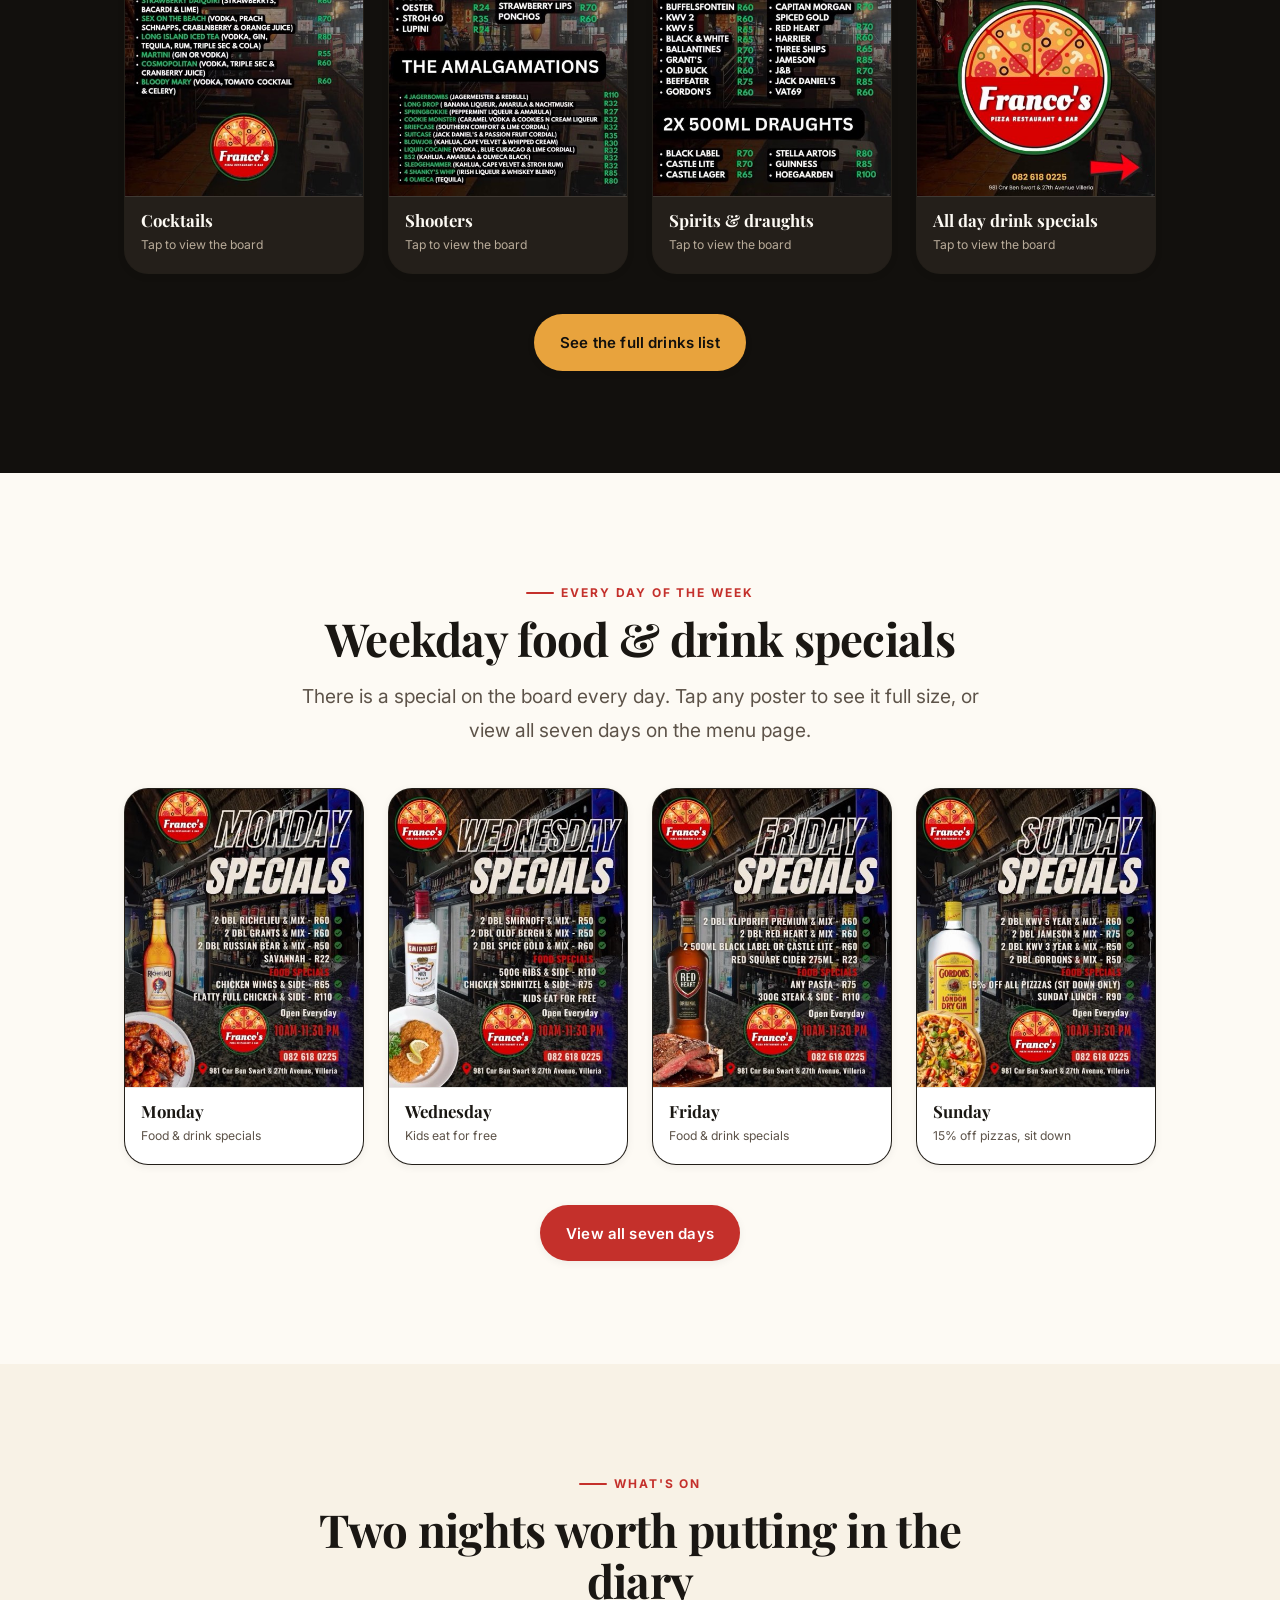
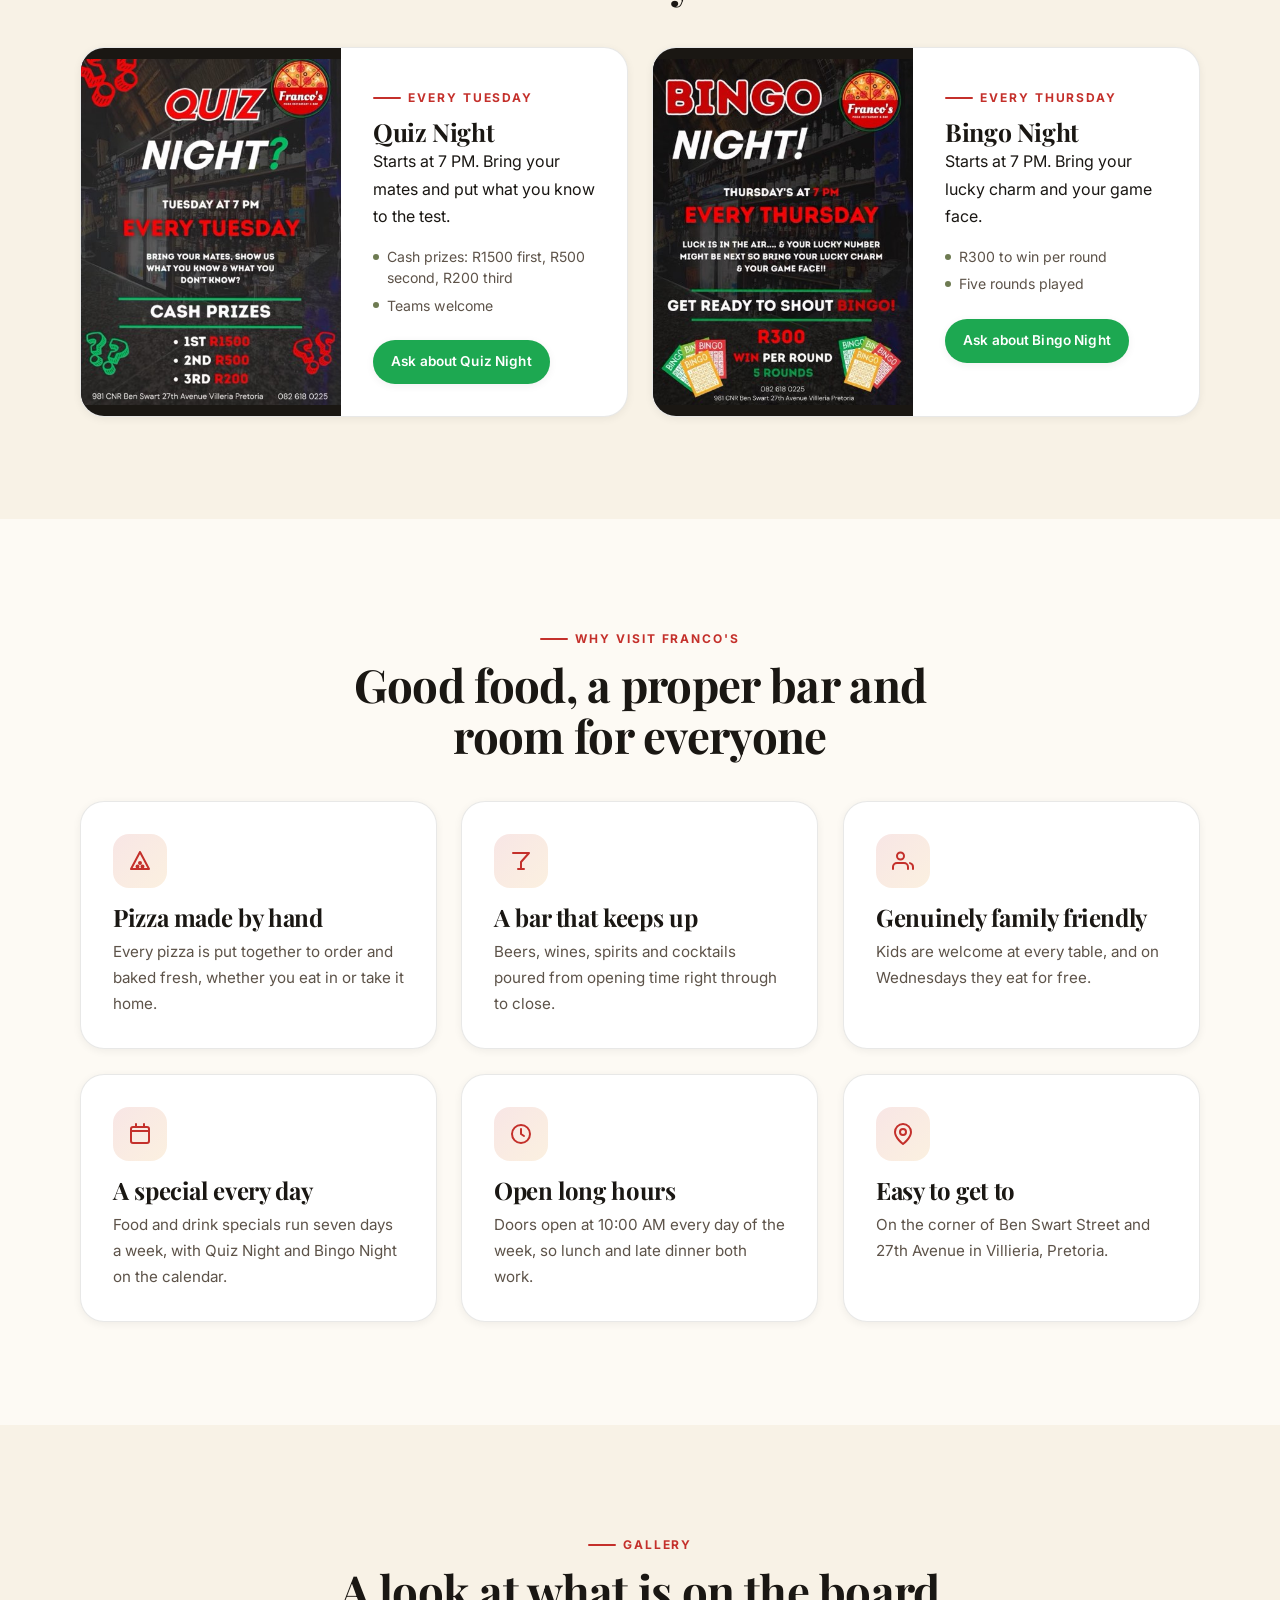
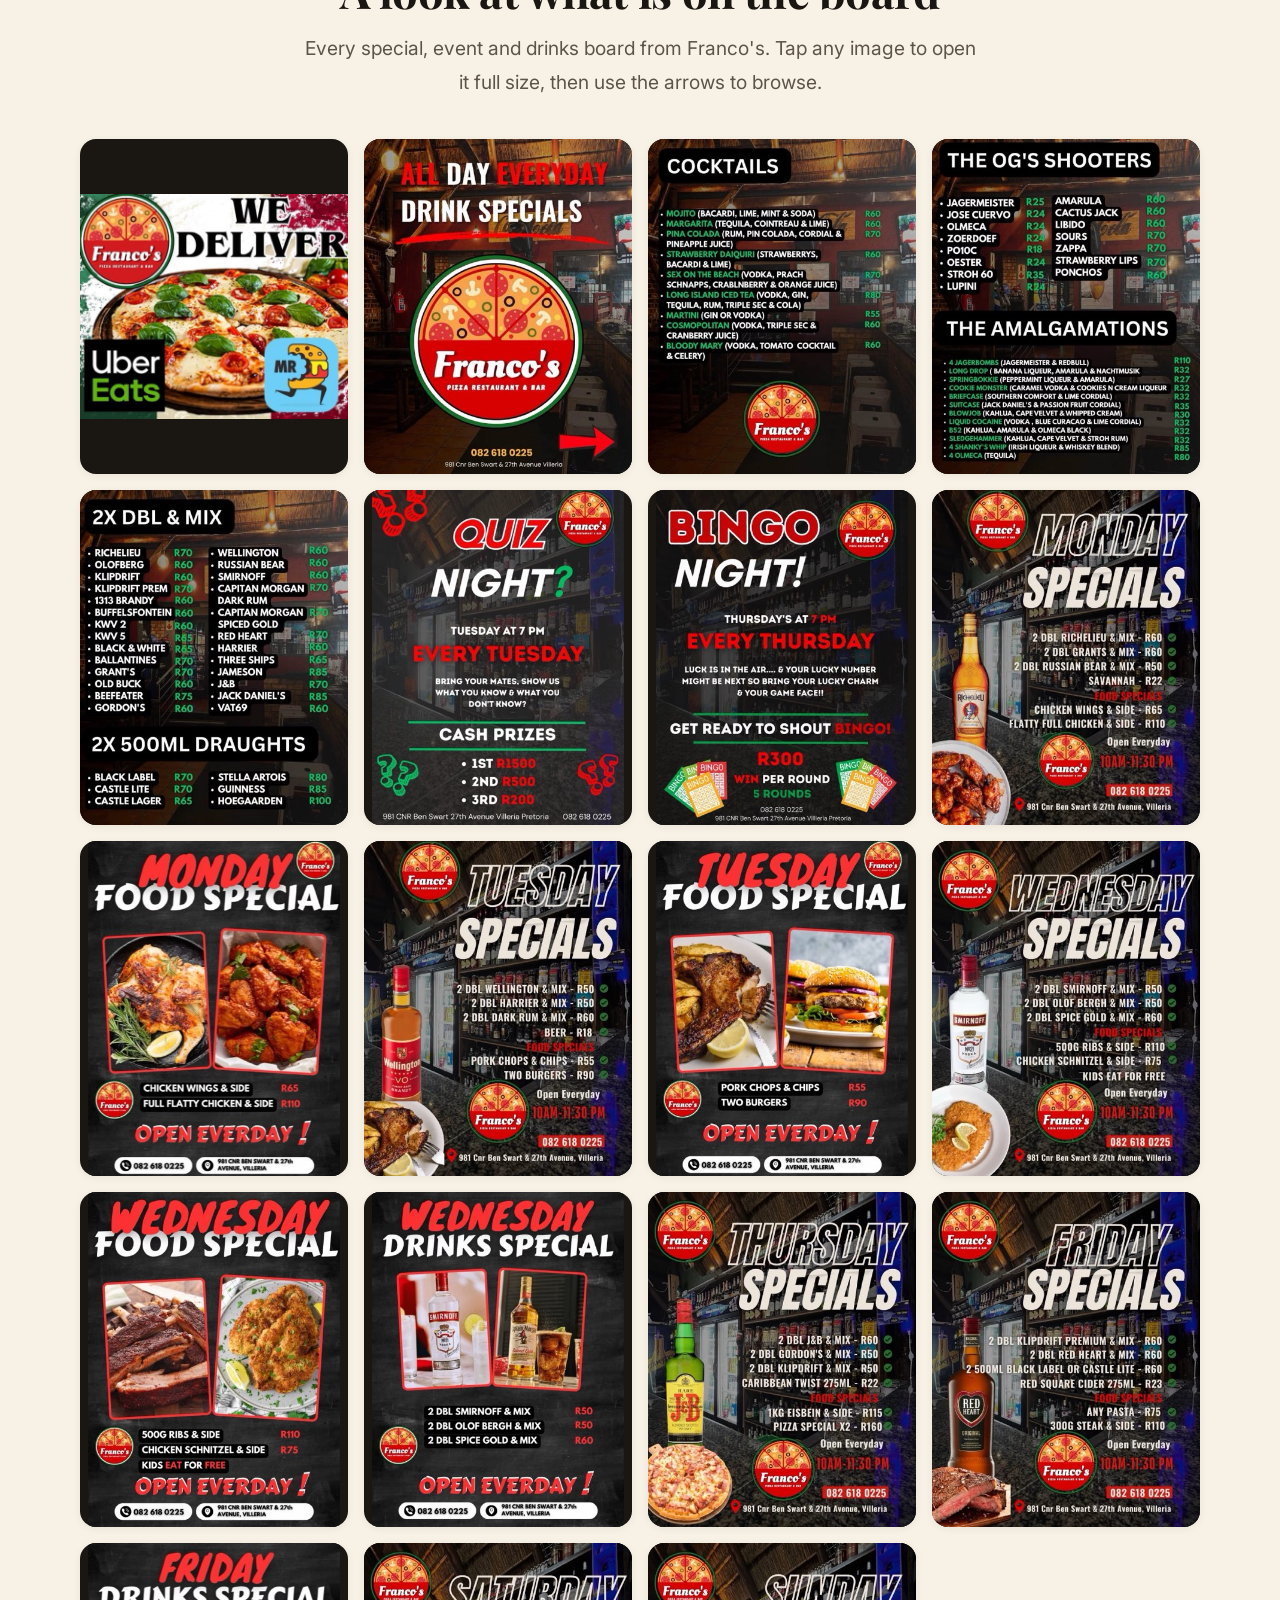
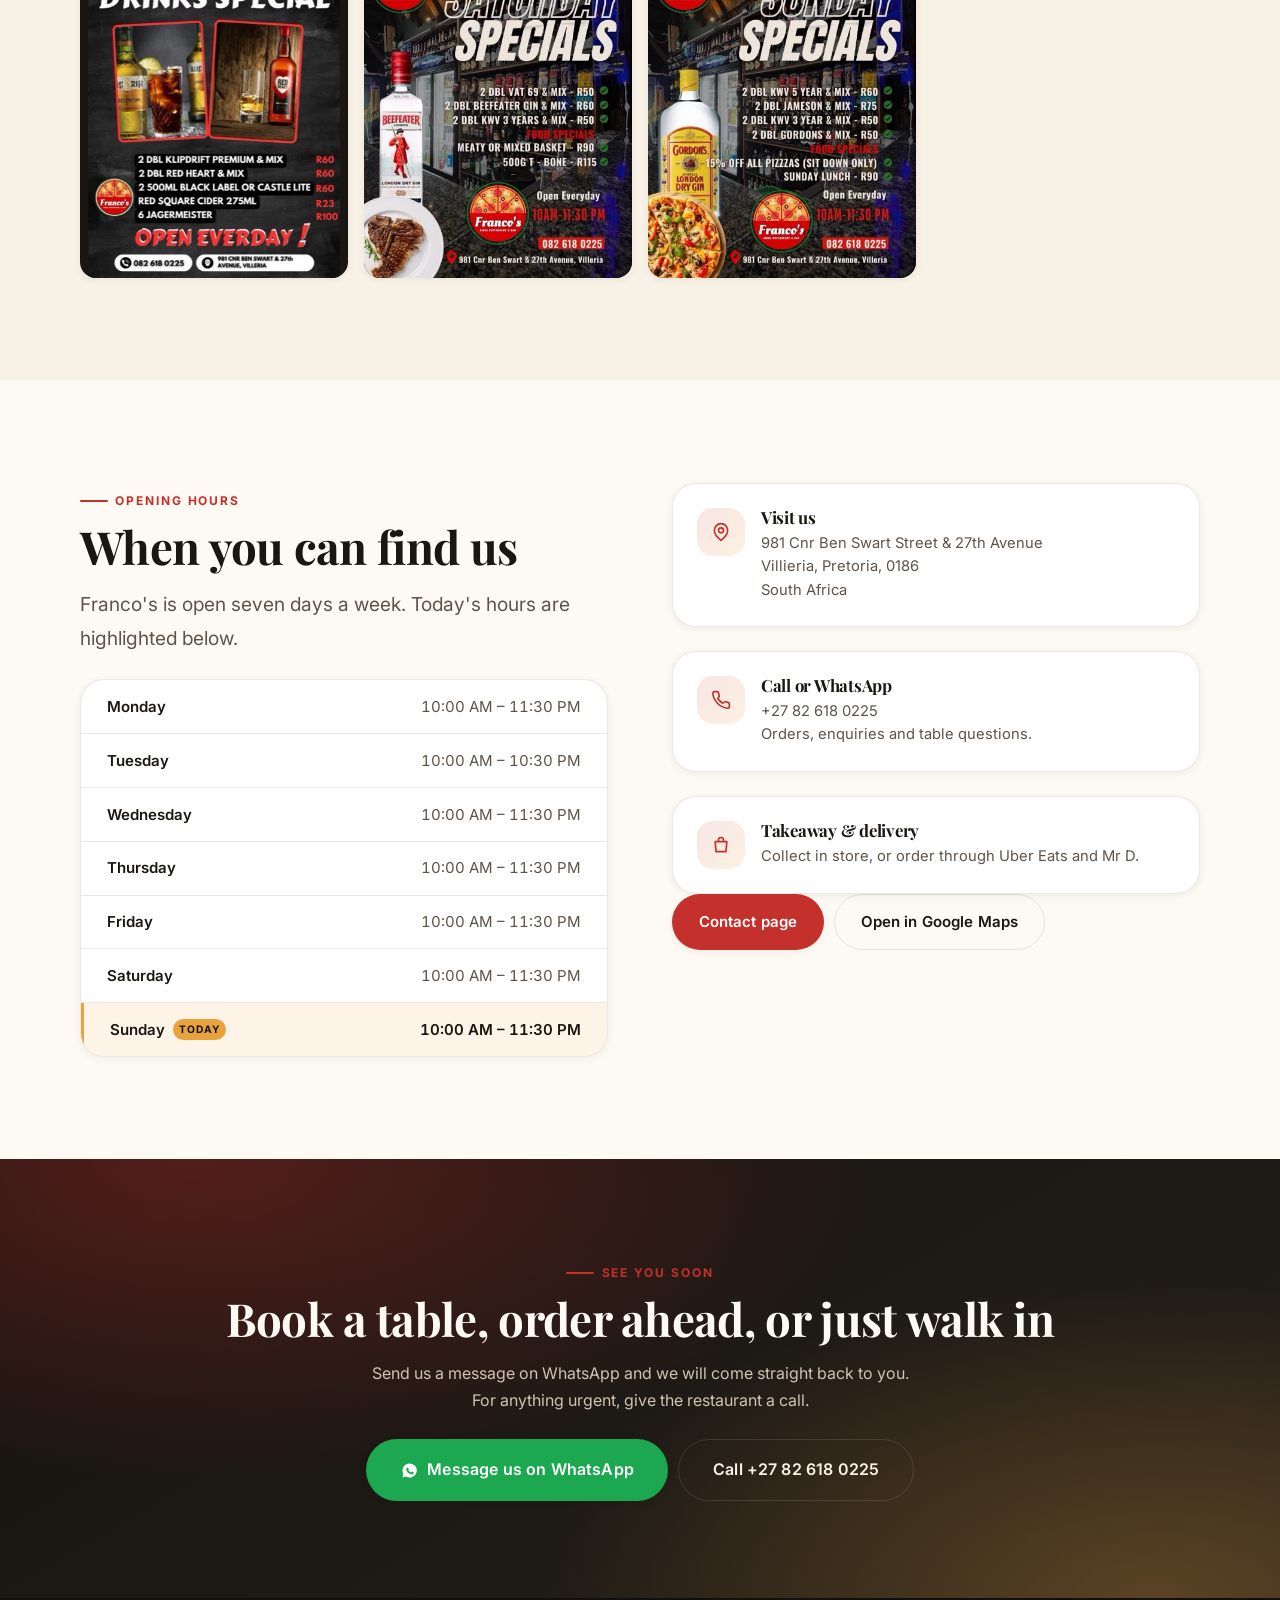
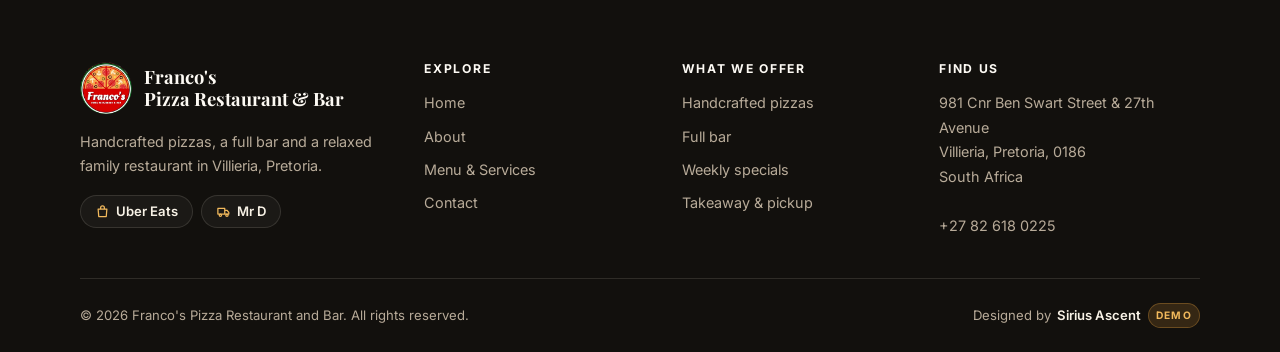
==== commit a5d9dbbf: "Replace social links with Uber Eats and Mr D delivery links Franco's has no Facebook or Instagram pr" ====
--- a/index.html
+++ b/index.html
@@ -629,15 +629,12 @@
           <strong>Franco's<br>Pizza Restaurant &amp; Bar</strong>
         </div>
         <p>Handcrafted pizzas, a full bar and a relaxed family restaurant in Villieria, Pretoria.</p>
-        <div class="socials">
-          <a class="social-btn" href="#" data-placeholder="Facebook page link to be added before launch." aria-label="Franco's on Facebook">
-            <svg width="18" height="18" viewBox="0 0 24 24" fill="currentColor" aria-hidden="true"><path d="M14 9h3V6h-3c-2.2 0-4 1.8-4 4v2H8v3h2v7h3v-7h3l1-3h-4v-2c0-.6.4-1 1-1Z"/></svg>
+        <div class="delivery-links">
+          <a class="delivery-btn" href="https://www.ubereats.com/za" target="_blank" rel="noopener">
+            <svg width="15" height="15" viewBox="0 0 24 24" fill="none" stroke="currentColor" stroke-width="2" stroke-linecap="round" stroke-linejoin="round" aria-hidden="true"><path d="M5 8h14l-1 12H6L5 8ZM9 8V6a3 3 0 0 1 6 0v2"/></svg>Uber Eats
           </a>
-          <a class="social-btn" href="#" data-placeholder="Instagram profile link to be added before launch." aria-label="Franco's on Instagram">
-            <svg width="18" height="18" viewBox="0 0 24 24" fill="none" stroke="currentColor" stroke-width="2" aria-hidden="true"><rect x="3" y="3" width="18" height="18" rx="5"/><circle cx="12" cy="12" r="3.6"/><circle cx="17.2" cy="6.8" r="1.1" fill="currentColor" stroke="none"/></svg>
-          </a>
-          <a class="social-btn" href="https://wa.me/27826180225" target="_blank" rel="noopener" aria-label="Franco's on WhatsApp">
-            <svg width="18" height="18" viewBox="0 0 24 24" fill="currentColor" aria-hidden="true"><path d="M12 2a10 10 0 0 0-8.6 15L2 22l5.2-1.4A10 10 0 1 0 12 2Zm5.6 14.2c-.2.6-1.2 1.2-1.7 1.2-.5.1-1 .1-1.6-.1-.4-.1-.9-.3-1.5-.5-2.6-1.1-4.3-3.7-4.4-3.9-.1-.2-1-1.4-1-2.6 0-1.2.6-1.8.9-2.1.2-.2.5-.3.7-.3h.5c.2 0 .4 0 .6.5l.8 1.9c.1.2 0 .4-.1.5l-.3.4c-.1.1-.3.3-.1.6.1.3.6 1.1 1.4 1.7 1 .8 1.7 1.1 2 1.2.2.1.4.1.6-.1l.8-1c.2-.2.3-.2.6-.1l1.7.8c.3.1.5.2.5.4.1.1.1.6-.1 1.2Z"/></svg>
+          <a class="delivery-btn" href="https://www.mrd.com/" target="_blank" rel="noopener">
+            <svg width="15" height="15" viewBox="0 0 24 24" fill="none" stroke="currentColor" stroke-width="2" stroke-linecap="round" stroke-linejoin="round" aria-hidden="true"><path d="M3 7h11v9H3zM14 10h3.5l3 3.5V16H14z"/><circle cx="7" cy="18" r="1.8"/><circle cx="17.5" cy="18" r="1.8"/></svg>Mr D
           </a>
         </div>
       </div>
--- a/css/style.css
+++ b/css/style.css
@@ -1591,29 +1591,53 @@
 }
 .footer address { font-style: normal; line-height: 1.7; }
 
-.socials { display: flex; gap: 0.5rem; margin-top: var(--space-sm); }
-.social-btn {
-  width: 42px; height: 42px;
-  display: grid; place-items: center;
-  border-radius: 50%;
+/* Delivery partners and contact channels.
+   Franco's has no social profiles, so these replace the usual social row. */
+.delivery-links {
+  display: flex;
+  flex-wrap: wrap;
+  gap: 0.5rem;
+  margin-top: var(--space-sm);
+}
+.delivery-btn {
+  display: inline-flex;
+  align-items: center;
+  gap: 0.5em;
+  padding: 0.6em 1.05em;
+  border-radius: var(--radius-pill);
   border: 1px solid var(--border);
   background: var(--cream-100);
   color: var(--charcoal-800);
-  cursor: pointer;
-  transition: all var(--dur) var(--ease-out);
-}
-/* On dark surfaces the buttons invert. */
-.footer .social-btn,
-.section--dark .social-btn {
+  font-size: 0.82rem;
+  font-weight: 600;
+  line-height: 1.2;
+  white-space: nowrap;
+  transition: transform var(--dur) var(--ease-out),
+              border-color var(--dur) var(--ease),
+              background-color var(--dur) var(--ease),
+              color var(--dur) var(--ease),
+              box-shadow var(--dur) var(--ease-out);
+}
+.delivery-btn svg { flex: none; color: var(--accent); }
+.delivery-btn:hover {
+  transform: translateY(-2px);
+  border-color: var(--accent);
+  box-shadow: var(--shadow-sm);
+}
+/* On dark surfaces the pills invert. */
+.footer .delivery-btn,
+.section--dark .delivery-btn {
   border-color: var(--border-dark);
   background: rgba(255,255,255,0.04);
   color: var(--cream-100);
 }
-.social-btn:hover {
-  background: var(--accent);
-  border-color: var(--accent);
-  color: #fff;
-  transform: translateY(-3px);
+.footer .delivery-btn svg,
+.section--dark .delivery-btn svg { color: var(--amber-400); }
+.footer .delivery-btn:hover,
+.section--dark .delivery-btn:hover {
+  background: rgba(232,163,61,0.12);
+  border-color: var(--amber-500);
+  color: var(--cream-50);
 }
 
 .footer__bottom {
